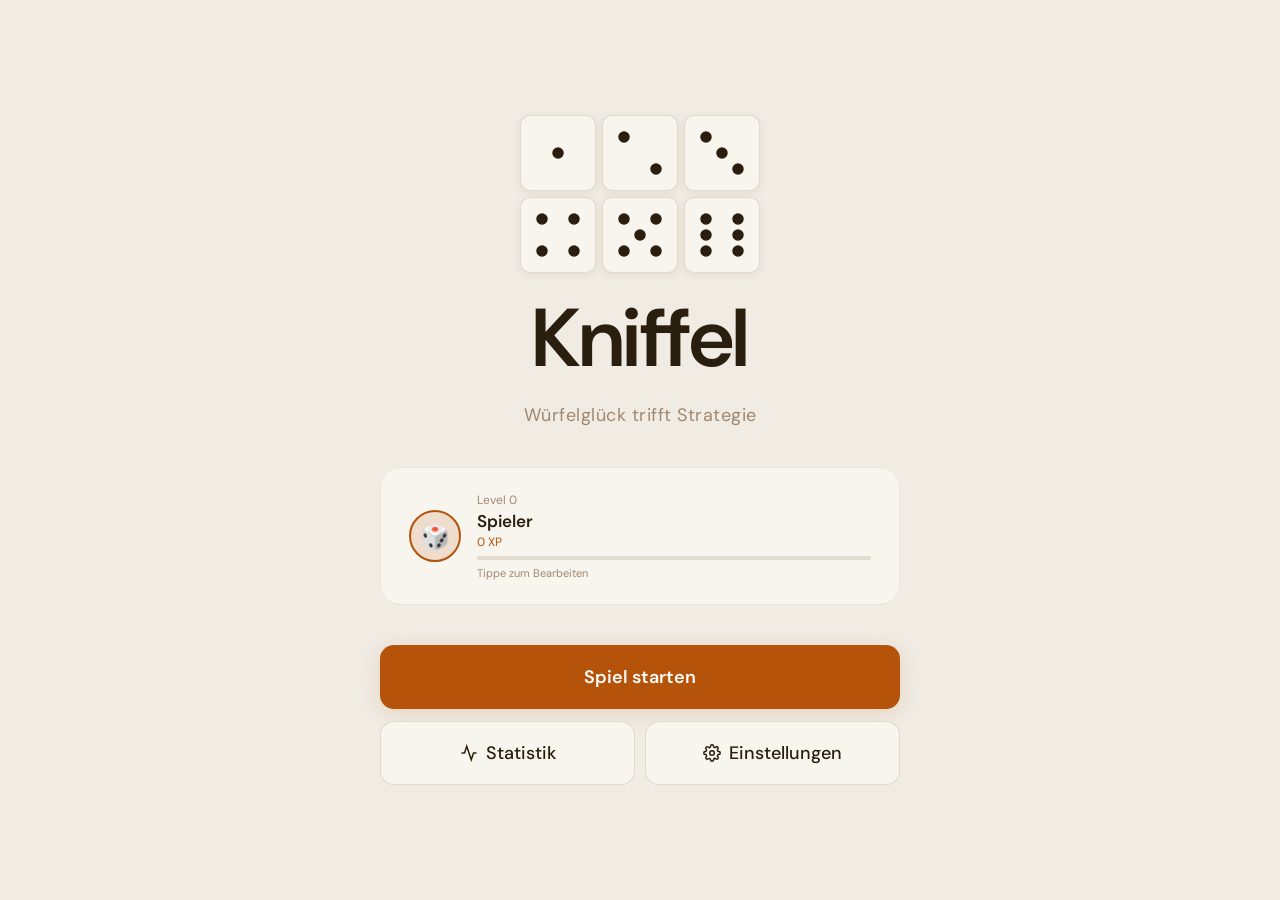
==== android/app/src/main/assets/public/index.html @ b1ea082c "android" ====
<!DOCTYPE html>
<html lang="de" data-theme="sand">

<head>
  <meta charset="UTF-8">
  <meta name="viewport" content="width=device-width, initial-scale=1.0, viewport-fit=cover">
  <meta name="apple-mobile-web-app-capable" content="yes">
  <meta name="apple-mobile-web-app-status-bar-style" content="black-translucent">
  <meta name="theme-color" content="#f0ebe3">
  <title>Kniffel</title>
  <link rel="icon"
    href="data:image/svg+xml,<svg xmlns='http://www.w3.org/2000/svg' viewBox='0 0 100 100'><text y='.9em' font-size='90'>🎲</text></svg>">
  <link rel="manifest" href="manifest.json">
  <link rel="preconnect" href="https://fonts.googleapis.com">
  <link rel="preconnect" href="https://fonts.gstatic.com" crossorigin>
  <link
    href="https://fonts.googleapis.com/css2?family=DM+Sans:wght@300;400;500;600&family=DM+Mono:wght@400;500&display=swap"
    rel="stylesheet">
  <style>
    /* ===== THEME VARIABLES ===== */
    :root {
      --radius: 14px;
      --radius-sm: 8px;
      --radius-lg: 20px;
      --transition: 0.2s cubic-bezier(0.4, 0, 0.2, 1);
      --font: 'DM Sans', sans-serif;
      --font-mono: 'DM Mono', monospace;
    }

    /* DARK THEME (default) */
    [data-theme="dark"] {
      --bg: #0a0a0f;
      --bg2: #111118;
      --bg3: #1a1a24;
      --bg4: #222230;
      --surface: #16161f;
      --surface2: #1e1e2a;
      --border: rgba(255, 255, 255, 0.07);
      --border2: rgba(255, 255, 255, 0.12);
      --text: #f0f0f8;
      --text2: #9090b0;
      --text3: #5a5a7a;
      --accent: #5b8dee;
      --accent2: #7ba3ff;
      --accent-glow: rgba(91, 141, 238, 0.25);
      --green: #34c77b;
      --green-bg: rgba(52, 199, 123, 0.12);
      --orange: #ff9f3e;
      --orange-bg: rgba(255, 159, 62, 0.12);
      --red: #ff5a5a;
      --red-bg: rgba(255, 90, 90, 0.12);
      --gold: #ffd166;
      --gold-bg: rgba(255, 209, 102, 0.12);
      --shadow: 0 8px 32px rgba(0, 0, 0, 0.5);
      --shadow-sm: 0 2px 8px rgba(0, 0, 0, 0.3);
      --dice-bg: #1e1e2a;
      --dice-border: rgba(255, 255, 255, 0.1);
      --dice-dot: #f0f0f8;
      --held-bg: rgba(91, 141, 238, 0.15);
      --held-border: rgba(91, 141, 238, 0.5);
      --highlight-bg: rgba(91, 141, 238, 0.13);
      --highlight-hover: rgba(91, 141, 238, 0.22);
      --highlight-color: #7ba3ff;
      --highlight-pending-bg: rgba(91, 141, 238, 0.24);
      --highlight-pending-border: rgba(91, 141, 238, 0.65);
    }

    /* LIGHT THEME */
    [data-theme="light"] {
      --bg: #f5f5f7;
      --bg2: #ffffff;
      --bg3: #f0f0f5;
      --bg4: #e8e8ef;
      --surface: #ffffff;
      --surface2: #f8f8fc;
      --border: rgba(0, 0, 0, 0.07);
      --border2: rgba(0, 0, 0, 0.12);
      --text: #1a1a2e;
      --text2: #5a5a7a;
      --text3: #9090b0;
      --accent: #2563eb;
      --accent2: #3b82f6;
      --accent-glow: rgba(37, 99, 235, 0.15);
      --green: #16a34a;
      --green-bg: rgba(22, 163, 74, 0.1);
      --orange: #ea6c00;
      --orange-bg: rgba(234, 108, 0, 0.1);
      --red: #dc2626;
      --red-bg: rgba(220, 38, 38, 0.1);
      --gold: #d97706;
      --gold-bg: rgba(217, 119, 6, 0.1);
      --shadow: 0 8px 32px rgba(0, 0, 0, 0.12);
      --shadow-sm: 0 2px 8px rgba(0, 0, 0, 0.08);
      --dice-bg: #ffffff;
      --dice-border: rgba(0, 0, 0, 0.12);
      --dice-dot: #1a1a2e;
      --held-bg: rgba(37, 99, 235, 0.08);
      --held-border: rgba(37, 99, 235, 0.4);
      --highlight-bg: rgba(37, 99, 235, 0.08);
      --highlight-hover: rgba(37, 99, 235, 0.14);
      --highlight-color: #2563eb;
      --highlight-pending-bg: rgba(37, 99, 235, 0.15);
      --highlight-pending-border: rgba(37, 99, 235, 0.55);
    }

    /* MIDNIGHT THEME */
    [data-theme="midnight"] {
      --bg: #060612;
      --bg2: #0d0d1f;
      --bg3: #13132a;
      --bg4: #1a1a35;
      --surface: #10102a;
      --surface2: #16163a;
      --border: rgba(120, 100, 255, 0.08);
      --border2: rgba(120, 100, 255, 0.15);
      --text: #e8e8ff;
      --text2: #8080cc;
      --text3: #4a4a88;
      --accent: #8b5cf6;
      --accent2: #a78bfa;
      --accent-glow: rgba(139, 92, 246, 0.3);
      --green: #4ade80;
      --green-bg: rgba(74, 222, 128, 0.1);
      --orange: #fb923c;
      --orange-bg: rgba(251, 146, 60, 0.1);
      --red: #f87171;
      --red-bg: rgba(248, 113, 113, 0.1);
      --gold: #fbbf24;
      --gold-bg: rgba(251, 191, 36, 0.1);
      --shadow: 0 8px 32px rgba(0, 0, 0, 0.7);
      --shadow-sm: 0 2px 8px rgba(0, 0, 0, 0.4);
      --dice-bg: #16163a;
      --dice-border: rgba(120, 100, 255, 0.2);
      --dice-dot: #e8e8ff;
      --held-bg: rgba(139, 92, 246, 0.15);
      --held-border: rgba(139, 92, 246, 0.5);
      --highlight-bg: rgba(139, 92, 246, 0.14);
      --highlight-hover: rgba(139, 92, 246, 0.24);
      --highlight-color: #a78bfa;
      --highlight-pending-bg: rgba(139, 92, 246, 0.26);
      --highlight-pending-border: rgba(139, 92, 246, 0.65);
    }

    /* FOREST THEME */
    [data-theme="forest"] {
      --bg: #0a110d;
      --bg2: #101a14;
      --bg3: #16241b;
      --bg4: #1e2e22;
      --surface: #131f17;
      --surface2: #1a2a1e;
      --border: rgba(80, 200, 100, 0.08);
      --border2: rgba(80, 200, 100, 0.15);
      --text: #e0f0e6;
      --text2: #70a880;
      --text3: #3d6a4a;
      --accent: #22c55e;
      --accent2: #4ade80;
      --accent-glow: rgba(34, 197, 94, 0.25);
      --green: #4ade80;
      --green-bg: rgba(74, 222, 128, 0.1);
      --orange: #fb923c;
      --orange-bg: rgba(251, 146, 60, 0.1);
      --red: #f87171;
      --red-bg: rgba(248, 113, 113, 0.1);
      --gold: #fbbf24;
      --gold-bg: rgba(251, 191, 36, 0.1);
      --shadow: 0 8px 32px rgba(0, 0, 0, 0.6);
      --shadow-sm: 0 2px 8px rgba(0, 0, 0, 0.3);
      --dice-bg: #1a2a1e;
      --dice-border: rgba(80, 200, 100, 0.15);
      --dice-dot: #e0f0e6;
      --held-bg: rgba(34, 197, 94, 0.12);
      --held-border: rgba(34, 197, 94, 0.45);
      --highlight-bg: rgba(34, 197, 94, 0.13);
      --highlight-hover: rgba(34, 197, 94, 0.22);
      --highlight-color: #4ade80;
      --highlight-pending-bg: rgba(34, 197, 94, 0.25);
      --highlight-pending-border: rgba(34, 197, 94, 0.6);
    }

    /* SLATE THEME — dark but lighter/warmer */
    [data-theme="slate"] {
      --bg: #1c1c24;
      --bg2: #24242e;
      --bg3: #2c2c38;
      --bg4: #343442;
      --surface: #282834;
      --surface2: #30303e;
      --border: rgba(255, 255, 255, 0.08);
      --border2: rgba(255, 255, 255, 0.14);
      --text: #f2f2fa;
      --text2: #a0a0c0;
      --text3: #6a6a90;
      --accent: #60a5fa;
      --accent2: #93c5fd;
      --accent-glow: rgba(96, 165, 250, 0.22);
      --green: #4ade80;
      --green-bg: rgba(74, 222, 128, 0.11);
      --orange: #fb923c;
      --orange-bg: rgba(251, 146, 60, 0.11);
      --red: #f87171;
      --red-bg: rgba(248, 113, 113, 0.11);
      --gold: #fbbf24;
      --gold-bg: rgba(251, 191, 36, 0.11);
      --shadow: 0 8px 32px rgba(0, 0, 0, 0.4);
      --shadow-sm: 0 2px 8px rgba(0, 0, 0, 0.25);
      --dice-bg: #2c2c3a;
      --dice-border: rgba(255, 255, 255, 0.11);
      --dice-dot: #f2f2fa;
      --held-bg: rgba(96, 165, 250, 0.14);
      --held-border: rgba(96, 165, 250, 0.48);
      --highlight-bg: rgba(96, 165, 250, 0.13);
      --highlight-hover: rgba(96, 165, 250, 0.22);
      --highlight-color: #93c5fd;
      --highlight-pending-bg: rgba(96, 165, 250, 0.24);
      --highlight-pending-border: rgba(96, 165, 250, 0.6);
    }

    /* CHARCOAL THEME — dark warm grey, slightly lighter */
    [data-theme="charcoal"] {
      --bg: #1e1a1a;
      --bg2: #272222;
      --bg3: #302a2a;
      --bg4: #3a3232;
      --surface: #2b2525;
      --surface2: #342e2e;
      --border: rgba(255, 220, 200, 0.07);
      --border2: rgba(255, 220, 200, 0.13);
      --text: #f4eeec;
      --text2: #b09898;
      --text3: #7a6060;
      --accent: #f97066;
      --accent2: #fca5a5;
      --accent-glow: rgba(249, 112, 102, 0.22);
      --green: #6ee7b7;
      --green-bg: rgba(110, 231, 183, 0.11);
      --orange: #fdba74;
      --orange-bg: rgba(253, 186, 116, 0.11);
      --red: #fca5a5;
      --red-bg: rgba(252, 165, 165, 0.11);
      --gold: #fde68a;
      --gold-bg: rgba(253, 230, 138, 0.11);
      --shadow: 0 8px 32px rgba(0, 0, 0, 0.4);
      --shadow-sm: 0 2px 8px rgba(0, 0, 0, 0.25);
      --dice-bg: #302828;
      --dice-border: rgba(255, 220, 200, 0.12);
      --dice-dot: #f4eeec;
      --held-bg: rgba(249, 112, 102, 0.14);
      --held-border: rgba(249, 112, 102, 0.48);
      --highlight-bg: rgba(249, 112, 102, 0.13);
      --highlight-hover: rgba(249, 112, 102, 0.22);
      --highlight-color: #fca5a5;
      --highlight-pending-bg: rgba(249, 112, 102, 0.24);
      --highlight-pending-border: rgba(249, 112, 102, 0.62);
    }

    /* SAND THEME — warm light, not too bright */
    [data-theme="sand"] {
      --bg: #f0ebe3;
      --bg2: #f8f4ee;
      --bg3: #ede7de;
      --bg4: #e2dbd0;
      --surface: #f8f4ee;
      --surface2: #fdf9f4;
      --border: rgba(80, 60, 30, 0.08);
      --border2: rgba(80, 60, 30, 0.14);
      --text: #2a1f0e;
      --text2: #6b5540;
      --text3: #a08870;
      --accent: #b45309;
      --accent2: #d97706;
      --accent-glow: rgba(180, 83, 9, 0.15);
      --green: #166534;
      --green-bg: rgba(22, 101, 52, 0.1);
      --orange: #c2410c;
      --orange-bg: rgba(194, 65, 12, 0.1);
      --red: #b91c1c;
      --red-bg: rgba(185, 28, 28, 0.1);
      --gold: #92400e;
      --gold-bg: rgba(146, 64, 14, 0.1);
      --shadow: 0 8px 32px rgba(80, 60, 30, 0.1);
      --shadow-sm: 0 2px 8px rgba(80, 60, 30, 0.07);
      --dice-bg: #fdf9f4;
      --dice-border: rgba(80, 60, 30, 0.14);
      --dice-dot: #2a1f0e;
      --held-bg: rgba(180, 83, 9, 0.08);
      --held-border: rgba(180, 83, 9, 0.38);
      --highlight-bg: rgba(180, 83, 9, 0.1);
      --highlight-hover: rgba(180, 83, 9, 0.18);
      --highlight-color: #d97706;
      --highlight-pending-bg: rgba(180, 83, 9, 0.2);
      --highlight-pending-border: rgba(180, 83, 9, 0.55);
    }

    /* STONE THEME — cool light grey-blue, softer than pure white */
    [data-theme="stone"] {
      --bg: #eaecf0;
      --bg2: #f4f5f8;
      --bg3: #e1e4ea;
      --bg4: #d6dae2;
      --surface: #f4f5f8;
      --surface2: #fafbfc;
      --border: rgba(40, 50, 80, 0.08);
      --border2: rgba(40, 50, 80, 0.14);
      --text: #18202e;
      --text2: #4e5a72;
      --text3: #8090b0;
      --accent: #3b5bdb;
      --accent2: #4c6ef5;
      --accent-glow: rgba(59, 91, 219, 0.14);
      --green: #2f9e44;
      --green-bg: rgba(47, 158, 68, 0.1);
      --orange: #e67700;
      --orange-bg: rgba(230, 119, 0, 0.1);
      --red: #c92a2a;
      --red-bg: rgba(201, 42, 42, 0.1);
      --gold: #b45309;
      --gold-bg: rgba(180, 83, 9, 0.1);
      --shadow: 0 8px 32px rgba(30, 40, 80, 0.1);
      --shadow-sm: 0 2px 8px rgba(30, 40, 80, 0.07);
      --dice-bg: #fafbfc;
      --dice-border: rgba(40, 50, 80, 0.13);
      --dice-dot: #18202e;
      --held-bg: rgba(59, 91, 219, 0.08);
      --held-border: rgba(59, 91, 219, 0.38);
      --highlight-bg: rgba(59, 91, 219, 0.09);
      --highlight-hover: rgba(59, 91, 219, 0.16);
      --highlight-color: #4c6ef5;
      --highlight-pending-bg: rgba(59, 91, 219, 0.18);
      --highlight-pending-border: rgba(59, 91, 219, 0.55);
    }

    /* ===== RESET & BASE ===== */
    *,
    *::before,
    *::after {
      box-sizing: border-box;
      margin: 0;
      padding: 0;
      -webkit-tap-highlight-color: transparent;
    }

    html {
      font-size: 16px;
      scroll-behavior: smooth;
      height: 100%;
      overflow: hidden;
    }

    body {
      font-family: var(--font);
      background: var(--bg);
      color: var(--text);
      min-height: 100dvh;
      height: 100%;
      overflow-x: hidden;
      overflow-y: hidden;
      margin: 0;
      overscroll-behavior: none;
      transition: background var(--transition), color var(--transition);
    }

    button {
      font-family: var(--font);
      cursor: pointer;
      border: none;
      background: none;
      color: inherit;
    }

    input {
      font-family: var(--font);
    }

    /* ===== LAYOUT ===== */
    #app {
      display: flex;
      flex-direction: column;
      min-height: 100dvh;
      height: 100dvh;
      overflow: hidden;
    }

    /* ===== SCREENS ===== */
    .screen {
      display: none;
      flex-direction: column;
      min-height: 100dvh;
      animation: fadeIn 0.3s ease;
    }

    .screen.active {
      display: flex;
    }

    @keyframes fadeIn {
      from {
        opacity: 0;
        transform: translateY(8px);
      }

      to {
        opacity: 1;
        transform: none;
      }
    }

    /* ===== HOME SCREEN ===== */
    #home-screen {
      align-items: center;
      justify-content: center;
      gap: 32px;
      padding: 40px 24px;
      background: var(--bg);
    }

    .home-logo {
      display: flex;
      flex-direction: column;
      align-items: center;
      gap: 12px;
    }

    .home-logo-dice {
      display: grid;
      grid-template-columns: 1fr 1fr 1fr;
      gap: 6px;
    }

    .home-logo-die {
      width: 64px;
      height: 64px;
      background: var(--surface);
      border: 1px solid var(--border2);
      border-radius: 10px;
      display: flex;
      align-items: center;
      justify-content: center;
      box-shadow: var(--shadow-sm);
      transition: transform 0.2s;
    }

    .home-logo-die svg {
      width: 56px;
      height: 56px;
    }

    .home-title {
      font-size: 66px;
      font-weight: 600;
      letter-spacing: -1.5px;
      color: var(--text);
    }

    .home-subtitle {
      font-size: 14px;
      color: var(--text3);
      letter-spacing: 0.5px;
    }

    .home-player-card {
      background: var(--surface);
      border: 1px solid var(--border);
      border-radius: var(--radius-lg);
      padding: 20px 24px;
      width: 100%;
      max-width: 340px;
      display: flex;
      align-items: center;
      gap: 16px;
    }

    .home-player-card.editable {
      cursor: pointer;
    }

    .home-player-card.editable:active {
      transform: scale(0.99);
    }

    .home-avatar {
      width: 52px;
      height: 52px;
      background: var(--accent-glow);
      border: 2px solid var(--accent);
      border-radius: 50%;
      display: flex;
      align-items: center;
      justify-content: center;
      font-size: 24px;
      flex-shrink: 0;
    }

    .home-avatar.editable,
    .home-player-name.editable {
      cursor: pointer;
    }

    .home-player-info {
      flex: 1;
    }

    .home-player-level {
      font-size: 12px;
      color: var(--text3);
      margin-bottom: 2px;
    }

    .home-player-name {
      font-size: 17px;
      font-weight: 600;
    }

    .home-player-xp {
      font-size: 12px;
      color: var(--accent);
      margin-top: 2px;
    }

    .home-player-hint {
      font-size: 11px;
      color: var(--text3);
      margin-top: 6px;
    }

    .home-xp-bar {
      height: 4px;
      background: var(--bg4);
      border-radius: 2px;
      margin-top: 6px;
      overflow: hidden;
    }

    .home-xp-fill {
      height: 100%;
      background: var(--accent);
      border-radius: 2px;
      transition: width 0.6s cubic-bezier(0.4, 0, 0.2, 1);
    }

    .home-actions {
      display: flex;
      flex-direction: column;
      gap: 12px;
      width: 100%;
      max-width: 340px;
    }

    .btn-primary {
      background: var(--accent);
      color: white;
      border-radius: var(--radius);
      padding: 16px 24px;
      font-size: 16px;
      font-weight: 600;
      width: 100%;
      transition: opacity var(--transition), transform var(--transition), background var(--transition);
      box-shadow: 0 4px 20px var(--accent-glow);
    }

    .btn-primary:active {
      opacity: 0.85;
      transform: scale(0.98);
    }

    .btn-secondary {
      background: var(--surface);
      border: 1px solid var(--border2);
      color: var(--text);
      border-radius: var(--radius);
      padding: 14px 24px;
      font-size: 15px;
      font-weight: 500;
      width: 100%;
      transition: background var(--transition), transform var(--transition);
    }

    .btn-secondary:active {
      background: var(--bg4);
      transform: scale(0.98);
    }

    .btn-secondary {
      display: flex;
      align-items: center;
      justify-content: center;
      gap: 8px;
    }

    .btn-secondary svg {
      width: 18px;
      height: 18px;
    }

    .home-row {
      display: flex;
      gap: 10px;
      width: 100%;
      max-width: 340px;
    }

    .home-row .btn-secondary {
      flex: 1;
    }

    /* ===== GAME SCREEN ===== */
    #game-screen {
      flex-direction: column;
      flex: 1;
      height: 100dvh;
      overflow: hidden;
    }

    .game-header {
      display: flex;
      align-items: center;
      justify-content: space-between;
      padding: 10px 20px;
      min-height: 58px;
      border-bottom: 1px solid var(--border);
      background: var(--bg2);
      position: sticky;
      top: 0;
      z-index: 50;
    }

    .game-header-left {
      display: flex;
      align-items: center;
      gap: 10px;
    }

    .header-back {
      width: 36px;
      height: 36px;
      border-radius: 50%;
      background: var(--surface);
      border: 1px solid var(--border);
      display: flex;
      align-items: center;
      justify-content: center;
      transition: background var(--transition);
    }

    .header-back:active {
      background: var(--bg4);
    }

    .header-title {
      font-size: 18px;
      font-weight: 600;
      user-select: none;
      -webkit-user-select: none;
    }

    .game-timer {
      font-family: var(--font-mono);
      font-size: 15px;
      color: var(--text2);
      background: var(--surface);
      padding: 7px 12px;
      border-radius: 20px;
      border: 1px solid var(--border);
      transition: color var(--transition);
    }

    .game-timer.urgent {
      color: var(--red);
      border-color: var(--red);
      animation: pulse 1s infinite;
    }

    @keyframes pulse {

      0%,
      100% {
        opacity: 1;
      }

      50% {
        opacity: 0.6;
      }
    }

    .game-body {
      display: flex;
      flex: 1;
      min-height: 0;
      overflow: hidden;
    }

    /* SCORECARD (left) */
    .scorecard {
      width: 220px;
      flex-shrink: 0;
      border-right: 1px solid var(--border);
      overflow-y: auto;
      background: var(--bg2);
      scrollbar-width: none;
    }

    .scorecard::-webkit-scrollbar {
      display: none;
    }

    .score-section {
      padding: 8px 0;
      border-bottom: 1px solid var(--border);
    }

    .score-section-title {
      font-size: 10px;
      font-weight: 600;
      text-transform: uppercase;
      letter-spacing: 1px;
      color: var(--text3);
      padding: 6px 14px 4px;
      user-select: none;
      -webkit-user-select: none;
    }

    .score-row {
      display: flex;
      align-items: center;
      justify-content: space-between;
      padding: 7px 14px;
      cursor: pointer;
      transition: background var(--transition);
      border-radius: 0;
      position: relative;
      gap: 8px;
      touch-action: manipulation;
    }

    .score-row:hover {
      background: var(--bg3);
    }

    .score-row.available {
      background: var(--highlight-bg);
      cursor: pointer;
    }

    .score-row.available:hover {
      background: var(--highlight-hover);
    }

    .score-row.pending {
      background: var(--highlight-pending-bg);
      outline: 2px solid var(--highlight-pending-border);
      outline-offset: -2px;
      z-index: 1;
    }

    .score-row.pending .score-name {
      font-weight: 600;
    }

    .score-row.filled {
      opacity: 0.7;
      cursor: default;
    }

    .score-row.filled:hover {
      background: none;
    }

    .score-row.total-row {
      background: var(--bg3);
      cursor: default;
      pointer-events: none;
    }

    .score-row.bonus-row {
      background: var(--gold-bg);
      cursor: default;
      pointer-events: none;
    }

    .score-row-left {
      display: flex;
      align-items: center;
      gap: 8px;
      flex: 1;
      min-width: 0;
    }

    .score-dice-icon {
      flex-shrink: 0;
      display: flex;
      gap: 2px;
    }

    .score-dice-icon svg {
      width: 12px;
      height: 12px;
    }

    .score-name {
      font-size: 13px;
      color: var(--text);
      white-space: nowrap;
      overflow: hidden;
      text-overflow: ellipsis;
      user-select: none;
      -webkit-user-select: none;
    }

    .score-name-meta {
      font-size: 11px;
      opacity: 0.62;
    }

    .score-row.total-row .score-name,
    .score-row.bonus-row .score-name {
      font-weight: 600;
      font-size: 12px;
    }

    .score-value {
      font-family: var(--font-mono);
      font-size: 13px;
      font-weight: 500;
      color: var(--text2);
      min-width: 28px;
      text-align: right;
    }

    .score-row.available .score-value,
    .score-row.pending .score-value {
      color: var(--highlight-color);
      font-weight: 600;
    }

    .score-row.bonus-row .score-value {
      color: var(--gold);
    }

    /* RIGHT: DICE + CONTROLS */
    .game-right {
      flex: 1;
      display: flex;
      flex-direction: column;
      min-width: 0;
      min-height: 0;
      overflow: hidden;
      background: var(--bg);
    }

    /* DICE AREA */
    .dice-area {
      flex: 1;
      display: flex;
      flex-direction: column;
      align-items: center;
      justify-content: center;
      padding: 24px 20px 16px;
      gap: 20px;
      position: relative;
      width: 100%;
      min-height: 0;
      overflow: hidden;
    }

    .active-dice {
      --dice-size: 72px;
      --dice-gap: 12px;
      display: flex;
      flex-wrap: wrap;
      gap: var(--dice-gap);
      justify-content: center;
      align-items: center;
      align-content: center;
      width: min(100%, calc(var(--dice-size) * 5 + var(--dice-gap) * 4));
      max-width: 100%;
      margin: 0 auto;
    }

    .die {
      width: var(--dice-size);
      height: var(--dice-size);
      background: var(--dice-bg);
      border: 1.5px solid var(--dice-border);
      border-radius: 16px;
      display: flex;
      align-items: center;
      justify-content: center;
      cursor: pointer;
      transition: transform 0.15s, border-color 0.15s, background 0.15s, box-shadow 0.15s;
      position: relative;
      box-shadow: 0 4px 16px rgba(0, 0, 0, 0.2);
      user-select: none;
    }

    .die:active {
      transform: scale(0.93);
    }

    .die.held {
      background: var(--held-bg);
      border-color: var(--held-border);
      box-shadow: 0 0 0 2px var(--held-border), 0 4px 16px rgba(0, 0, 0, 0.2);
    }

    .die.rolling {
      animation: rollDie 0.5s ease;
    }

    .die svg {
      width: 48px;
      height: 48px;
      pointer-events: none;
    }

    @keyframes rollDie {
      0% {
        transform: rotate(0deg) scale(1);
      }

      20% {
        transform: rotate(-15deg) scale(1.05);
      }

      40% {
        transform: rotate(20deg) scale(0.95);
      }

      60% {
        transform: rotate(-10deg) scale(1.02);
      }

      80% {
        transform: rotate(8deg) scale(0.98);
      }

      100% {
        transform: rotate(0deg) scale(1);
      }
    }

    .die.held::after {
      content: '✓';
      position: absolute;
      top: -8px;
      right: -8px;
      width: 18px;
      height: 18px;
      background: var(--accent);
      border-radius: 50%;
      font-size: 10px;
      color: white;
      display: flex;
      align-items: center;
      justify-content: center;
      line-height: 18px;
      text-align: center;
    }

    .held-dice-area {
      display: flex;
      flex-direction: column;
      align-items: center;
      gap: 8px;
      width: 100%;
    }

    .held-dice-label {
      font-size: 11px;
      color: var(--text3);
      text-transform: uppercase;
      letter-spacing: 0.8px;
      user-select: none;
      -webkit-user-select: none;
    }

    .held-dice-label.hidden {
      visibility: hidden;
      opacity: 0;
    }

    .held-dice {
      display: flex;
      gap: 8px;
      justify-content: center;
      min-height: 52px;
      align-items: center;
      flex-wrap: wrap;
    }

    .die-small {
      width: 48px;
      height: 48px;
      background: var(--held-bg);
      border: 1.5px solid var(--held-border);
      border-radius: 12px;
      display: flex;
      align-items: center;
      justify-content: center;
      cursor: pointer;
      transition: transform 0.15s;
      box-shadow: 0 0 0 1.5px var(--held-border);
    }

    .die-small svg {
      width: 32px;
      height: 32px;
    }

    .die-small:active {
      transform: scale(0.92);
    }

    /* GAME CONTROLS */
    .game-controls {
      padding: 12px 16px calc(20px + env(safe-area-inset-bottom, 0px));
      display: flex;
      flex-direction: column;
      gap: 10px;
      border-top: 1px solid var(--border);
      background: var(--bg2);
    }

    .roll-btn {
      background: var(--accent);
      color: white;
      border-radius: var(--radius);
      padding: 16px;
      font-size: 16px;
      font-weight: 600;
      width: 100%;
      transition: opacity var(--transition), transform var(--transition);
      box-shadow: 0 4px 20px rgba(52, 199, 123, 0.25);
      letter-spacing: 0.3px;
    }

    .roll-btn:active {
      opacity: 0.85;
      transform: scale(0.98);
    }

    .roll-btn:disabled {
      background: var(--bg4);
      color: var(--text3);
      cursor: not-allowed;
      box-shadow: none;
      transform: none;
      opacity: 1;
    }

    .control-row {
      display: flex;
      gap: 8px;
    }

    .ctrl-btn {
      flex: 1;
      background: var(--surface);
      border: 1px solid var(--border);
      border-radius: var(--radius-sm);
      padding: 10px;
      font-size: 12px;
      color: var(--text2);
      display: flex;
      flex-direction: column;
      align-items: center;
      gap: 4px;
      transition: background var(--transition), transform var(--transition);
    }

    .ctrl-btn:active {
      background: var(--bg4);
      transform: scale(0.97);
    }

    .ctrl-btn svg {
      width: 18px;
      height: 18px;
    }

    /* SCORE TOOLTIP */
    .score-tooltip {
      position: fixed;
      background: var(--bg3);
      border: 1px solid var(--border2);
      border-radius: var(--radius);
      padding: 12px 16px;
      font-size: 13px;
      color: var(--text);
      box-shadow: var(--shadow);
      z-index: 200;
      pointer-events: none;
      white-space: nowrap;
      transform: translateY(-8px);
      opacity: 0;
      transition: opacity 0.15s, transform 0.15s;
    }

    .score-tooltip.visible {
      opacity: 1;
      transform: none;
    }

    /* ===== OVERLAY PANELS ===== */
    .overlay {
      position: fixed;
      inset: 0;
      background: rgba(0, 0, 0, 0.6);
      backdrop-filter: blur(8px);
      z-index: 100;
      display: flex;
      align-items: flex-end;
      justify-content: center;
      padding: 0;
      opacity: 0;
      pointer-events: none;
      transition: opacity 0.3s;
    }

    .overlay.open {
      opacity: 1;
      pointer-events: auto;
    }

    .panel {
      background: var(--bg2);
      border: 1px solid var(--border);
      border-radius: var(--radius-lg) var(--radius-lg) 0 0;
      width: 100%;
      max-width: 560px;
      max-height: 90dvh;
      overflow-y: auto;
      padding: 0 0 40px;
      transform: translateY(100%);
      transition: transform 0.35s cubic-bezier(0.4, 0, 0.2, 1);
    }

    .overlay.open .panel {
      transform: none;
    }

    .panel-handle {
      width: 36px;
      height: 4px;
      background: var(--border2);
      border-radius: 2px;
      margin: 12px auto 0;
      cursor: pointer;
      transition: background 0.2s;
    }

    .panel-handle:hover {
      background: color-mix(in srgb, var(--accent), transparent 50%);
    }

    /* Expanded hit area for handle */
    .panel-handle-wrap {
      padding: 10px 0 6px;
      display: flex;
      justify-content: center;
      cursor: pointer;
    }

    .panel-header {
      display: flex;
      align-items: center;
      justify-content: space-between;
      padding: 20px 24px 16px;
      border-bottom: 1px solid var(--border);
    }

    .panel-title {
      font-size: 19px;
      font-weight: 600;
    }

    .panel-close {
      width: 32px;
      height: 32px;
      border-radius: 50%;
      background: var(--bg4);
      display: flex;
      align-items: center;
      justify-content: center;
      color: var(--text2);
      transition: background var(--transition);
    }

    .panel-close:hover {
      background: color-mix(in srgb, var(--accent), transparent 50%);
    }

    .panel-close:active {
      background: var(--border2);
    }

    .panel-body {
      padding: 20px 24px;
      display: flex;
      flex-direction: column;
      gap: 24px;
    }

    /* Settings */
    .setting-group {
      display: flex;
      flex-direction: column;
      gap: 12px;
    }

    .setting-group-title {
      font-size: 11px;
      font-weight: 600;
      text-transform: uppercase;
      letter-spacing: 1px;
      color: var(--text3);
    }

    .setting-row {
      background: var(--surface);
      border: 1px solid var(--border);
      border-radius: var(--radius);
      padding: 14px 16px;
      display: flex;
      align-items: center;
      gap: 12px;
    }

    .setting-row.locked {
      opacity: 0.45;
      filter: saturate(0.55);
    }

    .setting-icon {
      color: var(--text3);
      flex-shrink: 0;
    }

    .setting-info {
      flex: 1;
    }

    .setting-label {
      font-size: 15px;
      font-weight: 500;
    }

    .setting-sub {
      font-size: 12px;
      color: var(--text3);
      margin-top: 2px;
    }

    .toggle {
      display: flex;
      background: var(--bg4);
      border-radius: 8px;
      padding: 2px;
      gap: 2px;
    }

    .toggle-btn {
      padding: 6px 14px;
      border-radius: 6px;
      font-size: 13px;
      font-weight: 500;
      color: var(--text2);
      transition: background var(--transition), color var(--transition);
    }

    .toggle-btn.active {
      background: var(--accent);
      color: white;
    }

    .stepper {
      display: flex;
      align-items: center;
      gap: 8px;
      background: var(--bg4);
      border-radius: 8px;
      padding: 4px;
    }

    .stepper-btn {
      width: 32px;
      height: 32px;
      border-radius: 6px;
      background: var(--surface);
      border: 1px solid var(--border);
      display: flex;
      align-items: center;
      justify-content: center;
      font-size: 18px;
      color: var(--text2);
      transition: background var(--transition);
    }

    .stepper-btn:active {
      background: var(--bg3);
    }

    .stepper-btn:disabled {
      opacity: 0.3;
      cursor: not-allowed;
    }

    .stepper-val {
      font-family: var(--font-mono);
      font-size: 15px;
      font-weight: 500;
      min-width: 36px;
      text-align: center;
    }

    /* Theme selector */
    .theme-grid {
      display: grid;
      grid-template-columns: repeat(4, 1fr);
      gap: 10px;
    }

    @media (max-width: 380px) {
      .theme-grid {
        grid-template-columns: repeat(4, 1fr);
        gap: 8px;
      }

      .theme-swatch-circle {
        width: 40px;
        height: 40px;
      }
    }

    .theme-swatch {
      display: flex;
      flex-direction: column;
      align-items: center;
      gap: 8px;
      cursor: pointer;
    }

    .theme-swatch-circle {
      width: 48px;
      height: 48px;
      border-radius: 50%;
      border: none;
      box-shadow: inset 0 0 0 1px rgba(128, 128, 128, 0.1);
      transition: box-shadow 0.2s ease, transform 0.15s;
      position: relative;
      overflow: hidden;
    }

    .theme-swatch.active .theme-swatch-circle {
      box-shadow: 0 0 0 3px var(--accent);
      transform: scale(1.1);
    }

    .theme-swatch-label {
      font-size: 11px;
      color: var(--text3);
      margin-top: 2px;
      margin-bottom: 26px;
    }

    .theme-swatch:active .theme-swatch-circle {
      transform: scale(0.95);
    }

    /* Stats panel */
    .stat-card {
      background: var(--surface);
      border: 1px solid var(--border);
      border-radius: var(--radius);
      padding: 16px;
    }

    .stat-card-title {
      font-size: 12px;
      color: var(--text3);
      margin-bottom: 8px;
      text-transform: uppercase;
      letter-spacing: 0.8px;
    }

    .stat-card-value {
      font-size: 28px;
      font-weight: 600;
      font-family: var(--font-mono);
    }

    .stat-grid {
      display: grid;
      grid-template-columns: 1fr 1fr 1fr;
      gap: 10px;
    }

    .stat-mini {
      background: var(--surface);
      border: 1px solid var(--border);
      border-radius: var(--radius-sm);
      padding: 12px 14px;
    }

    .stat-mini-label {
      font-size: 11px;
      color: var(--text3);
      margin-bottom: 4px;
    }

    .stat-mini-val {
      font-size: 18px;
      font-weight: 600;
      font-family: var(--font-mono);
    }

    .level-bar-wrap {
      background: var(--bg4);
      border-radius: 4px;
      height: 10px;
      overflow: hidden;
      margin-top: 8px;
    }

    .level-bar-fill {
      height: 100%;
      background: var(--accent);
      border-radius: 4px;
      transition: width 0.6s;
    }

    /* Highscore table */
    .hs-table {
      width: 100%;
      border-collapse: collapse;
    }

    .hs-table th {
      font-size: 11px;
      text-transform: uppercase;
      letter-spacing: 0.8px;
      color: var(--text3);
      text-align: left;
      padding: 6px 12px;
      border-bottom: 1px solid var(--border);
    }

    .hs-table td {
      padding: 10px 12px;
      font-size: 14px;
      border-bottom: 1px solid var(--border);
    }

    .hs-table tr:last-child td {
      border-bottom: none;
    }

    .hs-rank {
      font-family: var(--font-mono);
      color: var(--text3);
      font-size: 13px;
    }

    /* Falls das SVG zu groß/klein wirkt, hier feinjustieren */
    .hs-rank svg {
      margin-left: -5px;
    }

    .hs-gold .hs-rank {
      color: var(--gold);
    }

    .hs-score {
      font-family: var(--font-mono);
      font-weight: 600;
    }

    .hs-time {
      font-family: var(--font-mono);
      color: var(--text2);
    }

    .empty-state {
      text-align: center;
      color: var(--text3);
      padding: 32px;
      font-size: 14px;
    }

    /* Profile panel */
    .profile-name-input {
      width: 100%;
      background: var(--surface);
      color: var(--text);
      border: 1px solid var(--border);
      border-radius: 14px;
      padding: 14px 16px;
      font-size: 16px;
      outline: none;
    }

    .profile-name-input:focus {
      border-color: var(--accent);
      box-shadow: 0 0 0 3px var(--accent-glow);
    }

    .avatar-grid {
      display: grid;
      grid-template-columns: repeat(4, 1fr);
      gap: 12px;
    }

    .avatar-option {
      height: 64px;
      border-radius: 18px;
      border: 1px solid var(--border);
      background: var(--surface);
      display: flex;
      align-items: center;
      justify-content: center;
      font-size: 28px;
      transition: transform 0.16s, border-color var(--transition), background var(--transition);
    }

    .avatar-option.active {
      border-color: var(--accent);
      background: var(--accent-glow);
      transform: translateY(-2px);
    }

    .avatar-option:active {
      transform: scale(0.96);
    }

    .profile-preview {
      display: flex;
      align-items: center;
      gap: 14px;
      padding: 14px 16px;
      border-radius: 16px;
      background: var(--surface);
      border: 1px solid var(--border);
    }

    .profile-preview-avatar {
      width: 52px;
      height: 52px;
      border-radius: 50%;
      display: flex;
      align-items: center;
      justify-content: center;
      font-size: 24px;
      background: var(--accent-glow);
      border: 2px solid var(--accent);
    }

    .profile-preview-meta {
      display: flex;
      flex-direction: column;
      gap: 2px;
    }

    .profile-preview-name {
      font-size: 16px;
      font-weight: 600;
    }

    .profile-preview-sub {
      font-size: 12px;
      color: var(--text3);
    }

    /* ===== ROUND END MODAL ===== */
    .modal-overlay {
      position: fixed;
      inset: 0;
      background: rgba(0, 0, 0, 0.7);
      backdrop-filter: blur(12px);
      z-index: 200;
      display: flex;
      align-items: center;
      justify-content: center;
      padding: 24px;
      opacity: 0;
      pointer-events: none;
      transition: opacity 0.3s;
    }

    .modal-overlay.open {
      opacity: 1;
      pointer-events: auto;
    }

    .modal {
      background: var(--bg2);
      border: 1px solid var(--border2);
      border-radius: var(--radius-lg);
      padding: 32px 28px;
      width: 100%;
      max-width: 360px;
      text-align: center;
      transform: scale(0.92);
      transition: transform 0.3s cubic-bezier(0.34, 1.56, 0.64, 1);
      display: flex;
      flex-direction: column;
      gap: 20px;
    }

    .modal-overlay.open .modal {
      transform: scale(1);
    }

    .modal-icon {
      font-size: 56px;
      margin-bottom: -28px;
      opacity: 0.3;
      margin-top: -20px;
    }

    .modal-icon svg {
      width: 45px;
      height: 45px;
    }

    .modal-title {
      font-size: 26px;
      font-weight: 700;
      letter-spacing: -0.5px;
    }

    .modal-score {
      font-size: 52px;
      font-weight: 700;
      font-family: var(--font-mono);
      color: var(--accent);
      letter-spacing: -2px;
    }

    .modal-score-label {
      font-size: 13px;
      color: var(--text3);
      margin-top: -12px;
    }

    .modal-xp {
      background: var(--gold-bg);
      border: 1px solid var(--gold);
      border-radius: 8px;
      padding: 10px 16px;
      font-size: 15px;
      color: var(--gold);
      font-weight: 600;
    }

    .modal-actions {
      display: flex;
      flex-direction: column;
      gap: 10px;
    }

    .modal-breakdown {
      text-align: left;
      background: var(--surface);
      border-radius: var(--radius-sm);
      padding: 12px 14px;
      display: flex;
      flex-direction: column;
      gap: 6px;
    }

    .modal-bd-row {
      display: flex;
      justify-content: space-between;
      font-size: 13px;
    }

    .modal-bd-row span:first-child {
      color: var(--text2);
    }

    .modal-bd-row span:last-child {
      font-family: var(--font-mono);
      font-weight: 500;
    }

    .modal-bd-total {
      border-top: 1px solid var(--border);
      padding-top: 6px;
      margin-top: 2px;
      font-weight: 600;
    }

    /* ===== CONFETTI ===== */
    .confetti-wrap {
      position: fixed;
      inset: 0;
      pointer-events: none;
      z-index: 300;
      overflow: hidden;
    }

    .confetto {
      position: absolute;
      width: 8px;
      height: 8px;
      border-radius: 2px;
      animation: confettiFall linear forwards;
    }

    @keyframes confettiFall {
      from {
        transform: translateY(-20px) rotate(0deg);
        opacity: 1;
      }

      to {
        transform: translateY(100vh) rotate(720deg);
        opacity: 0;
      }
    }

    /* ===== RESPONSIVE: MOBILE ===== */
    @media (max-width: 640px) {
      .scorecard {
        width: 160px;
      }

      .score-dice-icon {
        display: none;
      }

      .score-name {
        font-size: 12px;
      }

      .score-value {
        font-size: 12px;
      }

      .active-dice {
        --dice-size: 60px;
        --dice-gap: 10px;
        width: min(100%, calc(var(--dice-size) * 3 + var(--dice-gap) * 2));
      }

      .die {
        border-radius: 14px;
      }

      .die svg {
        width: 40px;
        height: 40px;
      }

      .die-small {
        width: 42px;
        height: 42px;
      }

      .die-small svg {
        width: 28px;
        height: 28px;
      }

      .home-title {
        font-size: 34px;
      }
    }

    @media (max-width: 380px) {
      .scorecard {
        width: 140px;
      }

      .active-dice {
        --dice-size: 52px;
        --dice-gap: 8px;
      }

      .die svg {
        width: 34px;
        height: 34px;
      }
    }

    @media (min-width: 900px) {
      #home-screen {
        padding: 56px 40px;
        gap: 40px;
      }

      .home-logo-die {
        width: 76px;
        height: 76px;
      }

      .home-logo-die svg {
        width: 64px;
        height: 64px;
      }

      .home-title {
        font-size: 82px;
      }

      .home-subtitle {
        font-size: 18px;
      }

      .home-player-card,
      .home-actions,
      .home-row {
        max-width: 520px;
      }

      .home-player-card {
        padding: 24px 28px;
      }

      .btn-primary,
      .btn-secondary {
        min-height: 64px;
        font-size: 18px;
      }

      .game-header {
        padding: 12px 28px;
        min-height: 68px;
      }

      .header-back {
        width: 44px;
        height: 44px;
      }

      .header-title {
        font-size: 22px;
      }

      .game-timer {
        font-size: 18px;
        padding: 8px 14px;
      }

      .game-body {
        width: min(100%, 1400px);
        margin: 0 auto;
      }

      .scorecard {
        width: 280px;
      }

      .score-section-title {
        font-size: 12px;
        padding: 10px 18px 8px;
      }

      .score-row {
        padding: 12px 18px;
        gap: 12px;
      }

      .score-dice-icon svg {
        width: 16px;
        height: 16px;
      }

      .score-name {
        font-size: 16px;
      }

      .score-value {
        font-size: 16px;
        min-width: 36px;
      }

      .dice-area {
        padding: 40px 32px 24px;
        gap: 28px;
      }

      .active-dice {
        --dice-size: 90px;
        --dice-gap: 16px;
        width: min(100%, calc(var(--dice-size) * 5 + var(--dice-gap) * 4));
      }

      .die {
        border-radius: 22px;
      }

      .die svg {
        width: 72px;
        height: 72px;
      }

      .held-dice {
        gap: 12px;
        min-height: 72px;
      }

      .die-small {
        width: 64px;
        height: 64px;
        border-radius: 16px;
      }

      .die-small svg {
        width: 40px;
        height: 40px;
      }

      .game-controls {
        padding: 20px 24px calc(28px + env(safe-area-inset-bottom, 0px));
        gap: 14px;
      }

      .roll-btn {
        padding: 20px;
        font-size: 20px;
      }

      .ctrl-btn {
        padding: 14px;
        font-size: 14px;
        gap: 8px;
      }

      .ctrl-btn svg {
        width: 22px;
        height: 22px;
      }

      .panel {
        max-width: 760px;
      }

      .panel-header {
        padding: 24px 28px 18px;
      }

      .panel-title {
        font-size: 24px;
      }

      .panel-body {
        padding: 24px 28px;
      }
    }

    @media (min-width: 1100px) and (orientation: landscape) {
      .game-body {
        min-height: calc(100dvh - 70px);
      }

      .dice-area {
        justify-content: center;
      }
    }

    @media (min-width: 900px) and (max-width: 1180px) {
      .scorecard {
        width: 240px;
      }

      .active-dice {
        --dice-size: 82px;
        --dice-gap: 14px;
        width: min(100%, calc(var(--dice-size) * 3 + var(--dice-gap) * 2));
      }
    }

    .die {
      transition: transform 0.2s cubic-bezier(0.34, 1.56, 0.64, 1), box-shadow 0.2s;
      cursor: pointer;
      user-select: none;
    }

    .die:hover {
      transform: scale(1.08) translateY(-2px);
    }

    @keyframes dice-roll {
      0% {
        transform: rotate(-18deg) scale(0.82);
        opacity: 0.3;
      }

      35% {
        transform: rotate(10deg) scale(1.06);
      }

      68% {
        transform: rotate(-6deg) scale(0.96);
      }

      100% {
        transform: rotate(0deg) scale(1);
        opacity: 1;
      }
    }

    .die.rolling {
      animation: dice-roll 0.45s cubic-bezier(0.25, 0.46, 0.45, 0.94) both;
    }

    @keyframes hold-pop {
      0% {
        transform: scale(0.94) translateY(8px);
        opacity: 0;
      }

      55% {
        transform: scale(1.05) translateY(-2px);
        opacity: 1;
      }

      100% {
        transform: scale(1);
      }
    }

    .die-small.entering {
      animation: hold-pop 0.24s cubic-bezier(0.2, 0.9, 0.25, 1.15);
    }

    .die-small {
      transition: transform 0.18s ease, box-shadow 0.18s ease, background 0.18s ease;
    }

    .die-small:active {
      transform: scale(0.95);
    }

    .die.entering {
      animation: settle 0.22s cubic-bezier(0.2, 0.8, 0.2, 1.05);
    }

    @keyframes settle {
      0% {
        transform: translateY(10px) scale(0.94);
        opacity: 0;
      }

      100% {
        transform: translateY(0) scale(1);
        opacity: 1;
      }
    }

    .dice-prompt {
      color: var(--text3);
      font-size: 18px;
      text-align: center;
      padding: 20px;
      line-height: 1.4;
      animation: settle 0.24s ease;
      width: min(280px, 100%);
      margin: 0 auto;
    }

    .dice-prompt-start {
      display: flex;
      flex-direction: column;
      align-items: center;
      gap: 4px;
    }

    .dice-prompt-start-main {
      font-size: 28px;
      font-weight: 600;
      letter-spacing: -0.02em;
      color: var(--text2);
      line-height: 1.1;
    }

    .dice-prompt-start-sub {
      font-size: 16px;
      color: var(--text3);
      line-height: 1.2;
    }

    /* ===== TABLET TOUCH TARGETS (pointer: coarse) ===== */
    @media (pointer: coarse) {
      .score-row {
        padding: 11px 14px;
        min-height: 46px;
      }

      .scorecard {
        width: 210px;
      }

      .score-name {
        font-size: 13px;
      }
    }

    /* Scrollbar style */
    ::-webkit-scrollbar {
      width: 4px;
    }

    ::-webkit-scrollbar-track {
      background: transparent;
    }

    ::-webkit-scrollbar-thumb {
      background: var(--border2);
      border-radius: 2px;
    }
  </style>
</head>

<body>
  <div id="app">

    <!-- HOME SCREEN -->
    <div id="home-screen" class="screen active">
      <div class="home-logo">
        <div class="home-logo-dice" id="homeDiceDisplay"></div>
        <div class="home-title">Kniffel</div>
        <div class="home-subtitle">Würfelglück trifft Strategie</div>
      </div>
      <div class="home-player-card editable" onclick="openProfileEditor()">
        <div class="home-avatar editable" id="homeAvatar" onclick="openProfileEditor(event)">🎲</div>
        <div class="home-player-info">
          <div class="home-player-level" id="homeLvlLabel">Level <span id="homeLvl">0</span></div>
          <div class="home-player-name editable" id="homePlayerName" onclick="openProfileEditor(event)">Spieler</div>
          <div class="home-player-xp"><span id="homeXP">0</span> XP</div>
          <div class="home-xp-bar">
            <div class="home-xp-fill" id="homeXPBar" style="width:0%"></div>
          </div>
          <div class="home-player-hint">Tippe zum Bearbeiten</div>
        </div>
      </div>
      <div class="home-actions">
        <button class="btn-primary" onclick="startGame()">Spiel starten</button>
        <div class="home-row">
          <button class="btn-secondary" onclick="openStats()">
            <svg viewBox="0 0 24 24" fill="none" stroke="currentColor" stroke-width="2">
              <polyline points="22 12 18 12 15 21 9 3 6 12 2 12" />
            </svg>
            Statistik
          </button>

          <button class="btn-secondary" onclick="openSettings()">
            <svg viewBox="0 0 24 24" fill="none" stroke="currentColor" stroke-width="2">
              <circle cx="12" cy="12" r="3" />
              <path d="M19.4 15a1.65 1.65 0 0 0 .33 1.82l.06.06a2 2 0 0 1-2.83 
                    2.83l-.06-.06a1.65 1.65 0 0 0-1.82-.33 
                    1.65 1.65 0 0 0-1 1.51V21a2 2 0 0 
                    1-4 0v-.09A1.65 1.65 0 0 0 9 
                    19.4a1.65 1.65 0 0 0-1.82.33l-.06.06a2 
                    2 0 0 1-2.83-2.83l.06-.06A1.65 
                    1.65 0 0 0 4.68 15a1.65 1.65 0 
                    0 0-1.51-1H3a2 2 0 0 1 0-4h.09A1.65 
                    1.65 0 0 0 4.6 9a1.65 1.65 0 0 
                    0-.33-1.82l-.06-.06a2 2 0 0 1 
                    2.83-2.83l.06.06A1.65 1.65 0 0 
                    0 9 4.68a1.65 1.65 0 0 0 1-1.51V3a2 
                    2 0 0 1 4 0v.09a1.65 1.65 0 0 
                    0 1 1.51 1.65 1.65 0 0 0 
                    1.82-.33l.06-.06a2 2 0 0 
                    1 2.83 2.83l-.06.06A1.65 
                    1.65 0 0 0 19.4 9a1.65 
                    1.65 0 0 0 1.51 1H21a2 
                    2 0 0 1 0 4h-.09a1.65 
                    1.65 0 0 0-1.51 1z" />
            </svg>
            Einstellungen
          </button>
        </div>
      </div>
    </div>

    <!-- GAME SCREEN -->
    <div id="game-screen" class="screen">
      <div class="game-header">
        <div class="game-header-left">
          <button class="header-back" onclick="confirmPause()">
            <svg viewBox="0 0 24 24" fill="none" stroke="currentColor" stroke-width="2" width="16" height="16">
              <path d="M15 18l-6-6 6-6" />
            </svg>
          </button>
          <div class="header-title">Kniffel</div>
        </div>
        <div class="game-timer" id="gameTimer">0:00</div>
      </div>
      <div class="game-body">
        <!-- SCORECARD -->
        <div class="scorecard" id="scorecard"></div>
        <!-- RIGHT SIDE -->
        <div class="game-right">
          <div class="dice-area">
            <div class="active-dice" id="activeDice"></div>
            <div class="held-dice-area">
              <div class="held-dice-label hidden" id="heldDiceLabel">Zur Seite gelegt</div>
              <div class="held-dice" id="heldDice"></div>
            </div>
          </div>
          <div class="game-controls">
            <button class="roll-btn" id="rollBtn" onclick="rollDice()">Würfeln</button>
            <div class="control-row">
              <button class="ctrl-btn" onclick="openStats()">
                <svg viewBox="0 0 24 24" fill="none" stroke="currentColor" stroke-width="2">
                  <polyline points="22 12 18 12 15 21 9 3 6 12 2 12" />
                </svg>
                Statistik
              </button>
              <button class="ctrl-btn" onclick="openSettings()">
                <svg viewBox="0 0 24 24" fill="none" stroke="currentColor" stroke-width="2">
                  <circle cx="12" cy="12" r="3" />
                  <path
                    d="M19.4 15a1.65 1.65 0 0 0 .33 1.82l.06.06a2 2 0 0 1-2.83 2.83l-.06-.06a1.65 1.65 0 0 0-1.82-.33 1.65 1.65 0 0 0-1 1.51V21a2 2 0 0 1-4 0v-.09A1.65 1.65 0 0 0 9 19.4a1.65 1.65 0 0 0-1.82.33l-.06.06a2 2 0 0 1-2.83-2.83l.06-.06A1.65 1.65 0 0 0 4.68 15a1.65 1.65 0 0 0-1.51-1H3a2 2 0 0 1 0-4h.09A1.65 1.65 0 0 0 4.6 9a1.65 1.65 0 0 0-.33-1.82l-.06-.06a2 2 0 0 1 2.83-2.83l.06.06A1.65 1.65 0 0 0 9 4.68a1.65 1.65 0 0 0 1-1.51V3a2 2 0 0 1 4 0v.09a1.65 1.65 0 0 0 1 1.51 1.65 1.65 0 0 0 1.82-.33l.06-.06a2 2 0 0 1 2.83 2.83l-.06.06A1.65 1.65 0 0 0 19.4 9a1.65 1.65 0 0 0 1.51 1H21a2 2 0 0 1 0 4h-.09a1.65 1.65 0 0 0-1.51 1z" />
                </svg>
                Einstellungen
              </button>
              <button class="ctrl-btn" onclick="confirmPause()">
                <svg viewBox="0 0 24 24" fill="none" stroke="currentColor" stroke-width="2">
                  <rect x="6" y="4" width="4" height="16" />
                  <rect x="14" y="4" width="4" height="16" />
                </svg>
                Pause
              </button>
            </div>
          </div>
        </div>
      </div>
    </div>

  </div>

  <!-- SETTINGS OVERLAY -->
  <div class="overlay" id="settingsOverlay" onclick="handleOverlayClick(event,'settingsOverlay')">
    <div class="panel" id="settingsPanel">
      <div class="panel-handle-wrap" onclick="closeOverlay('settingsOverlay')">
        <div class="panel-handle"></div>
      </div>
      <div class="panel-header">
        <div class="panel-title">Einstellungen</div>
        <button class="panel-close" onclick="closeOverlay('settingsOverlay')">
          <svg viewBox="0 0 24 24" fill="none" stroke="currentColor" stroke-width="2" width="16" height="16">
            <path d="M18 6 6 18M6 6l12 12" />
          </svg>
        </button>
      </div>
      <div class="panel-body">
        <!-- Würfe -->
        <div class="setting-group">
          <div class="setting-group-title">Spielregeln</div>
          <div class="setting-row" id="rollsSettingRow">
            <div class="setting-icon">
              <svg viewBox="0 0 24 24" fill="none" stroke="currentColor" stroke-width="2" width="20" height="20">
                <rect x="2" y="2" width="20" height="20" rx="4" />
                <circle cx="8" cy="8" r="1.5" fill="currentColor" />
                <circle cx="16" cy="16" r="1.5" fill="currentColor" />
              </svg>
            </div>
            <div class="setting-info">
              <div class="setting-label">Würfe pro Zug</div>
              <div class="setting-sub">Min. 1 | Max. 5</div>
            </div>
            <div class="stepper">
              <button class="stepper-btn" id="rollsDown" onclick="changeSetting('rolls',-1)">−</button>
              <div class="stepper-val" id="rollsVal">3</div>
              <button class="stepper-btn" id="rollsUp" onclick="changeSetting('rolls',1)">+</button>
            </div>
          </div>
        </div>
        <!-- Zeit -->
        <div class="setting-group">
          <div class="setting-group-title">Zeitlimit</div>
          <div class="setting-row" id="timeLimitSettingRow">
            <div class="setting-icon">
              <svg viewBox="0 0 24 24" fill="none" stroke="currentColor" stroke-width="2" width="20" height="20">
                <circle cx="12" cy="12" r="10" />
                <polyline points="12 6 12 12 16 14" />
              </svg>
            </div>
            <div class="setting-info">
              <div class="setting-label">Zeitlimit</div>
            </div>
            <div class="toggle">
              <button class="toggle-btn" id="timeLimitOff" onclick="setTimerLimit(false)">Aus</button>
              <button class="toggle-btn active" id="timeLimitOn" onclick="setTimerLimit(true)">An</button>
            </div>
          </div>
          <div class="setting-row" id="zugzeitRow">
            <div class="setting-icon">
              <svg viewBox="0 0 24 24" fill="none" stroke="currentColor" stroke-width="2" width="20" height="20">
                <polyline points="23 4 23 10 17 10" />
                <path d="M20.49 15a9 9 0 1 1-.07-4.49" />
              </svg>
            </div>
            <div class="setting-info">
              <div class="setting-label">Zugzeit (Sek.)</div>
              <div class="setting-sub">Min. 10 | Max. 60</div>
            </div>
            <div class="stepper">
              <button class="stepper-btn" id="timeDown" onclick="changeSetting('time',-5)">−</button>
              <div class="stepper-val" id="timeVal">30</div>
              <button class="stepper-btn" id="timeUp" onclick="changeSetting('time',5)">+</button>
            </div>
          </div>
        </div>
        <!-- Theme -->
        <div class="setting-group">
          <div class="setting-group-title">Erscheinungsbild</div>
          <div class="theme-grid" id="themeGrid"></div>
        </div>
        <!-- Data -->
        <div class="setting-group">
          <div class="setting-group-title">Daten</div>
          <div class="setting-row" style="gap:10px;flex-wrap:wrap;">
            <div class="setting-icon">
              <svg viewBox="0 0 24 24" fill="none" stroke="currentColor" stroke-width="2" width="20" height="20">
                <path d="M21 15v4a2 2 0 0 1-2 2H5a2 2 0 0 1-2-2v-4" />
                <polyline points="7 10 12 15 17 10" />
                <line x1="12" y1="15" x2="12" y2="3" />
              </svg>
            </div>
            <div class="setting-info">
              <div class="setting-label">Spielstand</div>
              <div class="setting-sub">Level, XP, Statistiken sichern</div>
            </div>
            <div style="display:flex;gap:8px;flex-shrink:0;">
              <button class="stepper-btn" style="width:auto;padding:0 14px;font-size:13px;font-weight:500;"
                onclick="exportStorage()">Export</button>
              <button class="stepper-btn" style="width:auto;padding:0 14px;font-size:13px;font-weight:500;"
                onclick="importStorage()">Import</button>
            </div>
          </div>
        </div>
      </div>
    </div>
  </div>

  <!-- STATS OVERLAY -->
  <div class="overlay" id="statsOverlay" onclick="handleOverlayClick(event,'statsOverlay')">
    <div class="panel" id="statsPanel">
      <div class="panel-handle-wrap" onclick="closeOverlay('statsOverlay')">
        <div class="panel-handle"></div>
      </div>
      <div class="panel-header">
        <div class="panel-title">Statistik</div>
        <button class="panel-close" onclick="closeOverlay('statsOverlay')">
          <svg viewBox="0 0 24 24" fill="none" stroke="currentColor" stroke-width="2" width="16" height="16">
            <path d="M18 6 6 18M6 6l12 12" />
          </svg>
        </button>
      </div>
      <div class="panel-body" id="statsBody"></div>
    </div>
  </div>

  <!-- PROFILE OVERLAY -->
  <div class="overlay" id="profileOverlay" onclick="handleProfileOverlayClick(event)">
    <div class="panel" id="profilePanel">
      <div class="panel-handle-wrap" onclick="closeProfileEditor()">
        <div class="panel-handle"></div>
      </div>
      <div class="panel-header">
        <div class="panel-title">Profil bearbeiten</div>
        <button class="panel-close" onclick="closeProfileEditor()">
          <svg viewBox="0 0 24 24" fill="none" stroke="currentColor" stroke-width="2" width="16" height="16">
            <path d="M18 6 6 18M6 6l12 12" />
          </svg>
        </button>
      </div>
      <div class="panel-body">
        <div class="setting-group">
          <div class="setting-group-title">Vorschau</div>
          <div class="profile-preview">
            <div class="profile-preview-avatar" id="profilePreviewAvatar">🎲</div>
            <div class="profile-preview-meta">
              <div class="profile-preview-name" id="profilePreviewName">Spieler</div>
              <div class="profile-preview-sub">So erscheint dein Profil im Startbildschirm</div>
            </div>
          </div>
        </div>
        <div class="setting-group">
          <div class="setting-group-title">Name</div>
          <input class="profile-name-input" id="profileNameInput" type="text" maxlength="20" placeholder="Spielername"
            oninput="updateProfilePreview()" onkeydown="handleProfileNameKeydown(event)">
        </div>
        <div class="setting-group">
          <div class="setting-group-title">Avatar</div>
          <div class="avatar-grid" id="avatarGrid"></div>
        </div>
        <button class="btn-primary" onclick="saveProfile()">Profil speichern</button>
      </div>
    </div>
  </div>

  <!-- GAME OVER MODAL -->
  <div class="modal-overlay" id="gameOverModal">
    <div class="modal" id="gameOverContent"></div>
  </div>

  <!-- PAUSE MODAL -->
  <div class="modal-overlay" id="pauseModal">
    <div class="modal">
      <div class="modal-icon">
        <svg viewBox="0 0 24 24" fill="currentColor">
          <rect x="6" y="4" width="4" height="16" rx="1"></rect>
          <rect x="14" y="4" width="4" height="16" rx="1"></rect>
        </svg>
      </div>
      <div class="modal-title">Pause</div>
      <div style="color:var(--text2);font-size:14px;">Möchtest du das Spiel beenden?</div>
      <div class="modal-actions">
        <button class="btn-primary" onclick="resumeGame()">Weiterspielen</button>
        <button class="btn-secondary" onclick="quitGame()">Spiel beenden</button>
      </div>
    </div>
  </div>

  <!-- CONFETTI -->
  <div class="confetti-wrap" id="confettiWrap"></div>

  <script>
    // ===== STORAGE KEY =====
    const STORAGE_KEY = 'wfs_v1_storage';

    // ===== THEMES =====
    const THEMES = [
      { id: 'dark', label: 'Dunkel', colors: ['#111118', '#5b8dee'] },
      { id: 'slate', label: 'Slate', colors: ['#24242e', '#60a5fa'] },
      { id: 'charcoal', label: 'Kohle', colors: ['#272222', '#f97066'] },
      { id: 'midnight', label: 'Nacht', colors: ['#0d0d1f', '#8b5cf6'] },
      { id: 'forest', label: 'Wald', colors: ['#101a14', '#22c55e'] },
      { id: 'stone', label: 'Stone', colors: ['#eaecf0', '#3b5bdb'] },
      { id: 'sand', label: 'Sand', colors: ['#f0ebe3', '#b45309'] },
      { id: 'light', label: 'Hell', colors: ['#f5f5f7', '#2563eb'] },
    ];

    const AVATARS = ['🎲', '🦊', '🐻', '🐼', '🐸', '🐙', '🐵', '🐯', '🐧', '🐱', '🐰', '🦁'];

    const TURN_PROMPTS = [
      'Dein Zug wartet schon.',
      'Zeit für ein bisschen Würfelglück.',
      'Vielleicht kommt jetzt der große Wurf.',
      'Strategisch halten, mutig nachwürfeln.',
      'Die nächsten Punkte liegen im Becher.',
      'Auf geht’s, ein sauberer Zug wartet.'
    ];

    // ===== GAME STATE =====
    let settings = { rolls: 3, timerEnabled: false, timerSeconds: 30, theme: 'sand' };
    let playerData = { name: 'Spieler', avatar: '🎲', level: 0, xp: 0, bestScore: 0, games: [] }; // games: [{score, time}]

    let gameState = null;
    let timerInterval = null;
    let elapsedInterval = null;
    let gameStartTime = 0;
    let turnTimeLeft = 0;
    let profileDraft = null;

    let pauseStartTime = 0;
    let totalPausedTime = 0;
    let rollAudioContext = null;
    let overlayPauseState = null;
    let lastTurnPrompt = '';

    const CATEGORIES = [
      // upper
      { id: 'ones', label: 'Einser', section: 'upper', diceVal: 1 },
      { id: 'twos', label: 'Zweier', section: 'upper', diceVal: 2 },
      { id: 'threes', label: 'Dreier', section: 'upper', diceVal: 3 },
      { id: 'fours', label: 'Vierer', section: 'upper', diceVal: 4 },
      { id: 'fives', label: 'Fünfer', section: 'upper', diceVal: 5 },
      { id: 'sixes', label: 'Sechser', section: 'upper', diceVal: 6 },
      // lower
      { id: 'three_of_a_kind', label: 'Dreierpasch', section: 'lower' },
      { id: 'four_of_a_kind', label: 'Viererpasch', section: 'lower' },
      { id: 'full_house', label: 'Full House (25)', section: 'lower' },
      { id: 'sm_straight', label: 'Kleine Straße (30)', section: 'lower' },
      { id: 'lg_straight', label: 'Große Straße (40)', section: 'lower' },
      { id: 'yahtzee', label: 'KNIFFEL (50)', section: 'lower' },
      { id: 'chance', label: 'Chance', section: 'lower' },
    ];

    // ===== ICONS =====
    const TROPHY_SVG = `<svg viewBox="0 0 100 100" xmlns="http://www.w3.org/2000/svg" style="width:1.3em; height:1.3em; vertical-align:middle; fill:currentColor;">
                        <path d="M30,20 h40 v30 c0,15 -10,25 -20,25 s-20,-10 -20,-25 V20 Z" />
                        <path d="M30,30 H15 v10 c0,10 5,15 15,15 V30 Z M70,30 h15 v10 c0,10 -5,15 -15,15 V30 Z" opacity="0.7" />
                        <rect x="40" y="75" width="20" height="10" />
                        <rect x="30" y="85" width="40" height="5" rx="2" />
                        </svg>`;

    // ===== LOAD / SAVE =====
    function loadData() {
      try {
        const raw = localStorage.getItem(STORAGE_KEY);
        if (!raw) return;
        const d = JSON.parse(raw);
        if (d.settings) settings = { ...settings, ...d.settings };
        if (d.playerData) playerData = { ...playerData, ...d.playerData };
        playerData.name = normalizePlayerName(playerData.name);
        if (!AVATARS.includes(playerData.avatar)) playerData.avatar = AVATARS[0];
      } catch (e) { }
    }

    function saveData() {
      try {
        localStorage.setItem(STORAGE_KEY, JSON.stringify({ settings, playerData }));
      } catch (e) { }
    }

    function normalizePlayerName(name) {
      return (name || '').trim().slice(0, 20) || 'Spieler';
    }

    function hasGameStarted() {
      return !!(gameState && !gameState.gameOver && gameStartTime > 0);
    }

    function formatScoreName(label) {
      return label.replace(/\s*(\([^)]*\))$/, ` <span class="score-name-meta">$1</span>`);
    }

    function updateHeldDiceLabel() {
      const label = document.getElementById('heldDiceLabel');
      if (!label) return;
      label.classList.toggle('hidden', !hasGameStarted());
    }

    function syncPregameSettingsToState() {
      if (!gameState || hasGameStarted() || gameState.currentDice.length > 0) return;
      gameState.rollsLeft = settings.rolls;
      gameState.rollsUsed = 0;
      updateRollBtn();
    }

    function updateSettingsAvailability() {
      const locked = hasGameStarted();
      const ids = ['rollsDown', 'rollsUp', 'timeDown', 'timeUp', 'timeLimitOn', 'timeLimitOff'];
      ids.forEach(id => {
        const el = document.getElementById(id);
        if (el) el.disabled = locked;
      });
      const rollsRow = document.getElementById('rollsSettingRow');
      const timeLimitRow = document.getElementById('timeLimitSettingRow');
      const zugzeitRow = document.getElementById('zugzeitRow');
      if (rollsRow) rollsRow.classList.toggle('locked', locked);
      if (timeLimitRow) timeLimitRow.classList.toggle('locked', locked);
      if (zugzeitRow) zugzeitRow.classList.toggle('locked', locked);
    }

    function getEmptyDicePrompt() {
      if (!gameState) return 'Würfle, um zu beginnen';
      if (gameState.emptyPrompt) return gameState.emptyPrompt;
      const isVeryFirstPrompt = Object.keys(gameState.scores).length === 0 && gameState.rollsUsed === 0;
      if (isVeryFirstPrompt) {
        gameState.emptyPrompt = '<div class="dice-prompt-start"><div class="dice-prompt-start-main">Würfle</div><div class="dice-prompt-start-sub">um zu beginnen</div></div>';
        return gameState.emptyPrompt;
      }

      const choices = TURN_PROMPTS.filter(prompt => prompt !== lastTurnPrompt);
      const next = choices[Math.floor(Math.random() * choices.length)] || TURN_PROMPTS[0];
      lastTurnPrompt = next;
      gameState.emptyPrompt = next;
      return next;
    }

    function pauseGameForOverlay() {
      if (!gameState || gameState.gameOver || overlayPauseState) return;
      overlayPauseState = {
        timerWasRunning: !!timerInterval,
        remainingTurnTime: turnTimeLeft,
        elapsedWasRunning: !!elapsedInterval
      };
      clearInterval(timerInterval);
      clearInterval(elapsedInterval);
      pauseStartTime = Date.now();
    }

    function resumeGameFromOverlay() {
      if (!overlayPauseState) return;
      if (pauseStartTime) {
        totalPausedTime += Date.now() - pauseStartTime;
        pauseStartTime = 0;
      }
      const state = overlayPauseState;
      overlayPauseState = null;

      if (!gameState || gameState.gameOver) return;

      if (state.elapsedWasRunning) startElapsedTimer();
      if (settings.timerEnabled && state.timerWasRunning && gameState.currentDice.length > 0 && gameState.rollsLeft > 0) {
        turnTimeLeft = Math.max(1, state.remainingTurnTime || settings.timerSeconds);
        startTurnTimer(false);
      }
    }

    function playRollSound() {
      try {
        const AudioCtx = window.AudioContext || window.webkitAudioContext;
        if (!AudioCtx) return;
        if (!rollAudioContext) rollAudioContext = new AudioCtx();
        if (rollAudioContext.state === 'suspended') {
          rollAudioContext.resume();
        }

        const now = rollAudioContext.currentTime;
        const master = rollAudioContext.createGain();
        master.gain.setValueAtTime(0.0001, now);
        master.gain.exponentialRampToValueAtTime(0.18, now + 0.012);
        master.gain.exponentialRampToValueAtTime(0.0001, now + 0.22);
        master.connect(rollAudioContext.destination);

        const toneA = rollAudioContext.createOscillator();
        toneA.type = 'triangle';
        toneA.frequency.setValueAtTime(240, now);
        toneA.frequency.exponentialRampToValueAtTime(110, now + 0.18);
        toneA.connect(master);
        toneA.start(now);
        toneA.stop(now + 0.22);

        const toneB = rollAudioContext.createOscillator();
        toneB.type = 'square';
        toneB.frequency.setValueAtTime(110, now);
        toneB.frequency.exponentialRampToValueAtTime(68, now + 0.16);
        const toneBGain = rollAudioContext.createGain();
        toneBGain.gain.value = 0.08;
        toneB.connect(toneBGain);
        toneBGain.connect(master);
        toneB.start(now + 0.015);
        toneB.stop(now + 0.17);

        for (let i = 0; i < 3; i++) {
          const click = rollAudioContext.createOscillator();
          const clickGain = rollAudioContext.createGain();
          const t = now + 0.012 + i * 0.032;
          click.type = 'square';
          click.frequency.setValueAtTime(880 - i * 140, t);
          clickGain.gain.setValueAtTime(0.0001, t);
          clickGain.gain.exponentialRampToValueAtTime(0.05, t + 0.002);
          clickGain.gain.exponentialRampToValueAtTime(0.0001, t + 0.03);
          click.connect(clickGain);
          clickGain.connect(master);
          click.start(t);
          click.stop(t + 0.032);
        }
      } catch (e) { }
    }

    // ===== XP / LEVEL =====
    function xpForLevel(lvl) { return 100 + lvl * 50; }
    function addXP(xp) {
      playerData.xp += xp;
      while (playerData.xp >= xpForLevel(playerData.level)) {
        playerData.xp -= xpForLevel(playerData.level);
        playerData.level++;
      }
    }

    function xpPercent() {
      return Math.round((playerData.xp / xpForLevel(playerData.level)) * 100);
    }

    // ===== DICE SVG =====
    function dieSVG(val, color = 'currentColor') {
      const dots = {
        1: [[50, 50]],
        2: [[25, 25], [75, 75]],
        3: [[25, 25], [50, 50], [75, 75]],
        4: [[25, 25], [75, 25], [25, 75], [75, 75]],
        5: [[25, 25], [75, 25], [50, 50], [25, 75], [75, 75]],
        6: [[25, 25], [75, 25], [25, 50], [75, 50], [25, 75], [75, 75]],
      };
      const d = dots[val] || dots[1];
      const circles = d.map(([cx, cy]) => `<circle cx="${cx}" cy="${cy}" r="8" fill="${color}"/>`).join('');
      return `<svg viewBox="0 0 100 100" xmlns="http://www.w3.org/2000/svg">${circles}</svg>`;
    }

    function dieSmallSVG(val) {
      const dots = {
        1: [[50, 50]], 2: [[25, 25], [75, 75]], 3: [[25, 25], [50, 50], [75, 75]],
        4: [[25, 25], [75, 25], [25, 75], [75, 75]], 5: [[25, 25], [75, 25], [50, 50], [25, 75], [75, 75]],
        6: [[25, 25], [75, 25], [25, 50], [75, 50], [25, 75], [75, 75]],
      };
      const d = dots[val] || dots[1];
      return `<svg viewBox="0 0 100 100"><g>${d.map(([cx, cy]) => `<circle cx="${cx}" cy="${cy}" r="9" fill="var(--dice-dot)"/>`).join('')}</g></svg>`;
    }

    function scorecardDiceSVG(val) {
      const dots = {
        1: [[50, 50]], 2: [[30, 30], [70, 70]], 3: [[25, 25], [50, 50], [75, 75]],
        4: [[28, 28], [72, 28], [28, 72], [72, 72]], 5: [[28, 28], [72, 28], [50, 50], [28, 72], [72, 72]],
        6: [[28, 28], [72, 28], [28, 50], [72, 50], [28, 72], [72, 72]]
      };
      const d = dots[val] || dots[1];
      return `<svg viewBox="0 0 100 100" xmlns="http://www.w3.org/2000/svg"><rect x="5" y="5" width="90" height="90" rx="14" fill="none" stroke="var(--text3)" stroke-width="8"/>${d.map(([cx, cy]) => `<circle cx="${cx}" cy="${cy}" r="9" fill="var(--text3)"/>`).join('')}</svg>`;
    }

    // ===== SCORING =====
    function scoreCategory(id, dice) {
      const counts = {};
      dice.forEach(d => counts[d] = (counts[d] || 0) + 1);
      const vals = Object.values(counts);
      const sum = dice.reduce((a, b) => a + b, 0);

      switch (id) {
        case 'ones': return dice.filter(d => d === 1).reduce((a, b) => a + b, 0);
        case 'twos': return dice.filter(d => d === 2).reduce((a, b) => a + b, 0);
        case 'threes': return dice.filter(d => d === 3).reduce((a, b) => a + b, 0);
        case 'fours': return dice.filter(d => d === 4).reduce((a, b) => a + b, 0);
        case 'fives': return dice.filter(d => d === 5).reduce((a, b) => a + b, 0);
        case 'sixes': return dice.filter(d => d === 6).reduce((a, b) => a + b, 0);
        case 'three_of_a_kind': return vals.some(v => v >= 3) ? sum : 0;
        case 'four_of_a_kind': return vals.some(v => v >= 4) ? sum : 0;
        case 'full_house': return (vals.includes(3) && vals.includes(2)) ? 25 : 0;
        case 'sm_straight': {
          const u = [...new Set(dice)].sort((a, b) => a - b);
          let best = 1, cur = 1;
          for (let i = 1; i < u.length; i++) { if (u[i] === u[i - 1] + 1) { cur++; best = Math.max(best, cur); } else { cur = 1; } }
          return best >= 4 ? 30 : 0;
        }
        case 'lg_straight': {
          const u = [...new Set(dice)].sort((a, b) => a - b);
          let best = 1, cur = 1;
          for (let i = 1; i < u.length; i++) { if (u[i] === u[i - 1] + 1) { cur++; best = Math.max(best, cur); } else { cur = 1; } }
          return best >= 5 ? 40 : 0;
        }
        case 'yahtzee': return vals.includes(5) ? 50 : 0;
        case 'chance': return sum;
        default: return 0;
      }
    }

    function calcUpperSum(scores) {
      return ['ones', 'twos', 'threes', 'fours', 'fives', 'sixes']
        .reduce((s, id) => s + (scores[id] ?? 0), 0);
    }

    function calcBonus(scores) { return calcUpperSum(scores) >= 63 ? 35 : 0; }

    function calcTotal(scores) {
      const upper = calcUpperSum(scores);
      const bonus = upper >= 63 ? 35 : 0;
      const lower = ['three_of_a_kind', 'four_of_a_kind', 'full_house', 'sm_straight', 'lg_straight', 'yahtzee', 'chance']
        .reduce((s, id) => s + (scores[id] ?? 0), 0);
      return upper + bonus + lower;
    }

    // ===== GAME START =====
    function initNewGame() {
      totalPausedTime = 0;
      pauseStartTime = 0;
      overlayPauseState = null;
      lastTurnPrompt = '';
      gameStartTime = 0;

      gameState = {
        scores: {},
        dice: [],
        held: [],
        rollsLeft: settings.rolls,
        rollsUsed: 0,
        currentDice: [],
        emptyPrompt: 'Würfle, um zu beginnen',
        turnActive: false,
        gameOver: false,
        pendingScore: null,
      };
    }

    function startGame() {
      initNewGame();
      showScreen('game-screen');
      renderScorecard();
      renderDice();
      updateRollBtn();
      updateHeldDiceLabel();
      const el = document.getElementById('gameTimer');
      if (el) { el.textContent = '–:––'; el.className = 'game-timer'; }
    }

    // ===== ELAPSED TIMER =====
    function startElapsedTimer() {
      clearInterval(elapsedInterval);
      elapsedInterval = setInterval(() => {
        const secs = Math.floor((Date.now() - gameStartTime - totalPausedTime) / 1000);
        const m = Math.floor(secs / 60), s = secs % 60;
        const el = document.getElementById('gameTimer');
        if (el && !settings.timerEnabled) el.textContent = `${m}:${s.toString().padStart(2, '0')}`;
      }, 1000);
    }

    // ===== TURN TIMER =====
    function startTurnTimer(reset = true) {
      clearInterval(timerInterval);
      if (reset) turnTimeLeft = settings.timerSeconds;
      updateTimerDisplay();
      timerInterval = setInterval(() => {
        turnTimeLeft--;
        updateTimerDisplay();
        if (turnTimeLeft <= 0) {
          clearInterval(timerInterval);
          autoScore();
        }
      }, 1000);
    }

    function updateTimerDisplay() {
      const el = document.getElementById('gameTimer');
      if (!el) return;
      if (settings.timerEnabled) {
        const m = Math.floor(turnTimeLeft / 60), s = turnTimeLeft % 60;
        el.textContent = `${m}:${s.toString().padStart(2, '0')}`;
        el.className = 'game-timer' + (turnTimeLeft <= 5 ? ' urgent' : '');
      }
    }

    function autoScore() {
      if (!gameState || gameState.gameOver) return;
      gameState.pendingScore = null;
      // If no dice rolled yet this turn, do nothing (timer expired before first roll)
      if (gameState.currentDice.length === 0) return;
      // Force-assign to first unfilled category with its actual score value
      const avail = CATEGORIES.filter(c => !(c.id in gameState.scores));
      if (avail.length > 0) {
        const id = avail[0].id;
        const val = scoreCategory(id, gameState.currentDice);
        registerScore(id, val);
      }
    }

    // ===== ROLL DICE =====
    function rollDice(playSound = true) {
      if (!gameState || gameState.rollsLeft <= 0 || gameState.gameOver) return;
      gameState.pendingScore = null;
      playRollSound();

      const numDice = 5;
      const isFirstRoll = gameState.currentDice.length === 0 && gameState.rollsUsed === 0
        && Object.keys(gameState.scores).length === 0;

      // Start game clock on very first roll of the game
      if (isFirstRoll) {
        gameStartTime = Date.now();
        totalPausedTime = 0;
        startElapsedTimer();
      }

      if (gameState.currentDice.length === 0) {
        // First roll of this turn
        gameState.currentDice = Array.from({ length: numDice }, () => Math.ceil(Math.random() * 6));
      } else {
        // Re-roll non-held
        gameState.currentDice = gameState.currentDice.map((d, i) =>
          gameState.held.includes(i) ? d : Math.ceil(Math.random() * 6)
        );
      }

      gameState.rollsLeft--;
      gameState.rollsUsed++;
      gameState.emptyPrompt = '';

      renderDice(true);
      renderScorecard();
      updateRollBtn();
      if (settings.timerEnabled) startTurnTimer();
    }

    // ===== HOLD DICE =====
    function toggleHold(idx) {
      if (!gameState || gameState.currentDice.length === 0) return;
      if (gameState.rollsLeft <= 0) return;
      const pos = gameState.held.indexOf(idx);
      if (pos === -1) {
        gameState.held.push(idx);
      } else {
        gameState.held.splice(pos, 1);
      }
      renderDice();
    }

    // ===== RENDER DICE — with animation + sorted held =====
    let _prevHeld = []; // track previous held state for animation

    function renderDice(animate = false) {
      const active = document.getElementById('activeDice');
      const held = document.getElementById('heldDice');
      if (!gameState) { active.innerHTML = ''; held.innerHTML = ''; _prevHeld = []; return; }

      if (gameState.currentDice.length === 0) {
        active.innerHTML = `<div class="dice-prompt">${getEmptyDicePrompt()}</div>`;
        held.innerHTML = '';
        _prevHeld = [];
        updateHeldDiceLabel();
        return;
      }

      _renderDiceStatic(animate);
    }

    function _renderDiceStatic(animate = false) {
      const active = document.getElementById('activeDice');
      const held = document.getElementById('heldDice');
      if (!gameState) return;

      if (gameState.currentDice.length === 0) {
        active.innerHTML = `<div class="dice-prompt">${getEmptyDicePrompt()}</div>`;
        held.innerHTML = '';
        updateHeldDiceLabel();
        return;
      }

      active.innerHTML = '';
      held.innerHTML = '';

      const newlyHeld = gameState.held.filter(i => !_prevHeld.includes(i));
      const newlyUnheld = _prevHeld.filter(i => !gameState.held.includes(i));

      gameState.currentDice.forEach((val, i) => {
        const isHeld = gameState.held.includes(i);
        if (!isHeld) {
          const d = document.createElement('div');
          const isReturning = newlyUnheld.includes(i);
          d.className = 'die' + (animate ? ' rolling' : '') + (isReturning ? ' entering' : '');
          d.setAttribute('data-idx', i);
          d.innerHTML = dieSmallSVG(val);
          if (animate) d.style.animationDelay = (i * 0.08) + 's';
          d.addEventListener('click', () => toggleHold(i));
          d.addEventListener('touchstart', (e) => { e.preventDefault(); toggleHold(i); }, { passive: false });
          active.appendChild(d);
        }
      });

      const heldWithIdx = gameState.held
        .map(idx => ({ idx, val: gameState.currentDice[idx] }))
        .sort((a, b) => a.val - b.val || a.idx - b.idx);

      heldWithIdx.forEach(({ idx, val }) => {
        const d = document.createElement('div');
        d.className = 'die-small' + (newlyHeld.includes(idx) ? ' entering' : '');
        d.setAttribute('data-idx', idx);
        d.innerHTML = dieSmallSVG(val);
        d.addEventListener('click', () => toggleHold(idx));
        d.addEventListener('touchstart', (e) => { e.preventDefault(); toggleHold(idx); }, { passive: false });
        held.appendChild(d);
      });

      if (held.children.length === 0) {
        held.innerHTML = `<div style="color:var(--text3);font-size:12px">Tippe auf einen Würfel zum Aufheben</div>`;
      }

      _prevHeld = [...gameState.held];
      updateHeldDiceLabel();
    }

    // ===== RENDER SCORECARD =====
    function renderScorecard() {
      const sc = document.getElementById('scorecard');
      if (!sc || !gameState) return;

      const allDice = gameState.currentDice;
      const canScore = allDice.length > 0;
      const pendingId = gameState.pendingScore ? gameState.pendingScore.id : null;

      let html = '';

      // Upper section
      html += `<div class="score-section"><div class="score-section-title">Obere Sektion</div>`;
      ['ones', 'twos', 'threes', 'fours', 'fives', 'sixes'].forEach(id => {
        const cat = CATEGORIES.find(c => c.id === id);
        const filled = id in gameState.scores;
        const possible = canScore && !filled ? scoreCategory(id, allDice) : null;
        const displayVal = filled ? gameState.scores[id] : (possible !== null ? possible : '');
        const isPending = id === pendingId;
        const cls = filled ? 'filled' : isPending ? 'pending available' : (possible !== null ? 'available' : '');
        html += `<div class="score-row ${cls}" data-cat="${id}" onpointerup="clickScore('${id}', event)">
      <div class="score-row-left">
        <div class="score-dice-icon">${scorecardDiceSVG(cat.diceVal)}</div>
        <div class="score-name">${cat.label}</div>
      </div>
      <div class="score-value">${displayVal}</div>
    </div>`;
      });
      const upperSum = calcUpperSum(gameState.scores);
      html += `<div class="score-row total-row"><div class="score-row-left"><div class="score-name">Summe</div></div><div class="score-value">${upperSum}</div></div>`;
      const bonus = calcBonus(gameState.scores);
      html += `<div class="score-row bonus-row"><div class="score-row-left"><div class="score-name">Bonus (+35 ab 63)</div></div><div class="score-value">${bonus > 0 ? bonus : upperSum < 63 ? `${upperSum}/63` : ''}</div></div>`;
      html += `</div>`;

      // Lower section
      html += `<div class="score-section"><div class="score-section-title">Untere Sektion</div>`;
      ['three_of_a_kind', 'four_of_a_kind', 'full_house', 'sm_straight', 'lg_straight', 'yahtzee', 'chance'].forEach(id => {
        const cat = CATEGORIES.find(c => c.id === id);
        const filled = id in gameState.scores;
        const possible = canScore && !filled ? scoreCategory(id, allDice) : null;
        const displayVal = filled ? gameState.scores[id] : (possible !== null ? possible : '');
        const isPending = id === pendingId;
        const cls = filled ? 'filled' : isPending ? 'pending available' : (possible !== null ? 'available' : '');
        html += `<div class="score-row ${cls}" data-cat="${id}" onpointerup="clickScore('${id}', event)">
        <div class="score-row-left"><div class="score-name">${formatScoreName(cat.label)}</div></div>
      <div class="score-value">${displayVal}</div>
    </div>`;
      });
      html += `</div>`;

      // Total
      const total = calcTotal(gameState.scores);
      html += `<div class="score-section"><div class="score-row total-row"><div class="score-row-left"><div class="score-name" style="font-weight:700">Gesamt</div></div><div class="score-value" style="font-weight:700;font-size:15px;color:var(--accent)">${total}</div></div></div>`;
      sc.innerHTML = html;
    }

    function clickScore(id, event) {
      if (event) {
        event.preventDefault();
        event.stopPropagation();
      }
      if (!gameState || gameState.gameOver) return;
      if (id in gameState.scores) return;
      if (gameState.currentDice.length === 0) return;

      const val = scoreCategory(id, gameState.currentDice);
      if (gameState.pendingScore && gameState.pendingScore.id === id) {
        registerScore(id, val);
        return;
      }

      gameState.pendingScore = { id, val };
      renderScorecard();
    }

    function registerScore(id, val) {
      if (!gameState || gameState.gameOver) return;
      gameState.scores[id] = val;
      gameState.pendingScore = null;
      clearInterval(timerInterval);
      gameState.currentDice = [];
      gameState.held = [];
      gameState.rollsLeft = settings.rolls;
      gameState.rollsUsed = 0;
      gameState.emptyPrompt = '';
      _prevHeld = [];

      renderDice();
      renderScorecard();
      updateRollBtn();
      updateHeldDiceLabel();

      if (Object.keys(gameState.scores).length >= 13) {
        endGame();
      } else {
        // Turn timer starts only when the player rolls, not immediately after scoring
        const el = document.getElementById('gameTimer');
        if (el) {
          if (settings.timerEnabled) {
            el.textContent = '–:––';
            el.className = 'game-timer';
          } else {
            el.textContent = formatElapsed();
            el.className = 'game-timer';
          }
        }
      }
    }

    function formatElapsed() {
      const secs = Math.floor((Date.now() - gameStartTime - totalPausedTime) / 1000);
      return `${Math.floor(secs / 60)}:${(secs % 60).toString().padStart(2, '0')}`;
    }

    function updateRollBtn() {
      const btn = document.getElementById('rollBtn');
      if (!btn || !gameState) return;
      const nextRoll = gameState.rollsUsed + 1;
      if (gameState.rollsLeft <= 0) {
        btn.textContent = 'Keine Würfe mehr übrig';
        btn.disabled = true;
      } else if (gameState.currentDice.length === 0) {
        btn.textContent = `Würfeln (${nextRoll}/${settings.rolls})`;
        btn.disabled = false;
      } else {
        btn.textContent = `Nochmal würfeln (${nextRoll}/${settings.rolls})`;
        btn.disabled = false;
      }
    }

    // ===== GAME OVER =====
    function endGame() {
      clearInterval(timerInterval);
      clearInterval(elapsedInterval);
      gameState.gameOver = true;

      const elapsed = Math.floor((Date.now() - gameStartTime - totalPausedTime) / 1000);
      const score = calcTotal(gameState.scores);
      const upper = calcUpperSum(gameState.scores);
      const bonus = calcBonus(gameState.scores);
      const lower = score - upper - bonus;

      const xpEarned = Math.floor(score / 2);
      addXP(xpEarned);
      if (score > playerData.bestScore) playerData.bestScore = score;
      playerData.games.push({ score, time: elapsed });
      if (playerData.games.length > 50) playerData.games = playerData.games.slice(-50);
      saveData();

      const isNew = playerData.bestScore === score;
      showGameOver(score, upper, bonus, lower, xpEarned, elapsed, isNew);
    }

    function showGameOver(score, upper, bonus, lower, xpEarned, elapsed, isNew) {
      const m = Math.floor(elapsed / 60), s = elapsed % 60;
      const timeStr = `${m}:${s.toString().padStart(2, '0')}`;
      const emoji = score >= 300 ? '🏆' : score >= 200 ? '🎯' : score >= 100 ? '🎲' : '🎰';

      document.getElementById('gameOverContent').innerHTML = `
    <div class="modal-icon">${emoji}${isNew ? '⭐ ' : ''}</div>
    <div class="modal-title">${isNew ? 'Neuer Rekord!' : 'Spiel vorbei'}</div>
    <div class="modal-score">${score}</div>
    <div class="modal-score-label">Punkte ${isNew ? '— Neuer Rekord!' : ''}</div>
    <div class="modal-xp">+${xpEarned} XP verdient • Stufe ${playerData.level}</div>
    <div class="modal-breakdown">
      <div class="modal-bd-row"><span>Obere Sektion</span><span>${upper}</span></div>
      <div class="modal-bd-row"><span>Bonus</span><span>${bonus}</span></div>
      <div class="modal-bd-row"><span>Untere Sektion</span><span>${lower}</span></div>
      <div class="modal-bd-row"><span>Spielzeit</span><span>${timeStr}</span></div>
      <div class="modal-bd-row modal-bd-total"><span>Gesamt</span><span>${score}</span></div>
    </div>
    <div class="modal-actions">
      <button class="btn-primary" onclick="restartGame()">Nochmal spielen</button>
      <button class="btn-secondary" onclick="goHome()">Zum Menü</button>
    </div>
  `;
      openModal('gameOverModal');
      if (score >= 240) spawnConfetti();
    }

    function restartGame() {
      closeModal('gameOverModal');
      startGame();
    }

    function goHome() {
      closeModal('gameOverModal');
      showScreen('home-screen');
      updateHomeUI();
    }

    // ===== PAUSE =====
    function confirmPause() {
      if (gameState && !gameState.gameOver) {
        clearInterval(timerInterval);
        clearInterval(elapsedInterval);
        pauseStartTime = Date.now();
        openModal('pauseModal');
      } else {
        showScreen('home-screen');
        updateHomeUI();
      }
    }

    function resumeGame() {
      if (pauseStartTime) {
        totalPausedTime += Date.now() - pauseStartTime;
        pauseStartTime = 0;
      }
      closeModal('pauseModal');
      if (gameState && !gameState.gameOver && gameStartTime) startElapsedTimer();
      if (settings.timerEnabled && gameState && !gameState.gameOver && gameState.currentDice.length > 0 && gameState.rollsLeft > 0) {
        startTurnTimer(false);
      }
    }

    function quitGame() {
      closeModal('pauseModal');
      clearInterval(timerInterval);
      clearInterval(elapsedInterval);
      gameStartTime = 0;
      if (gameState) gameState.pendingScore = null;
      gameState = null;
      showScreen('home-screen');
      updateHomeUI();
    }

    // ===== SETTINGS =====
    function changeSetting(type, delta) {
      if (hasGameStarted()) return;
      if (type === 'rolls') {
        settings.rolls = Math.max(1, Math.min(5, settings.rolls + delta));
        document.getElementById('rollsVal').textContent = settings.rolls;
        document.getElementById('rollsDown').disabled = settings.rolls <= 1;
        document.getElementById('rollsUp').disabled = settings.rolls >= 5;
        syncPregameSettingsToState();
      } else if (type === 'time') {
        settings.timerSeconds = Math.max(10, Math.min(60, settings.timerSeconds + delta));
        document.getElementById('timeVal').textContent = settings.timerSeconds;
        document.getElementById('timeDown').disabled = settings.timerSeconds <= 10;
        document.getElementById('timeUp').disabled = settings.timerSeconds >= 60;
      }
      saveData();
      updateSettingsAvailability();
    }

    function applyTimerLimitUI(on) {
      document.getElementById('timeLimitOn').classList.toggle('active', on);
      document.getElementById('timeLimitOff').classList.toggle('active', !on);
      document.getElementById('zugzeitRow').style.opacity = on ? '1' : '0.4';
      document.getElementById('zugzeitRow').style.pointerEvents = on ? 'auto' : 'none';
    }

    function setTimerLimit(on) {
      if (hasGameStarted()) return;
      settings.timerEnabled = on;
      applyTimerLimitUI(on);
      saveData();
      updateSettingsAvailability();
    }

    function openSettings() {
      pauseGameForOverlay();
      document.getElementById('rollsVal').textContent = settings.rolls;
      document.getElementById('timeVal').textContent = settings.timerSeconds;
      document.getElementById('rollsDown').disabled = settings.rolls <= 1;
      document.getElementById('rollsUp').disabled = settings.rolls >= 5;
      document.getElementById('timeDown').disabled = settings.timerSeconds <= 10;
      document.getElementById('timeUp').disabled = settings.timerSeconds >= 60;
      applyTimerLimitUI(settings.timerEnabled);
      updateSettingsAvailability();
      renderThemeGrid();
      openOverlay('settingsOverlay');
    }

    function renderThemeGrid() {
      const grid = document.getElementById('themeGrid');
      grid.innerHTML = THEMES.map(t => `
    <div class="theme-swatch${settings.theme === t.id ? ' active' : ''}" onclick="setTheme('${t.id}')">
      <div class="theme-swatch-circle" style="background:linear-gradient(135deg,${t.colors[0]} 50%,${t.colors[1]} 50%)"></div>
      <div class="theme-swatch-label">${t.label}</div>
    </div>
  `).join('');
    }

    function setTheme(id) {
      settings.theme = id;
      document.documentElement.setAttribute('data-theme', id);
      saveData();
      renderThemeGrid();
    }

    // ===== STATS =====
    function openStats() {
      pauseGameForOverlay();
      const body = document.getElementById('statsBody');
      const games = playerData.games;
      const avgScore = games.length ? Math.round(games.reduce((s, g) => s + g.score, 0) / games.length) : 0;
      const avgTime = games.length ? Math.round(games.reduce((s, g) => s + g.time, 0) / games.length) : 0;
      const at = Math.floor(avgTime / 60) + ':' + (avgTime % 60).toString().padStart(2, '0');

      const xpNeeded = xpForLevel(playerData.level);
      const sorted = [...games].sort((a, b) => b.score - a.score).slice(0, 10);

      body.innerHTML = `
    <div class="stat-card">
      <div class="stat-card-title">Spieler-Stufe</div>
      <div class="stat-card-value">Level ${playerData.level}</div>
      <div style="font-size:13px;color:var(--text2);margin-top:4px">${playerData.xp} / ${xpNeeded} XP</div>
      <div class="level-bar-wrap"><div class="level-bar-fill" style="width:${xpPercent()}%"></div></div>
    </div>
    <div class="stat-grid">
      <div class="stat-mini"><div class="stat-mini-label">Spiele</div><div class="stat-mini-val">${games.length}</div></div>
      <div class="stat-mini"><div class="stat-mini-label">Ø Score</div><div class="stat-mini-val">${avgScore}</div></div>
      <div class="stat-mini"><div class="stat-mini-label">Ø Zeit</div><div class="stat-mini-val">${at}</div></div>
    </div>
    <div class="stat-card">
      <div class="stat-card-title">Bestleistung</div>
      <div class="stat-card-value" style="color:var(--gold)">${playerData.bestScore}</div>
    </div>
    <div>
      <div class="setting-group-title" style="margin-bottom:10px">Bestenliste</div>
      ${sorted.length === 0
          ? `<div class="empty-state">Noch keine Spiele gespielt</div>`
          : `<table class="hs-table">
      <thead>
        <tr><th>#</th><th>Punkte</th><th>Zeit</th></tr>
      </thead>
      <tbody>
        ${sorted.map((g, i) => {
            const m = Math.floor(g.time / 60), s = g.time % 60;
            const rankDisplay = (i === 0) ? TROPHY_SVG : (i + 1);

            return `<tr class="${i === 0 ? 'hs-gold' : ''}">
            <td class="hs-rank">${rankDisplay}</td>
            <td class="hs-score">${g.score}</td>
            <td class="hs-time">${m}:${s.toString().padStart(2, '0')}</td>
          </tr>`;
          }).join('')}
      </tbody>
    </table>`
        }
    </div>
  `;
      openOverlay('statsOverlay');
    }

    // ===== PROFILE =====
    function renderAvatarGrid() {
      const grid = document.getElementById('avatarGrid');
      if (!grid) return;
      grid.innerHTML = AVATARS.map(avatar => `
    <button class="avatar-option${profileDraft && profileDraft.avatar === avatar ? ' active' : ''}" onclick="selectAvatar('${avatar}')" aria-label="Avatar ${avatar}">
      ${avatar}
    </button>
  `).join('');
    }

    function selectAvatar(avatar) {
      if (!profileDraft) profileDraft = { name: playerData.name, avatar: playerData.avatar };
      profileDraft.avatar = avatar;
      renderAvatarGrid();
      updateProfilePreview();
    }

    function updateProfilePreview() {
      const input = document.getElementById('profileNameInput');
      const previewName = document.getElementById('profilePreviewName');
      const previewAvatar = document.getElementById('profilePreviewAvatar');
      if (!input || !previewName || !previewAvatar) return;
      previewName.textContent = normalizePlayerName(input.value);
      previewAvatar.textContent = (profileDraft && profileDraft.avatar) || playerData.avatar || '🎲';
    }

    function openProfileEditor(e) {
      if (e) e.stopPropagation();
      profileDraft = { name: playerData.name || 'Spieler', avatar: playerData.avatar || '🎲' };
      const input = document.getElementById('profileNameInput');
      if (input) input.value = profileDraft.name;
      renderAvatarGrid();
      updateProfilePreview();
      openOverlay('profileOverlay');
      setTimeout(() => {
        if (input) input.focus();
      }, 0);
    }

    function closeProfileEditor() {
      profileDraft = null;
      closeOverlay('profileOverlay');
    }

    function handleProfileOverlayClick(e) {
      if (e.target.id === 'profileOverlay') closeProfileEditor();
    }

    function handleProfileNameKeydown(e) {
      if (e.key === 'Enter') saveProfile();
      if (e.key === 'Escape') closeProfileEditor();
    }

    function saveProfile() {
      const input = document.getElementById('profileNameInput');
      playerData.name = normalizePlayerName(input ? input.value : playerData.name);
      playerData.avatar = profileDraft && AVATARS.includes(profileDraft.avatar) ? profileDraft.avatar : AVATARS[0];
      profileDraft = null;
      saveData();
      updateHomeUI();
      closeOverlay('profileOverlay');
    }

    // ===== UI HELPERS =====
    function showScreen(id) {
      document.querySelectorAll('.screen').forEach(s => s.classList.remove('active'));
      document.getElementById(id).classList.add('active');
    }

    function openOverlay(id) { document.getElementById(id).classList.add('open'); }
    function closeOverlay(id) {
      document.getElementById(id).classList.remove('open');
      if (id === 'settingsOverlay' || id === 'statsOverlay') resumeGameFromOverlay();
      // Scroll panel back to top after close animation
      const overlay = document.getElementById(id);
      const panel = overlay ? overlay.querySelector('.panel') : null;
      if (panel) setTimeout(() => { panel.scrollTop = 0; }, 350);
    }
    function handleOverlayClick(e, id) { if (e.target.id === id) closeOverlay(id); }

    function openModal(id) { document.getElementById(id).classList.add('open'); }
    function closeModal(id) { document.getElementById(id).classList.remove('open'); }

    function updateHomeUI() {
      document.getElementById('homeAvatar').textContent = playerData.avatar || '🎲';
      document.getElementById('homePlayerName').textContent = playerData.name || 'Spieler';
      document.getElementById('homeLvl').textContent = playerData.level;
      document.getElementById('homeXP').textContent = playerData.xp;
      document.getElementById('homeXPBar').style.width = xpPercent() + '%';
    }

    // ===== CONFETTI =====
    function spawnConfetti() {
      const wrap = document.getElementById('confettiWrap');
      wrap.innerHTML = '';
      const colors = ['var(--accent)', 'var(--green)', 'var(--gold)', 'var(--orange)'];
      for (let i = 0; i < 80; i++) {
        const el = document.createElement('div');
        el.className = 'confetto';
        el.style.cssText = `
      left:${Math.random() * 100}%;
      background:${colors[i % colors.length]};
      animation-duration:${2 + Math.random() * 2}s;
      animation-delay:${Math.random() * 0.5}s;
      transform:rotate(${Math.random() * 360}deg);
    `;
        wrap.appendChild(el);
        setTimeout(() => el.remove(), 4000);
      }
    }

    // ===== HOME LOGO DICE =====
    function renderHomeDice() {
      const vals = [1, 2, 3, 4, 5, 6];
      const wrap = document.getElementById('homeDiceDisplay');
      if (!wrap) return;
      wrap.innerHTML = vals.slice(0, 6).map(v => `
    <div class="home-logo-die">
      ${dieSmallSVG(v)}
    </div>
  `).join('');
    }

    // ===== LOCALSTORAGE EXPORT / IMPORT =====
    const isAndroidApp = window.location.hostname === 'appassets.androidplatform.net' || window.location.protocol === 'file:';

    function exportStorage() {
      try {
        const raw = localStorage.getItem(STORAGE_KEY);
        if (!raw) { alert('Keine gespeicherten Daten vorhanden.'); return; }
        const date = new Date().toISOString().slice(0, 10);
        if (isAndroidApp && window.AndroidBridge && typeof window.AndroidBridge.saveBackup === 'function') {
          const saved = window.AndroidBridge.saveBackup(raw, `kniffel-backup-${date}.json`);
          if (!saved) throw new Error('Die Datei konnte nicht gespeichert werden.');
          showToast('Backup im Download-Ordner gespeichert');
          return;
        }
        const blob = new Blob([raw], { type: 'application/json' });
        const url = URL.createObjectURL(blob);
        const a = document.createElement('a');
        a.href = url;
        a.download = `kniffel-backup-${date}.json`;
        a.click();
        URL.revokeObjectURL(url);
      } catch (e) {
        alert('Export fehlgeschlagen: ' + e.message);
      }
    }

    function importStorage() {
      const input = document.createElement('input');
      input.type = 'file';
      input.accept = '.json,application/json';
      input.onchange = (e) => {
        const file = e.target.files[0];
        if (!file) return;
        const reader = new FileReader();
        reader.onload = (ev) => {
          try {
            const parsed = JSON.parse(ev.target.result);
            // Validate minimal structure
            if (!parsed.settings && !parsed.playerData) {
              throw new Error('Ungültiges Dateiformat – keine Kniffel-Daten erkannt.');
            }
            localStorage.setItem(STORAGE_KEY, ev.target.result);
            loadData();
            document.documentElement.setAttribute('data-theme', settings.theme);
            updateHomeUI();
            // Show success toast
            showToast('✅ Daten erfolgreich importiert!');
          } catch (err) {
            alert('Import fehlgeschlagen: ' + err.message);
          }
        };
        reader.readAsText(file);
      };
      input.click();
    }

    // Simple toast notification
    function showToast(msg) {
      let t = document.getElementById('appToast');
      if (!t) {
        t = document.createElement('div');
        t.id = 'appToast';
        t.style.cssText = `
          position:fixed; bottom:32px; left:50%; transform:translateX(-50%) translateY(20px);
          background:var(--bg3); border:1px solid var(--border2); color:var(--text);
          padding:12px 20px; border-radius:12px; font-size:14px; font-weight:500;
          box-shadow:var(--shadow); z-index:9999; opacity:0;
          transition: opacity 0.25s, transform 0.25s; white-space:nowrap;
          font-family:var(--font);
        `;
        document.body.appendChild(t);
      }
      t.textContent = msg;
      t.style.opacity = '1';
      t.style.transform = 'translateX(-50%) translateY(0)';
      clearTimeout(t._timeout);
      t._timeout = setTimeout(() => {
        t.style.opacity = '0';
        t.style.transform = 'translateX(-50%) translateY(20px)';
      }, 2800);
    }

    window.handleAndroidBack = function () {
      const openModalEl = document.querySelector('.modal-overlay.open');
      if (openModalEl) {
        if (openModalEl.id === 'pauseModal') resumeGame();
        else closeModal(openModalEl.id);
        return true;
      }

      const openOverlayEl = document.querySelector('.overlay.open');
      if (openOverlayEl) {
        if (openOverlayEl.id === 'profileOverlay') closeProfileEditor();
        else closeOverlay(openOverlayEl.id);
        return true;
      }

      const gameScreen = document.getElementById('game-screen');
      if (gameScreen && gameScreen.classList.contains('active')) {
        confirmPause();
        return true;
      }

      return false;
    };

    // ===== INIT =====
    function init() {
      document.body.classList.toggle('native-android', isAndroidApp);
      document.documentElement.setAttribute('data-platform', isAndroidApp ? 'android-app' : 'web');
      loadData();
      document.documentElement.setAttribute('data-theme', settings.theme);
      const rollBtn = document.getElementById('rollBtn');
      if (rollBtn) rollBtn.textContent = `Würfeln (1/${settings.rolls})`;
      updateHomeUI();
      renderHomeDice();
      /*
        // Register SW
        if ('serviceWorker' in navigator) {
          navigator.serviceWorker.register('./sw.js').catch(()=>{});
        }*/
    }

    init();
  </script>
</body>

</html>
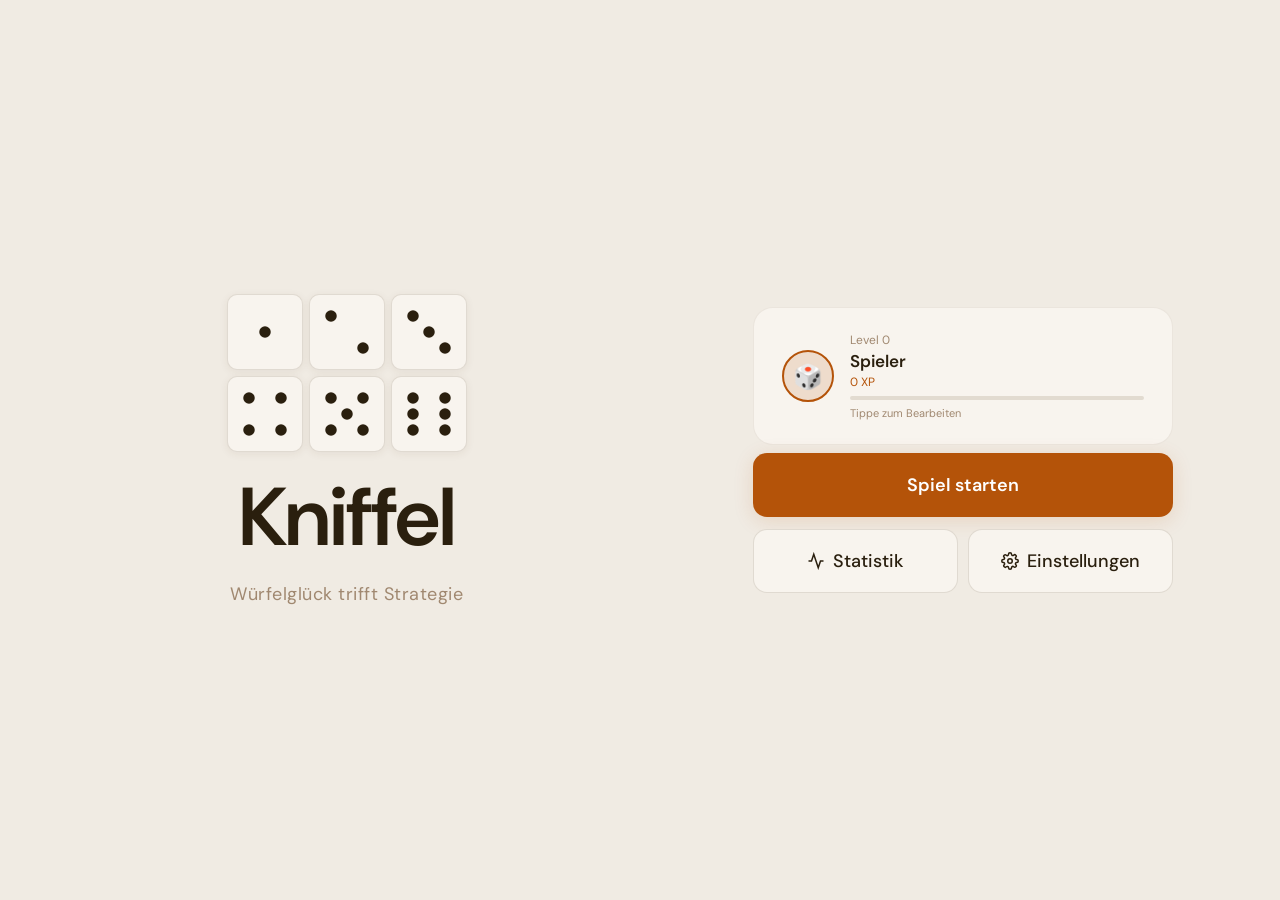
==== commit 5c84ef76: "v1.0.0" ====
--- a/android/app/src/main/assets/public/index.html
+++ b/android/app/src/main/assets/public/index.html
@@ -16,2101 +16,10 @@
   <link
     href="https://fonts.googleapis.com/css2?family=DM+Sans:wght@300;400;500;600&family=DM+Mono:wght@400;500&display=swap"
     rel="stylesheet">
-  <style>
-    /* ===== THEME VARIABLES ===== */
-    :root {
-      --radius: 14px;
-      --radius-sm: 8px;
-      --radius-lg: 20px;
-      --transition: 0.2s cubic-bezier(0.4, 0, 0.2, 1);
-      --font: 'DM Sans', sans-serif;
-      --font-mono: 'DM Mono', monospace;
-    }
-
-    /* DARK THEME (default) */
-    [data-theme="dark"] {
-      --bg: #0a0a0f;
-      --bg2: #111118;
-      --bg3: #1a1a24;
-      --bg4: #222230;
-      --surface: #16161f;
-      --surface2: #1e1e2a;
-      --border: rgba(255, 255, 255, 0.07);
-      --border2: rgba(255, 255, 255, 0.12);
-      --text: #f0f0f8;
-      --text2: #9090b0;
-      --text3: #5a5a7a;
-      --accent: #5b8dee;
-      --accent2: #7ba3ff;
-      --accent-glow: rgba(91, 141, 238, 0.25);
-      --green: #34c77b;
-      --green-bg: rgba(52, 199, 123, 0.12);
-      --orange: #ff9f3e;
-      --orange-bg: rgba(255, 159, 62, 0.12);
-      --red: #ff5a5a;
-      --red-bg: rgba(255, 90, 90, 0.12);
-      --gold: #ffd166;
-      --gold-bg: rgba(255, 209, 102, 0.12);
-      --shadow: 0 8px 32px rgba(0, 0, 0, 0.5);
-      --shadow-sm: 0 2px 8px rgba(0, 0, 0, 0.3);
-      --dice-bg: #1e1e2a;
-      --dice-border: rgba(255, 255, 255, 0.1);
-      --dice-dot: #f0f0f8;
-      --held-bg: rgba(91, 141, 238, 0.15);
-      --held-border: rgba(91, 141, 238, 0.5);
-      --highlight-bg: rgba(91, 141, 238, 0.13);
-      --highlight-hover: rgba(91, 141, 238, 0.22);
-      --highlight-color: #7ba3ff;
-      --highlight-pending-bg: rgba(91, 141, 238, 0.24);
-      --highlight-pending-border: rgba(91, 141, 238, 0.65);
-    }
-
-    /* LIGHT THEME */
-    [data-theme="light"] {
-      --bg: #f5f5f7;
-      --bg2: #ffffff;
-      --bg3: #f0f0f5;
-      --bg4: #e8e8ef;
-      --surface: #ffffff;
-      --surface2: #f8f8fc;
-      --border: rgba(0, 0, 0, 0.07);
-      --border2: rgba(0, 0, 0, 0.12);
-      --text: #1a1a2e;
-      --text2: #5a5a7a;
-      --text3: #9090b0;
-      --accent: #2563eb;
-      --accent2: #3b82f6;
-      --accent-glow: rgba(37, 99, 235, 0.15);
-      --green: #16a34a;
-      --green-bg: rgba(22, 163, 74, 0.1);
-      --orange: #ea6c00;
-      --orange-bg: rgba(234, 108, 0, 0.1);
-      --red: #dc2626;
-      --red-bg: rgba(220, 38, 38, 0.1);
-      --gold: #d97706;
-      --gold-bg: rgba(217, 119, 6, 0.1);
-      --shadow: 0 8px 32px rgba(0, 0, 0, 0.12);
-      --shadow-sm: 0 2px 8px rgba(0, 0, 0, 0.08);
-      --dice-bg: #ffffff;
-      --dice-border: rgba(0, 0, 0, 0.12);
-      --dice-dot: #1a1a2e;
-      --held-bg: rgba(37, 99, 235, 0.08);
-      --held-border: rgba(37, 99, 235, 0.4);
-      --highlight-bg: rgba(37, 99, 235, 0.08);
-      --highlight-hover: rgba(37, 99, 235, 0.14);
-      --highlight-color: #2563eb;
-      --highlight-pending-bg: rgba(37, 99, 235, 0.15);
-      --highlight-pending-border: rgba(37, 99, 235, 0.55);
-    }
-
-    /* MIDNIGHT THEME */
-    [data-theme="midnight"] {
-      --bg: #060612;
-      --bg2: #0d0d1f;
-      --bg3: #13132a;
-      --bg4: #1a1a35;
-      --surface: #10102a;
-      --surface2: #16163a;
-      --border: rgba(120, 100, 255, 0.08);
-      --border2: rgba(120, 100, 255, 0.15);
-      --text: #e8e8ff;
-      --text2: #8080cc;
-      --text3: #4a4a88;
-      --accent: #8b5cf6;
-      --accent2: #a78bfa;
-      --accent-glow: rgba(139, 92, 246, 0.3);
-      --green: #4ade80;
-      --green-bg: rgba(74, 222, 128, 0.1);
-      --orange: #fb923c;
-      --orange-bg: rgba(251, 146, 60, 0.1);
-      --red: #f87171;
-      --red-bg: rgba(248, 113, 113, 0.1);
-      --gold: #fbbf24;
-      --gold-bg: rgba(251, 191, 36, 0.1);
-      --shadow: 0 8px 32px rgba(0, 0, 0, 0.7);
-      --shadow-sm: 0 2px 8px rgba(0, 0, 0, 0.4);
-      --dice-bg: #16163a;
-      --dice-border: rgba(120, 100, 255, 0.2);
-      --dice-dot: #e8e8ff;
-      --held-bg: rgba(139, 92, 246, 0.15);
-      --held-border: rgba(139, 92, 246, 0.5);
-      --highlight-bg: rgba(139, 92, 246, 0.14);
-      --highlight-hover: rgba(139, 92, 246, 0.24);
-      --highlight-color: #a78bfa;
-      --highlight-pending-bg: rgba(139, 92, 246, 0.26);
-      --highlight-pending-border: rgba(139, 92, 246, 0.65);
-    }
-
-    /* FOREST THEME */
-    [data-theme="forest"] {
-      --bg: #0a110d;
-      --bg2: #101a14;
-      --bg3: #16241b;
-      --bg4: #1e2e22;
-      --surface: #131f17;
-      --surface2: #1a2a1e;
-      --border: rgba(80, 200, 100, 0.08);
-      --border2: rgba(80, 200, 100, 0.15);
-      --text: #e0f0e6;
-      --text2: #70a880;
-      --text3: #3d6a4a;
-      --accent: #22c55e;
-      --accent2: #4ade80;
-      --accent-glow: rgba(34, 197, 94, 0.25);
-      --green: #4ade80;
-      --green-bg: rgba(74, 222, 128, 0.1);
-      --orange: #fb923c;
-      --orange-bg: rgba(251, 146, 60, 0.1);
-      --red: #f87171;
-      --red-bg: rgba(248, 113, 113, 0.1);
-      --gold: #fbbf24;
-      --gold-bg: rgba(251, 191, 36, 0.1);
-      --shadow: 0 8px 32px rgba(0, 0, 0, 0.6);
-      --shadow-sm: 0 2px 8px rgba(0, 0, 0, 0.3);
-      --dice-bg: #1a2a1e;
-      --dice-border: rgba(80, 200, 100, 0.15);
-      --dice-dot: #e0f0e6;
-      --held-bg: rgba(34, 197, 94, 0.12);
-      --held-border: rgba(34, 197, 94, 0.45);
-      --highlight-bg: rgba(34, 197, 94, 0.13);
-      --highlight-hover: rgba(34, 197, 94, 0.22);
-      --highlight-color: #4ade80;
-      --highlight-pending-bg: rgba(34, 197, 94, 0.25);
-      --highlight-pending-border: rgba(34, 197, 94, 0.6);
-    }
-
-    /* SLATE THEME — dark but lighter/warmer */
-    [data-theme="slate"] {
-      --bg: #1c1c24;
-      --bg2: #24242e;
-      --bg3: #2c2c38;
-      --bg4: #343442;
-      --surface: #282834;
-      --surface2: #30303e;
-      --border: rgba(255, 255, 255, 0.08);
-      --border2: rgba(255, 255, 255, 0.14);
-      --text: #f2f2fa;
-      --text2: #a0a0c0;
-      --text3: #6a6a90;
-      --accent: #60a5fa;
-      --accent2: #93c5fd;
-      --accent-glow: rgba(96, 165, 250, 0.22);
-      --green: #4ade80;
-      --green-bg: rgba(74, 222, 128, 0.11);
-      --orange: #fb923c;
-      --orange-bg: rgba(251, 146, 60, 0.11);
-      --red: #f87171;
-      --red-bg: rgba(248, 113, 113, 0.11);
-      --gold: #fbbf24;
-      --gold-bg: rgba(251, 191, 36, 0.11);
-      --shadow: 0 8px 32px rgba(0, 0, 0, 0.4);
-      --shadow-sm: 0 2px 8px rgba(0, 0, 0, 0.25);
-      --dice-bg: #2c2c3a;
-      --dice-border: rgba(255, 255, 255, 0.11);
-      --dice-dot: #f2f2fa;
-      --held-bg: rgba(96, 165, 250, 0.14);
-      --held-border: rgba(96, 165, 250, 0.48);
-      --highlight-bg: rgba(96, 165, 250, 0.13);
-      --highlight-hover: rgba(96, 165, 250, 0.22);
-      --highlight-color: #93c5fd;
-      --highlight-pending-bg: rgba(96, 165, 250, 0.24);
-      --highlight-pending-border: rgba(96, 165, 250, 0.6);
-    }
-
-    /* CHARCOAL THEME — dark warm grey, slightly lighter */
-    [data-theme="charcoal"] {
-      --bg: #1e1a1a;
-      --bg2: #272222;
-      --bg3: #302a2a;
-      --bg4: #3a3232;
-      --surface: #2b2525;
-      --surface2: #342e2e;
-      --border: rgba(255, 220, 200, 0.07);
-      --border2: rgba(255, 220, 200, 0.13);
-      --text: #f4eeec;
-      --text2: #b09898;
-      --text3: #7a6060;
-      --accent: #f97066;
-      --accent2: #fca5a5;
-      --accent-glow: rgba(249, 112, 102, 0.22);
-      --green: #6ee7b7;
-      --green-bg: rgba(110, 231, 183, 0.11);
-      --orange: #fdba74;
-      --orange-bg: rgba(253, 186, 116, 0.11);
-      --red: #fca5a5;
-      --red-bg: rgba(252, 165, 165, 0.11);
-      --gold: #fde68a;
-      --gold-bg: rgba(253, 230, 138, 0.11);
-      --shadow: 0 8px 32px rgba(0, 0, 0, 0.4);
-      --shadow-sm: 0 2px 8px rgba(0, 0, 0, 0.25);
-      --dice-bg: #302828;
-      --dice-border: rgba(255, 220, 200, 0.12);
-      --dice-dot: #f4eeec;
-      --held-bg: rgba(249, 112, 102, 0.14);
-      --held-border: rgba(249, 112, 102, 0.48);
-      --highlight-bg: rgba(249, 112, 102, 0.13);
-      --highlight-hover: rgba(249, 112, 102, 0.22);
-      --highlight-color: #fca5a5;
-      --highlight-pending-bg: rgba(249, 112, 102, 0.24);
-      --highlight-pending-border: rgba(249, 112, 102, 0.62);
-    }
-
-    /* SAND THEME — warm light, not too bright */
-    [data-theme="sand"] {
-      --bg: #f0ebe3;
-      --bg2: #f8f4ee;
-      --bg3: #ede7de;
-      --bg4: #e2dbd0;
-      --surface: #f8f4ee;
-      --surface2: #fdf9f4;
-      --border: rgba(80, 60, 30, 0.08);
-      --border2: rgba(80, 60, 30, 0.14);
-      --text: #2a1f0e;
-      --text2: #6b5540;
-      --text3: #a08870;
-      --accent: #b45309;
-      --accent2: #d97706;
-      --accent-glow: rgba(180, 83, 9, 0.15);
-      --green: #166534;
-      --green-bg: rgba(22, 101, 52, 0.1);
-      --orange: #c2410c;
-      --orange-bg: rgba(194, 65, 12, 0.1);
-      --red: #b91c1c;
-      --red-bg: rgba(185, 28, 28, 0.1);
-      --gold: #92400e;
-      --gold-bg: rgba(146, 64, 14, 0.1);
-      --shadow: 0 8px 32px rgba(80, 60, 30, 0.1);
-      --shadow-sm: 0 2px 8px rgba(80, 60, 30, 0.07);
-      --dice-bg: #fdf9f4;
-      --dice-border: rgba(80, 60, 30, 0.14);
-      --dice-dot: #2a1f0e;
-      --held-bg: rgba(180, 83, 9, 0.08);
-      --held-border: rgba(180, 83, 9, 0.38);
-      --highlight-bg: rgba(180, 83, 9, 0.1);
-      --highlight-hover: rgba(180, 83, 9, 0.18);
-      --highlight-color: #d97706;
-      --highlight-pending-bg: rgba(180, 83, 9, 0.2);
-      --highlight-pending-border: rgba(180, 83, 9, 0.55);
-    }
-
-    /* STONE THEME — cool light grey-blue, softer than pure white */
-    [data-theme="stone"] {
-      --bg: #eaecf0;
-      --bg2: #f4f5f8;
-      --bg3: #e1e4ea;
-      --bg4: #d6dae2;
-      --surface: #f4f5f8;
-      --surface2: #fafbfc;
-      --border: rgba(40, 50, 80, 0.08);
-      --border2: rgba(40, 50, 80, 0.14);
-      --text: #18202e;
-      --text2: #4e5a72;
-      --text3: #8090b0;
-      --accent: #3b5bdb;
-      --accent2: #4c6ef5;
-      --accent-glow: rgba(59, 91, 219, 0.14);
-      --green: #2f9e44;
-      --green-bg: rgba(47, 158, 68, 0.1);
-      --orange: #e67700;
-      --orange-bg: rgba(230, 119, 0, 0.1);
-      --red: #c92a2a;
-      --red-bg: rgba(201, 42, 42, 0.1);
-      --gold: #b45309;
-      --gold-bg: rgba(180, 83, 9, 0.1);
-      --shadow: 0 8px 32px rgba(30, 40, 80, 0.1);
-      --shadow-sm: 0 2px 8px rgba(30, 40, 80, 0.07);
-      --dice-bg: #fafbfc;
-      --dice-border: rgba(40, 50, 80, 0.13);
-      --dice-dot: #18202e;
-      --held-bg: rgba(59, 91, 219, 0.08);
-      --held-border: rgba(59, 91, 219, 0.38);
-      --highlight-bg: rgba(59, 91, 219, 0.09);
-      --highlight-hover: rgba(59, 91, 219, 0.16);
-      --highlight-color: #4c6ef5;
-      --highlight-pending-bg: rgba(59, 91, 219, 0.18);
-      --highlight-pending-border: rgba(59, 91, 219, 0.55);
-    }
-
-    /* ===== RESET & BASE ===== */
-    *,
-    *::before,
-    *::after {
-      box-sizing: border-box;
-      margin: 0;
-      padding: 0;
-      -webkit-tap-highlight-color: transparent;
-    }
-
-    html {
-      font-size: 16px;
-      scroll-behavior: smooth;
-      height: 100%;
-      overflow: hidden;
-    }
-
-    body {
-      font-family: var(--font);
-      background: var(--bg);
-      color: var(--text);
-      min-height: 100dvh;
-      height: 100%;
-      overflow-x: hidden;
-      overflow-y: hidden;
-      margin: 0;
-      overscroll-behavior: none;
-      transition: background var(--transition), color var(--transition);
-    }
-
-    button {
-      font-family: var(--font);
-      cursor: pointer;
-      border: none;
-      background: none;
-      color: inherit;
-    }
-
-    input {
-      font-family: var(--font);
-    }
-
-    /* ===== LAYOUT ===== */
-    #app {
-      display: flex;
-      flex-direction: column;
-      min-height: 100dvh;
-      height: 100dvh;
-      overflow: hidden;
-    }
-
-    /* ===== SCREENS ===== */
-    .screen {
-      display: none;
-      flex-direction: column;
-      min-height: 100dvh;
-      animation: fadeIn 0.3s ease;
-    }
-
-    .screen.active {
-      display: flex;
-    }
-
-    @keyframes fadeIn {
-      from {
-        opacity: 0;
-        transform: translateY(8px);
-      }
-
-      to {
-        opacity: 1;
-        transform: none;
-      }
-    }
-
-    /* ===== HOME SCREEN ===== */
-    #home-screen {
-      align-items: center;
-      justify-content: center;
-      gap: 32px;
-      padding: 40px 24px;
-      background: var(--bg);
-    }
-
-    .home-logo {
-      display: flex;
-      flex-direction: column;
-      align-items: center;
-      gap: 12px;
-    }
-
-    .home-logo-dice {
-      display: grid;
-      grid-template-columns: 1fr 1fr 1fr;
-      gap: 6px;
-    }
-
-    .home-logo-die {
-      width: 64px;
-      height: 64px;
-      background: var(--surface);
-      border: 1px solid var(--border2);
-      border-radius: 10px;
-      display: flex;
-      align-items: center;
-      justify-content: center;
-      box-shadow: var(--shadow-sm);
-      transition: transform 0.2s;
-    }
-
-    .home-logo-die svg {
-      width: 56px;
-      height: 56px;
-    }
-
-    .home-title {
-      font-size: 66px;
-      font-weight: 600;
-      letter-spacing: -1.5px;
-      color: var(--text);
-    }
-
-    .home-subtitle {
-      font-size: 14px;
-      color: var(--text3);
-      letter-spacing: 0.5px;
-    }
-
-    .home-player-card {
-      background: var(--surface);
-      border: 1px solid var(--border);
-      border-radius: var(--radius-lg);
-      padding: 20px 24px;
-      width: 100%;
-      max-width: 340px;
-      display: flex;
-      align-items: center;
-      gap: 16px;
-    }
-
-    .home-player-card.editable {
-      cursor: pointer;
-    }
-
-    .home-player-card.editable:active {
-      transform: scale(0.99);
-    }
-
-    .home-avatar {
-      width: 52px;
-      height: 52px;
-      background: var(--accent-glow);
-      border: 2px solid var(--accent);
-      border-radius: 50%;
-      display: flex;
-      align-items: center;
-      justify-content: center;
-      font-size: 24px;
-      flex-shrink: 0;
-    }
-
-    .home-avatar.editable,
-    .home-player-name.editable {
-      cursor: pointer;
-    }
-
-    .home-player-info {
-      flex: 1;
-    }
-
-    .home-player-level {
-      font-size: 12px;
-      color: var(--text3);
-      margin-bottom: 2px;
-    }
-
-    .home-player-name {
-      font-size: 17px;
-      font-weight: 600;
-    }
-
-    .home-player-xp {
-      font-size: 12px;
-      color: var(--accent);
-      margin-top: 2px;
-    }
-
-    .home-player-hint {
-      font-size: 11px;
-      color: var(--text3);
-      margin-top: 6px;
-    }
-
-    .home-xp-bar {
-      height: 4px;
-      background: var(--bg4);
-      border-radius: 2px;
-      margin-top: 6px;
-      overflow: hidden;
-    }
-
-    .home-xp-fill {
-      height: 100%;
-      background: var(--accent);
-      border-radius: 2px;
-      transition: width 0.6s cubic-bezier(0.4, 0, 0.2, 1);
-    }
-
-    .home-actions {
-      display: flex;
-      flex-direction: column;
-      gap: 12px;
-      width: 100%;
-      max-width: 340px;
-    }
-
-    .btn-primary {
-      background: var(--accent);
-      color: white;
-      border-radius: var(--radius);
-      padding: 16px 24px;
-      font-size: 16px;
-      font-weight: 600;
-      width: 100%;
-      transition: opacity var(--transition), transform var(--transition), background var(--transition);
-      box-shadow: 0 4px 20px var(--accent-glow);
-    }
-
-    .btn-primary:active {
-      opacity: 0.85;
-      transform: scale(0.98);
-    }
-
-    .btn-secondary {
-      background: var(--surface);
-      border: 1px solid var(--border2);
-      color: var(--text);
-      border-radius: var(--radius);
-      padding: 14px 24px;
-      font-size: 15px;
-      font-weight: 500;
-      width: 100%;
-      transition: background var(--transition), transform var(--transition);
-    }
-
-    .btn-secondary:active {
-      background: var(--bg4);
-      transform: scale(0.98);
-    }
-
-    .btn-secondary {
-      display: flex;
-      align-items: center;
-      justify-content: center;
-      gap: 8px;
-    }
-
-    .btn-secondary svg {
-      width: 18px;
-      height: 18px;
-    }
-
-    .home-row {
-      display: flex;
-      gap: 10px;
-      width: 100%;
-      max-width: 340px;
-    }
-
-    .home-row .btn-secondary {
-      flex: 1;
-    }
-
-    /* ===== GAME SCREEN ===== */
-    #game-screen {
-      flex-direction: column;
-      flex: 1;
-      height: 100dvh;
-      overflow: hidden;
-    }
-
-    .game-header {
-      display: flex;
-      align-items: center;
-      justify-content: space-between;
-      padding: 10px 20px;
-      min-height: 58px;
-      border-bottom: 1px solid var(--border);
-      background: var(--bg2);
-      position: sticky;
-      top: 0;
-      z-index: 50;
-    }
-
-    .game-header-left {
-      display: flex;
-      align-items: center;
-      gap: 10px;
-    }
-
-    .header-back {
-      width: 36px;
-      height: 36px;
-      border-radius: 50%;
-      background: var(--surface);
-      border: 1px solid var(--border);
-      display: flex;
-      align-items: center;
-      justify-content: center;
-      transition: background var(--transition);
-    }
-
-    .header-back:active {
-      background: var(--bg4);
-    }
-
-    .header-title {
-      font-size: 18px;
-      font-weight: 600;
-      user-select: none;
-      -webkit-user-select: none;
-    }
-
-    .game-timer {
-      font-family: var(--font-mono);
-      font-size: 15px;
-      color: var(--text2);
-      background: var(--surface);
-      padding: 7px 12px;
-      border-radius: 20px;
-      border: 1px solid var(--border);
-      transition: color var(--transition);
-    }
-
-    .game-timer.urgent {
-      color: var(--red);
-      border-color: var(--red);
-      animation: pulse 1s infinite;
-    }
-
-    @keyframes pulse {
-
-      0%,
-      100% {
-        opacity: 1;
-      }
-
-      50% {
-        opacity: 0.6;
-      }
-    }
-
-    .game-body {
-      display: flex;
-      flex: 1;
-      min-height: 0;
-      overflow: hidden;
-    }
-
-    /* SCORECARD (left) */
-    .scorecard {
-      width: 220px;
-      flex-shrink: 0;
-      border-right: 1px solid var(--border);
-      overflow-y: auto;
-      background: var(--bg2);
-      scrollbar-width: none;
-    }
-
-    .scorecard::-webkit-scrollbar {
-      display: none;
-    }
-
-    .score-section {
-      padding: 8px 0;
-      border-bottom: 1px solid var(--border);
-    }
-
-    .score-section-title {
-      font-size: 10px;
-      font-weight: 600;
-      text-transform: uppercase;
-      letter-spacing: 1px;
-      color: var(--text3);
-      padding: 6px 14px 4px;
-      user-select: none;
-      -webkit-user-select: none;
-    }
-
-    .score-row {
-      display: flex;
-      align-items: center;
-      justify-content: space-between;
-      padding: 7px 14px;
-      cursor: pointer;
-      transition: background var(--transition);
-      border-radius: 0;
-      position: relative;
-      gap: 8px;
-      touch-action: manipulation;
-    }
-
-    .score-row:hover {
-      background: var(--bg3);
-    }
-
-    .score-row.available {
-      background: var(--highlight-bg);
-      cursor: pointer;
-    }
-
-    .score-row.available:hover {
-      background: var(--highlight-hover);
-    }
-
-    .score-row.pending {
-      background: var(--highlight-pending-bg);
-      outline: 2px solid var(--highlight-pending-border);
-      outline-offset: -2px;
-      z-index: 1;
-    }
-
-    .score-row.pending .score-name {
-      font-weight: 600;
-    }
-
-    .score-row.filled {
-      opacity: 0.7;
-      cursor: default;
-    }
-
-    .score-row.filled:hover {
-      background: none;
-    }
-
-    .score-row.total-row {
-      background: var(--bg3);
-      cursor: default;
-      pointer-events: none;
-    }
-
-    .score-row.bonus-row {
-      background: var(--gold-bg);
-      cursor: default;
-      pointer-events: none;
-    }
-
-    .score-row-left {
-      display: flex;
-      align-items: center;
-      gap: 8px;
-      flex: 1;
-      min-width: 0;
-    }
-
-    .score-dice-icon {
-      flex-shrink: 0;
-      display: flex;
-      gap: 2px;
-    }
-
-    .score-dice-icon svg {
-      width: 12px;
-      height: 12px;
-    }
-
-    .score-name {
-      font-size: 13px;
-      color: var(--text);
-      white-space: nowrap;
-      overflow: hidden;
-      text-overflow: ellipsis;
-      user-select: none;
-      -webkit-user-select: none;
-    }
-
-    .score-name-meta {
-      font-size: 11px;
-      opacity: 0.62;
-    }
-
-    .score-row.total-row .score-name,
-    .score-row.bonus-row .score-name {
-      font-weight: 600;
-      font-size: 12px;
-    }
-
-    .score-value {
-      font-family: var(--font-mono);
-      font-size: 13px;
-      font-weight: 500;
-      color: var(--text2);
-      min-width: 28px;
-      text-align: right;
-    }
-
-    .score-row.available .score-value,
-    .score-row.pending .score-value {
-      color: var(--highlight-color);
-      font-weight: 600;
-    }
-
-    .score-row.bonus-row .score-value {
-      color: var(--gold);
-    }
-
-    /* RIGHT: DICE + CONTROLS */
-    .game-right {
-      flex: 1;
-      display: flex;
-      flex-direction: column;
-      min-width: 0;
-      min-height: 0;
-      overflow: hidden;
-      background: var(--bg);
-    }
-
-    /* DICE AREA */
-    .dice-area {
-      flex: 1;
-      display: flex;
-      flex-direction: column;
-      align-items: center;
-      justify-content: center;
-      padding: 24px 20px 16px;
-      gap: 20px;
-      position: relative;
-      width: 100%;
-      min-height: 0;
-      overflow: hidden;
-    }
-
-    .active-dice {
-      --dice-size: 72px;
-      --dice-gap: 12px;
-      display: flex;
-      flex-wrap: wrap;
-      gap: var(--dice-gap);
-      justify-content: center;
-      align-items: center;
-      align-content: center;
-      width: min(100%, calc(var(--dice-size) * 5 + var(--dice-gap) * 4));
-      max-width: 100%;
-      margin: 0 auto;
-    }
-
-    .die {
-      width: var(--dice-size);
-      height: var(--dice-size);
-      background: var(--dice-bg);
-      border: 1.5px solid var(--dice-border);
-      border-radius: 16px;
-      display: flex;
-      align-items: center;
-      justify-content: center;
-      cursor: pointer;
-      transition: transform 0.15s, border-color 0.15s, background 0.15s, box-shadow 0.15s;
-      position: relative;
-      box-shadow: 0 4px 16px rgba(0, 0, 0, 0.2);
-      user-select: none;
-    }
-
-    .die:active {
-      transform: scale(0.93);
-    }
-
-    .die.held {
-      background: var(--held-bg);
-      border-color: var(--held-border);
-      box-shadow: 0 0 0 2px var(--held-border), 0 4px 16px rgba(0, 0, 0, 0.2);
-    }
-
-    .die.rolling {
-      animation: rollDie 0.5s ease;
-    }
-
-    .die svg {
-      width: 48px;
-      height: 48px;
-      pointer-events: none;
-    }
-
-    @keyframes rollDie {
-      0% {
-        transform: rotate(0deg) scale(1);
-      }
-
-      20% {
-        transform: rotate(-15deg) scale(1.05);
-      }
-
-      40% {
-        transform: rotate(20deg) scale(0.95);
-      }
-
-      60% {
-        transform: rotate(-10deg) scale(1.02);
-      }
-
-      80% {
-        transform: rotate(8deg) scale(0.98);
-      }
-
-      100% {
-        transform: rotate(0deg) scale(1);
-      }
-    }
-
-    .die.held::after {
-      content: '✓';
-      position: absolute;
-      top: -8px;
-      right: -8px;
-      width: 18px;
-      height: 18px;
-      background: var(--accent);
-      border-radius: 50%;
-      font-size: 10px;
-      color: white;
-      display: flex;
-      align-items: center;
-      justify-content: center;
-      line-height: 18px;
-      text-align: center;
-    }
-
-    .held-dice-area {
-      display: flex;
-      flex-direction: column;
-      align-items: center;
-      gap: 8px;
-      width: 100%;
-    }
-
-    .held-dice-label {
-      font-size: 11px;
-      color: var(--text3);
-      text-transform: uppercase;
-      letter-spacing: 0.8px;
-      user-select: none;
-      -webkit-user-select: none;
-    }
-
-    .held-dice-label.hidden {
-      visibility: hidden;
-      opacity: 0;
-    }
-
-    .held-dice {
-      display: flex;
-      gap: 8px;
-      justify-content: center;
-      min-height: 52px;
-      align-items: center;
-      flex-wrap: wrap;
-    }
-
-    .die-small {
-      width: 48px;
-      height: 48px;
-      background: var(--held-bg);
-      border: 1.5px solid var(--held-border);
-      border-radius: 12px;
-      display: flex;
-      align-items: center;
-      justify-content: center;
-      cursor: pointer;
-      transition: transform 0.15s;
-      box-shadow: 0 0 0 1.5px var(--held-border);
-    }
-
-    .die-small svg {
-      width: 32px;
-      height: 32px;
-    }
-
-    .die-small:active {
-      transform: scale(0.92);
-    }
-
-    /* GAME CONTROLS */
-    .game-controls {
-      padding: 12px 16px calc(20px + env(safe-area-inset-bottom, 0px));
-      display: flex;
-      flex-direction: column;
-      gap: 10px;
-      border-top: 1px solid var(--border);
-      background: var(--bg2);
-    }
-
-    .roll-btn {
-      background: var(--accent);
-      color: white;
-      border-radius: var(--radius);
-      padding: 16px;
-      font-size: 16px;
-      font-weight: 600;
-      width: 100%;
-      transition: opacity var(--transition), transform var(--transition);
-      box-shadow: 0 4px 20px rgba(52, 199, 123, 0.25);
-      letter-spacing: 0.3px;
-    }
-
-    .roll-btn:active {
-      opacity: 0.85;
-      transform: scale(0.98);
-    }
-
-    .roll-btn:disabled {
-      background: var(--bg4);
-      color: var(--text3);
-      cursor: not-allowed;
-      box-shadow: none;
-      transform: none;
-      opacity: 1;
-    }
-
-    .control-row {
-      display: flex;
-      gap: 8px;
-    }
-
-    .ctrl-btn {
-      flex: 1;
-      background: var(--surface);
-      border: 1px solid var(--border);
-      border-radius: var(--radius-sm);
-      padding: 10px;
-      font-size: 12px;
-      color: var(--text2);
-      display: flex;
-      flex-direction: column;
-      align-items: center;
-      gap: 4px;
-      transition: background var(--transition), transform var(--transition);
-    }
-
-    .ctrl-btn:active {
-      background: var(--bg4);
-      transform: scale(0.97);
-    }
-
-    .ctrl-btn svg {
-      width: 18px;
-      height: 18px;
-    }
-
-    /* SCORE TOOLTIP */
-    .score-tooltip {
-      position: fixed;
-      background: var(--bg3);
-      border: 1px solid var(--border2);
-      border-radius: var(--radius);
-      padding: 12px 16px;
-      font-size: 13px;
-      color: var(--text);
-      box-shadow: var(--shadow);
-      z-index: 200;
-      pointer-events: none;
-      white-space: nowrap;
-      transform: translateY(-8px);
-      opacity: 0;
-      transition: opacity 0.15s, transform 0.15s;
-    }
-
-    .score-tooltip.visible {
-      opacity: 1;
-      transform: none;
-    }
-
-    /* ===== OVERLAY PANELS ===== */
-    .overlay {
-      position: fixed;
-      inset: 0;
-      background: rgba(0, 0, 0, 0.6);
-      backdrop-filter: blur(8px);
-      z-index: 100;
-      display: flex;
-      align-items: flex-end;
-      justify-content: center;
-      padding: 0;
-      opacity: 0;
-      pointer-events: none;
-      transition: opacity 0.3s;
-    }
-
-    .overlay.open {
-      opacity: 1;
-      pointer-events: auto;
-    }
-
-    .panel {
-      background: var(--bg2);
-      border: 1px solid var(--border);
-      border-radius: var(--radius-lg) var(--radius-lg) 0 0;
-      width: 100%;
-      max-width: 560px;
-      max-height: 90dvh;
-      overflow-y: auto;
-      padding: 0 0 40px;
-      transform: translateY(100%);
-      transition: transform 0.35s cubic-bezier(0.4, 0, 0.2, 1);
-    }
-
-    .overlay.open .panel {
-      transform: none;
-    }
-
-    .panel-handle {
-      width: 36px;
-      height: 4px;
-      background: var(--border2);
-      border-radius: 2px;
-      margin: 12px auto 0;
-      cursor: pointer;
-      transition: background 0.2s;
-    }
-
-    .panel-handle:hover {
-      background: color-mix(in srgb, var(--accent), transparent 50%);
-    }
-
-    /* Expanded hit area for handle */
-    .panel-handle-wrap {
-      padding: 10px 0 6px;
-      display: flex;
-      justify-content: center;
-      cursor: pointer;
-    }
-
-    .panel-header {
-      display: flex;
-      align-items: center;
-      justify-content: space-between;
-      padding: 20px 24px 16px;
-      border-bottom: 1px solid var(--border);
-    }
-
-    .panel-title {
-      font-size: 19px;
-      font-weight: 600;
-    }
-
-    .panel-close {
-      width: 32px;
-      height: 32px;
-      border-radius: 50%;
-      background: var(--bg4);
-      display: flex;
-      align-items: center;
-      justify-content: center;
-      color: var(--text2);
-      transition: background var(--transition);
-    }
-
-    .panel-close:hover {
-      background: color-mix(in srgb, var(--accent), transparent 50%);
-    }
-
-    .panel-close:active {
-      background: var(--border2);
-    }
-
-    .panel-body {
-      padding: 20px 24px;
-      display: flex;
-      flex-direction: column;
-      gap: 24px;
-    }
-
-    /* Settings */
-    .setting-group {
-      display: flex;
-      flex-direction: column;
-      gap: 12px;
-    }
-
-    .setting-group-title {
-      font-size: 11px;
-      font-weight: 600;
-      text-transform: uppercase;
-      letter-spacing: 1px;
-      color: var(--text3);
-    }
-
-    .setting-row {
-      background: var(--surface);
-      border: 1px solid var(--border);
-      border-radius: var(--radius);
-      padding: 14px 16px;
-      display: flex;
-      align-items: center;
-      gap: 12px;
-    }
-
-    .setting-row.locked {
-      opacity: 0.45;
-      filter: saturate(0.55);
-    }
-
-    .setting-icon {
-      color: var(--text3);
-      flex-shrink: 0;
-    }
-
-    .setting-info {
-      flex: 1;
-    }
-
-    .setting-label {
-      font-size: 15px;
-      font-weight: 500;
-    }
-
-    .setting-sub {
-      font-size: 12px;
-      color: var(--text3);
-      margin-top: 2px;
-    }
-
-    .toggle {
-      display: flex;
-      background: var(--bg4);
-      border-radius: 8px;
-      padding: 2px;
-      gap: 2px;
-    }
-
-    .toggle-btn {
-      padding: 6px 14px;
-      border-radius: 6px;
-      font-size: 13px;
-      font-weight: 500;
-      color: var(--text2);
-      transition: background var(--transition), color var(--transition);
-    }
-
-    .toggle-btn.active {
-      background: var(--accent);
-      color: white;
-    }
-
-    .stepper {
-      display: flex;
-      align-items: center;
-      gap: 8px;
-      background: var(--bg4);
-      border-radius: 8px;
-      padding: 4px;
-    }
-
-    .stepper-btn {
-      width: 32px;
-      height: 32px;
-      border-radius: 6px;
-      background: var(--surface);
-      border: 1px solid var(--border);
-      display: flex;
-      align-items: center;
-      justify-content: center;
-      font-size: 18px;
-      color: var(--text2);
-      transition: background var(--transition);
-    }
-
-    .stepper-btn:active {
-      background: var(--bg3);
-    }
-
-    .stepper-btn:disabled {
-      opacity: 0.3;
-      cursor: not-allowed;
-    }
-
-    .stepper-val {
-      font-family: var(--font-mono);
-      font-size: 15px;
-      font-weight: 500;
-      min-width: 36px;
-      text-align: center;
-    }
-
-    /* Theme selector */
-    .theme-grid {
-      display: grid;
-      grid-template-columns: repeat(4, 1fr);
-      gap: 10px;
-    }
-
-    @media (max-width: 380px) {
-      .theme-grid {
-        grid-template-columns: repeat(4, 1fr);
-        gap: 8px;
-      }
-
-      .theme-swatch-circle {
-        width: 40px;
-        height: 40px;
-      }
-    }
-
-    .theme-swatch {
-      display: flex;
-      flex-direction: column;
-      align-items: center;
-      gap: 8px;
-      cursor: pointer;
-    }
-
-    .theme-swatch-circle {
-      width: 48px;
-      height: 48px;
-      border-radius: 50%;
-      border: none;
-      box-shadow: inset 0 0 0 1px rgba(128, 128, 128, 0.1);
-      transition: box-shadow 0.2s ease, transform 0.15s;
-      position: relative;
-      overflow: hidden;
-    }
-
-    .theme-swatch.active .theme-swatch-circle {
-      box-shadow: 0 0 0 3px var(--accent);
-      transform: scale(1.1);
-    }
-
-    .theme-swatch-label {
-      font-size: 11px;
-      color: var(--text3);
-      margin-top: 2px;
-      margin-bottom: 26px;
-    }
-
-    .theme-swatch:active .theme-swatch-circle {
-      transform: scale(0.95);
-    }
-
-    /* Stats panel */
-    .stat-card {
-      background: var(--surface);
-      border: 1px solid var(--border);
-      border-radius: var(--radius);
-      padding: 16px;
-    }
-
-    .stat-card-title {
-      font-size: 12px;
-      color: var(--text3);
-      margin-bottom: 8px;
-      text-transform: uppercase;
-      letter-spacing: 0.8px;
-    }
-
-    .stat-card-value {
-      font-size: 28px;
-      font-weight: 600;
-      font-family: var(--font-mono);
-    }
-
-    .stat-grid {
-      display: grid;
-      grid-template-columns: 1fr 1fr 1fr;
-      gap: 10px;
-    }
-
-    .stat-mini {
-      background: var(--surface);
-      border: 1px solid var(--border);
-      border-radius: var(--radius-sm);
-      padding: 12px 14px;
-    }
-
-    .stat-mini-label {
-      font-size: 11px;
-      color: var(--text3);
-      margin-bottom: 4px;
-    }
-
-    .stat-mini-val {
-      font-size: 18px;
-      font-weight: 600;
-      font-family: var(--font-mono);
-    }
-
-    .level-bar-wrap {
-      background: var(--bg4);
-      border-radius: 4px;
-      height: 10px;
-      overflow: hidden;
-      margin-top: 8px;
-    }
-
-    .level-bar-fill {
-      height: 100%;
-      background: var(--accent);
-      border-radius: 4px;
-      transition: width 0.6s;
-    }
-
-    /* Highscore table */
-    .hs-table {
-      width: 100%;
-      border-collapse: collapse;
-    }
-
-    .hs-table th {
-      font-size: 11px;
-      text-transform: uppercase;
-      letter-spacing: 0.8px;
-      color: var(--text3);
-      text-align: left;
-      padding: 6px 12px;
-      border-bottom: 1px solid var(--border);
-    }
-
-    .hs-table td {
-      padding: 10px 12px;
-      font-size: 14px;
-      border-bottom: 1px solid var(--border);
-    }
-
-    .hs-table tr:last-child td {
-      border-bottom: none;
-    }
-
-    .hs-rank {
-      font-family: var(--font-mono);
-      color: var(--text3);
-      font-size: 13px;
-    }
-
-    /* Falls das SVG zu groß/klein wirkt, hier feinjustieren */
-    .hs-rank svg {
-      margin-left: -5px;
-    }
-
-    .hs-gold .hs-rank {
-      color: var(--gold);
-    }
-
-    .hs-score {
-      font-family: var(--font-mono);
-      font-weight: 600;
-    }
-
-    .hs-time {
-      font-family: var(--font-mono);
-      color: var(--text2);
-    }
-
-    .empty-state {
-      text-align: center;
-      color: var(--text3);
-      padding: 32px;
-      font-size: 14px;
-    }
-
-    /* Profile panel */
-    .profile-name-input {
-      width: 100%;
-      background: var(--surface);
-      color: var(--text);
-      border: 1px solid var(--border);
-      border-radius: 14px;
-      padding: 14px 16px;
-      font-size: 16px;
-      outline: none;
-    }
-
-    .profile-name-input:focus {
-      border-color: var(--accent);
-      box-shadow: 0 0 0 3px var(--accent-glow);
-    }
-
-    .avatar-grid {
-      display: grid;
-      grid-template-columns: repeat(4, 1fr);
-      gap: 12px;
-    }
-
-    .avatar-option {
-      height: 64px;
-      border-radius: 18px;
-      border: 1px solid var(--border);
-      background: var(--surface);
-      display: flex;
-      align-items: center;
-      justify-content: center;
-      font-size: 28px;
-      transition: transform 0.16s, border-color var(--transition), background var(--transition);
-    }
-
-    .avatar-option.active {
-      border-color: var(--accent);
-      background: var(--accent-glow);
-      transform: translateY(-2px);
-    }
-
-    .avatar-option:active {
-      transform: scale(0.96);
-    }
-
-    .profile-preview {
-      display: flex;
-      align-items: center;
-      gap: 14px;
-      padding: 14px 16px;
-      border-radius: 16px;
-      background: var(--surface);
-      border: 1px solid var(--border);
-    }
-
-    .profile-preview-avatar {
-      width: 52px;
-      height: 52px;
-      border-radius: 50%;
-      display: flex;
-      align-items: center;
-      justify-content: center;
-      font-size: 24px;
-      background: var(--accent-glow);
-      border: 2px solid var(--accent);
-    }
-
-    .profile-preview-meta {
-      display: flex;
-      flex-direction: column;
-      gap: 2px;
-    }
-
-    .profile-preview-name {
-      font-size: 16px;
-      font-weight: 600;
-    }
-
-    .profile-preview-sub {
-      font-size: 12px;
-      color: var(--text3);
-    }
-
-    /* ===== ROUND END MODAL ===== */
-    .modal-overlay {
-      position: fixed;
-      inset: 0;
-      background: rgba(0, 0, 0, 0.7);
-      backdrop-filter: blur(12px);
-      z-index: 200;
-      display: flex;
-      align-items: center;
-      justify-content: center;
-      padding: 24px;
-      opacity: 0;
-      pointer-events: none;
-      transition: opacity 0.3s;
-    }
-
-    .modal-overlay.open {
-      opacity: 1;
-      pointer-events: auto;
-    }
-
-    .modal {
-      background: var(--bg2);
-      border: 1px solid var(--border2);
-      border-radius: var(--radius-lg);
-      padding: 32px 28px;
-      width: 100%;
-      max-width: 360px;
-      text-align: center;
-      transform: scale(0.92);
-      transition: transform 0.3s cubic-bezier(0.34, 1.56, 0.64, 1);
-      display: flex;
-      flex-direction: column;
-      gap: 20px;
-    }
-
-    .modal-overlay.open .modal {
-      transform: scale(1);
-    }
-
-    .modal-icon {
-      font-size: 56px;
-      margin-bottom: -28px;
-      opacity: 0.3;
-      margin-top: -20px;
-    }
-
-    .modal-icon svg {
-      width: 45px;
-      height: 45px;
-    }
-
-    .modal-title {
-      font-size: 26px;
-      font-weight: 700;
-      letter-spacing: -0.5px;
-    }
-
-    .modal-score {
-      font-size: 52px;
-      font-weight: 700;
-      font-family: var(--font-mono);
-      color: var(--accent);
-      letter-spacing: -2px;
-    }
-
-    .modal-score-label {
-      font-size: 13px;
-      color: var(--text3);
-      margin-top: -12px;
-    }
-
-    .modal-xp {
-      background: var(--gold-bg);
-      border: 1px solid var(--gold);
-      border-radius: 8px;
-      padding: 10px 16px;
-      font-size: 15px;
-      color: var(--gold);
-      font-weight: 600;
-    }
-
-    .modal-actions {
-      display: flex;
-      flex-direction: column;
-      gap: 10px;
-    }
-
-    .modal-breakdown {
-      text-align: left;
-      background: var(--surface);
-      border-radius: var(--radius-sm);
-      padding: 12px 14px;
-      display: flex;
-      flex-direction: column;
-      gap: 6px;
-    }
-
-    .modal-bd-row {
-      display: flex;
-      justify-content: space-between;
-      font-size: 13px;
-    }
-
-    .modal-bd-row span:first-child {
-      color: var(--text2);
-    }
-
-    .modal-bd-row span:last-child {
-      font-family: var(--font-mono);
-      font-weight: 500;
-    }
-
-    .modal-bd-total {
-      border-top: 1px solid var(--border);
-      padding-top: 6px;
-      margin-top: 2px;
-      font-weight: 600;
-    }
-
-    /* ===== CONFETTI ===== */
-    .confetti-wrap {
-      position: fixed;
-      inset: 0;
-      pointer-events: none;
-      z-index: 300;
-      overflow: hidden;
-    }
-
-    .confetto {
-      position: absolute;
-      width: 8px;
-      height: 8px;
-      border-radius: 2px;
-      animation: confettiFall linear forwards;
-    }
-
-    @keyframes confettiFall {
-      from {
-        transform: translateY(-20px) rotate(0deg);
-        opacity: 1;
-      }
-
-      to {
-        transform: translateY(100vh) rotate(720deg);
-        opacity: 0;
-      }
-    }
-
-    /* ===== RESPONSIVE: MOBILE ===== */
-    @media (max-width: 640px) {
-      .scorecard {
-        width: 160px;
-      }
-
-      .score-dice-icon {
-        display: none;
-      }
-
-      .score-name {
-        font-size: 12px;
-      }
-
-      .score-value {
-        font-size: 12px;
-      }
-
-      .active-dice {
-        --dice-size: 60px;
-        --dice-gap: 10px;
-        width: min(100%, calc(var(--dice-size) * 3 + var(--dice-gap) * 2));
-      }
-
-      .die {
-        border-radius: 14px;
-      }
-
-      .die svg {
-        width: 40px;
-        height: 40px;
-      }
-
-      .die-small {
-        width: 42px;
-        height: 42px;
-      }
-
-      .die-small svg {
-        width: 28px;
-        height: 28px;
-      }
-
-      .home-title {
-        font-size: 34px;
-      }
-    }
-
-    @media (max-width: 380px) {
-      .scorecard {
-        width: 140px;
-      }
-
-      .active-dice {
-        --dice-size: 52px;
-        --dice-gap: 8px;
-      }
-
-      .die svg {
-        width: 34px;
-        height: 34px;
-      }
-    }
-
-    @media (min-width: 900px) {
-      #home-screen {
-        padding: 56px 40px;
-        gap: 40px;
-      }
-
-      .home-logo-die {
-        width: 76px;
-        height: 76px;
-      }
-
-      .home-logo-die svg {
-        width: 64px;
-        height: 64px;
-      }
-
-      .home-title {
-        font-size: 82px;
-      }
-
-      .home-subtitle {
-        font-size: 18px;
-      }
-
-      .home-player-card,
-      .home-actions,
-      .home-row {
-        max-width: 520px;
-      }
-
-      .home-player-card {
-        padding: 24px 28px;
-      }
-
-      .btn-primary,
-      .btn-secondary {
-        min-height: 64px;
-        font-size: 18px;
-      }
-
-      .game-header {
-        padding: 12px 28px;
-        min-height: 68px;
-      }
-
-      .header-back {
-        width: 44px;
-        height: 44px;
-      }
-
-      .header-title {
-        font-size: 22px;
-      }
-
-      .game-timer {
-        font-size: 18px;
-        padding: 8px 14px;
-      }
-
-      .game-body {
-        width: min(100%, 1400px);
-        margin: 0 auto;
-      }
-
-      .scorecard {
-        width: 280px;
-      }
-
-      .score-section-title {
-        font-size: 12px;
-        padding: 10px 18px 8px;
-      }
-
-      .score-row {
-        padding: 12px 18px;
-        gap: 12px;
-      }
-
-      .score-dice-icon svg {
-        width: 16px;
-        height: 16px;
-      }
-
-      .score-name {
-        font-size: 16px;
-      }
-
-      .score-value {
-        font-size: 16px;
-        min-width: 36px;
-      }
-
-      .dice-area {
-        padding: 40px 32px 24px;
-        gap: 28px;
-      }
-
-      .active-dice {
-        --dice-size: 90px;
-        --dice-gap: 16px;
-        width: min(100%, calc(var(--dice-size) * 5 + var(--dice-gap) * 4));
-      }
-
-      .die {
-        border-radius: 22px;
-      }
-
-      .die svg {
-        width: 72px;
-        height: 72px;
-      }
-
-      .held-dice {
-        gap: 12px;
-        min-height: 72px;
-      }
-
-      .die-small {
-        width: 64px;
-        height: 64px;
-        border-radius: 16px;
-      }
-
-      .die-small svg {
-        width: 40px;
-        height: 40px;
-      }
-
-      .game-controls {
-        padding: 20px 24px calc(28px + env(safe-area-inset-bottom, 0px));
-        gap: 14px;
-      }
-
-      .roll-btn {
-        padding: 20px;
-        font-size: 20px;
-      }
-
-      .ctrl-btn {
-        padding: 14px;
-        font-size: 14px;
-        gap: 8px;
-      }
-
-      .ctrl-btn svg {
-        width: 22px;
-        height: 22px;
-      }
-
-      .panel {
-        max-width: 760px;
-      }
-
-      .panel-header {
-        padding: 24px 28px 18px;
-      }
-
-      .panel-title {
-        font-size: 24px;
-      }
-
-      .panel-body {
-        padding: 24px 28px;
-      }
-    }
-
-    @media (min-width: 1100px) and (orientation: landscape) {
-      .game-body {
-        min-height: calc(100dvh - 70px);
-      }
-
-      .dice-area {
-        justify-content: center;
-      }
-    }
-
-    @media (min-width: 900px) and (max-width: 1180px) {
-      .scorecard {
-        width: 240px;
-      }
-
-      .active-dice {
-        --dice-size: 82px;
-        --dice-gap: 14px;
-        width: min(100%, calc(var(--dice-size) * 3 + var(--dice-gap) * 2));
-      }
-    }
-
-    .die {
-      transition: transform 0.2s cubic-bezier(0.34, 1.56, 0.64, 1), box-shadow 0.2s;
-      cursor: pointer;
-      user-select: none;
-    }
-
-    .die:hover {
-      transform: scale(1.08) translateY(-2px);
-    }
-
-    @keyframes dice-roll {
-      0% {
-        transform: rotate(-18deg) scale(0.82);
-        opacity: 0.3;
-      }
-
-      35% {
-        transform: rotate(10deg) scale(1.06);
-      }
-
-      68% {
-        transform: rotate(-6deg) scale(0.96);
-      }
-
-      100% {
-        transform: rotate(0deg) scale(1);
-        opacity: 1;
-      }
-    }
-
-    .die.rolling {
-      animation: dice-roll 0.45s cubic-bezier(0.25, 0.46, 0.45, 0.94) both;
-    }
-
-    @keyframes hold-pop {
-      0% {
-        transform: scale(0.94) translateY(8px);
-        opacity: 0;
-      }
-
-      55% {
-        transform: scale(1.05) translateY(-2px);
-        opacity: 1;
-      }
-
-      100% {
-        transform: scale(1);
-      }
-    }
-
-    .die-small.entering {
-      animation: hold-pop 0.24s cubic-bezier(0.2, 0.9, 0.25, 1.15);
-    }
-
-    .die-small {
-      transition: transform 0.18s ease, box-shadow 0.18s ease, background 0.18s ease;
-    }
-
-    .die-small:active {
-      transform: scale(0.95);
-    }
-
-    .die.entering {
-      animation: settle 0.22s cubic-bezier(0.2, 0.8, 0.2, 1.05);
-    }
-
-    @keyframes settle {
-      0% {
-        transform: translateY(10px) scale(0.94);
-        opacity: 0;
-      }
-
-      100% {
-        transform: translateY(0) scale(1);
-        opacity: 1;
-      }
-    }
-
-    .dice-prompt {
-      color: var(--text3);
-      font-size: 18px;
-      text-align: center;
-      padding: 20px;
-      line-height: 1.4;
-      animation: settle 0.24s ease;
-      width: min(280px, 100%);
-      margin: 0 auto;
-    }
-
-    .dice-prompt-start {
-      display: flex;
-      flex-direction: column;
-      align-items: center;
-      gap: 4px;
-    }
-
-    .dice-prompt-start-main {
-      font-size: 28px;
-      font-weight: 600;
-      letter-spacing: -0.02em;
-      color: var(--text2);
-      line-height: 1.1;
-    }
-
-    .dice-prompt-start-sub {
-      font-size: 16px;
-      color: var(--text3);
-      line-height: 1.2;
-    }
-
-    /* ===== TABLET TOUCH TARGETS (pointer: coarse) ===== */
-    @media (pointer: coarse) {
-      .score-row {
-        padding: 11px 14px;
-        min-height: 46px;
-      }
-
-      .scorecard {
-        width: 210px;
-      }
-
-      .score-name {
-        font-size: 13px;
-      }
-    }
-
-    /* Scrollbar style */
-    ::-webkit-scrollbar {
-      width: 4px;
-    }
-
-    ::-webkit-scrollbar-track {
-      background: transparent;
-    }
-
-    ::-webkit-scrollbar-thumb {
-      background: var(--border2);
-      border-radius: 2px;
-    }
-  </style>
+
+  <link rel="stylesheet" href="style.css">
+  <link rel="stylesheet" href="themes.css">
+
 </head>
 
 <body>
@@ -2118,37 +27,40 @@
 
     <!-- HOME SCREEN -->
     <div id="home-screen" class="screen active">
-      <div class="home-logo">
-        <div class="home-logo-dice" id="homeDiceDisplay"></div>
-        <div class="home-title">Kniffel</div>
-        <div class="home-subtitle">Würfelglück trifft Strategie</div>
-      </div>
-      <div class="home-player-card editable" onclick="openProfileEditor()">
-        <div class="home-avatar editable" id="homeAvatar" onclick="openProfileEditor(event)">🎲</div>
-        <div class="home-player-info">
-          <div class="home-player-level" id="homeLvlLabel">Level <span id="homeLvl">0</span></div>
-          <div class="home-player-name editable" id="homePlayerName" onclick="openProfileEditor(event)">Spieler</div>
-          <div class="home-player-xp"><span id="homeXP">0</span> XP</div>
-          <div class="home-xp-bar">
-            <div class="home-xp-fill" id="homeXPBar" style="width:0%"></div>
-          </div>
-          <div class="home-player-hint">Tippe zum Bearbeiten</div>
-        </div>
-      </div>
-      <div class="home-actions">
-        <button class="btn-primary" onclick="startGame()">Spiel starten</button>
-        <div class="home-row">
-          <button class="btn-secondary" onclick="openStats()">
-            <svg viewBox="0 0 24 24" fill="none" stroke="currentColor" stroke-width="2">
-              <polyline points="22 12 18 12 15 21 9 3 6 12 2 12" />
-            </svg>
-            Statistik
-          </button>
-
-          <button class="btn-secondary" onclick="openSettings()">
-            <svg viewBox="0 0 24 24" fill="none" stroke="currentColor" stroke-width="2">
-              <circle cx="12" cy="12" r="3" />
-              <path d="M19.4 15a1.65 1.65 0 0 0 .33 1.82l.06.06a2 2 0 0 1-2.83 
+      <div class="home-side home-side-brand">
+        <div class="home-logo">
+          <div class="home-logo-dice" id="homeDiceDisplay"></div>
+          <div class="home-title">Kniffel</div>
+          <div class="home-subtitle">Würfelglück trifft Strategie</div>
+        </div>
+      </div>
+      <div class="home-side home-side-actions">
+        <div class="home-player-card editable" onclick="openProfileEditor()">
+          <div class="home-avatar editable" id="homeAvatar" onclick="openProfileEditor(event)">🎲</div>
+          <div class="home-player-info">
+            <div class="home-player-level" id="homeLvlLabel">Level <span id="homeLvl">0</span></div>
+            <div class="home-player-name editable" id="homePlayerName" onclick="openProfileEditor(event)">Spieler</div>
+            <div class="home-player-xp"><span id="homeXP">0</span> XP</div>
+            <div class="home-xp-bar">
+              <div class="home-xp-fill" id="homeXPBar" style="width:0%"></div>
+            </div>
+            <div class="home-player-hint">Tippe zum Bearbeiten</div>
+          </div>
+        </div>
+        <div class="home-actions">
+          <button class="btn-primary" onclick="startGame()">Spiel starten</button>
+          <div class="home-row">
+            <button class="btn-secondary" onclick="openStats()">
+              <svg viewBox="0 0 24 24" fill="none" stroke="currentColor" stroke-width="2">
+                <polyline points="22 12 18 12 15 21 9 3 6 12 2 12" />
+              </svg>
+              Statistik
+            </button>
+
+            <button class="btn-secondary" onclick="openSettings()">
+              <svg viewBox="0 0 24 24" fill="none" stroke="currentColor" stroke-width="2">
+                <circle cx="12" cy="12" r="3" />
+                <path d="M19.4 15a1.65 1.65 0 0 0 .33 1.82l.06.06a2 2 0 0 1-2.83 
                     2.83l-.06-.06a1.65 1.65 0 0 0-1.82-.33 
                     1.65 1.65 0 0 0-1 1.51V21a2 2 0 0 
                     1-4 0v-.09A1.65 1.65 0 0 0 9 
@@ -2168,9 +80,10 @@
                     1.65 0 0 0 1.51 1H21a2 
                     2 0 0 1 0 4h-.09a1.65 
                     1.65 0 0 0-1.51 1z" />
-            </svg>
-            Einstellungen
-          </button>
+              </svg>
+              Einstellungen
+            </button>
+          </div>
         </div>
       </div>
     </div>
@@ -2186,11 +99,13 @@
           </button>
           <div class="header-title">Kniffel</div>
         </div>
+        <div class="game-header-center">
+          <div class="header-center-info" id="gameHeaderCenter"></div>
+        </div>
         <div class="game-timer" id="gameTimer">0:00</div>
       </div>
       <div class="game-body">
-        <!-- SCORECARD -->
-        <div class="scorecard" id="scorecard"></div>
+        <div class="scorecard scorecard-left" id="scorecardLeft"></div>
         <!-- RIGHT SIDE -->
         <div class="game-right">
           <div class="dice-area">
@@ -2227,6 +142,7 @@
             </div>
           </div>
         </div>
+        <div class="scorecard scorecard-right" id="scorecardRight"></div>
       </div>
     </div>
 
@@ -2247,7 +163,8 @@
         </button>
       </div>
       <div class="panel-body">
-        <!-- Würfe -->
+
+        <!-- KATEGORIE: WUERFEL -->
         <div class="setting-group">
           <div class="setting-group-title">Spielregeln</div>
           <div class="setting-row" id="rollsSettingRow">
@@ -2269,7 +186,164 @@
             </div>
           </div>
         </div>
-        <!-- Zeit -->
+
+        <!-- KATEGORIE: BEDIENUNG -->
+        <div class="setting-group">
+          <div class="setting-group-title">Bedienung</div>
+          <div class="setting-row" id="scoreConfirmModeRow">
+            <div class="setting-icon">
+              <svg viewBox="0 0 24 24" fill="none" stroke="currentColor" stroke-width="2" width="20" height="20">
+                <path d="M9 11l3 3L22 4" />
+                <path d="M21 12v7a2 2 0 0 1-2 2H5a2 2 0 0 1-2-2V5a2 2 0 0 1 2-2h11" />
+              </svg>
+            </div>
+            <div class="setting-info">
+              <div class="setting-label">Punkte eintragen</div>
+              <div class="setting-sub">Direkt mit einem Tipp oder erst nach Auswahl bestätigen</div>
+            </div>
+            <div class="toggle">
+              <button class="toggle-btn" id="scoreConfirmDirect" onclick="setScoreConfirmMode(true)">Direkt</button>
+              <button class="toggle-btn active" id="scoreConfirmTwoStep" onclick="setScoreConfirmMode(false)">2
+                Tipps</button>
+            </div>
+          </div>
+        </div>
+
+        <!-- KATEGORIE: GAMEPLAY -->
+        <div class="setting-group">
+          <div class="setting-group-title">Gameplay</div>
+          <div class="setting-row" id="holdDiceRow">
+            <div class="setting-icon">
+              <svg viewBox="0 0 24 24" fill="none" stroke="currentColor" stroke-width="2" width="20" height="20">
+                <path d="M6 3v12a3 3 0 0 0 6 0V7" />
+                <path d="M10 3v7" />
+                <path d="M14 3v7" />
+                <path d="M18 5v10a4 4 0 0 1-8 0V9" />
+              </svg>
+            </div>
+            <div class="setting-info">
+              <div class="setting-label">Würfel ablegen</div>
+              <div class="setting-sub">Ausgewählte Würfel separat anzeigen oder nur farbig markieren</div>
+            </div>
+            <div class="toggle">
+              <button class="toggle-btn" id="holdDiceOff" onclick="setHoldDiceInTray(false)">Aus</button>
+              <button class="toggle-btn active" id="holdDiceOn" onclick="setHoldDiceInTray(true)">An</button>
+            </div>
+          </div>
+          <div class="setting-row" id="soundRow">
+            <div class="setting-icon">
+              <svg viewBox="0 0 24 24" fill="none" stroke="currentColor" stroke-width="2" width="20" height="20">
+                <polygon points="11 5 6 9 3 9 3 15 6 15 11 19 11 5" />
+                <path d="M15.5 8.5a5 5 0 0 1 0 7" />
+                <path d="M18.5 5.5a9 9 0 0 1 0 13" />
+              </svg>
+            </div>
+            <div class="setting-info">
+              <div class="setting-label">Ton</div>
+              <div class="setting-sub">Soundeffekte für Würfe, Kniffel und Spielende</div>
+            </div>
+            <div class="toggle">
+              <button class="toggle-btn" id="soundOff" onclick="setSoundEnabled(false)">Aus</button>
+              <button class="toggle-btn active" id="soundOn" onclick="setSoundEnabled(true)">An</button>
+            </div>
+          </div>
+          <div class="setting-row" id="toastRow">
+            <div class="setting-icon">
+              <svg viewBox="0 0 24 24" fill="none" stroke="currentColor" stroke-width="2" width="20" height="20">
+                <path d="M21 15a2 2 0 0 1-2 2H7l-4 4V5a2 2 0 0 1 2-2h14a2 2 0 0 1 2 2z" />
+              </svg>
+            </div>
+            <div class="setting-info">
+              <div class="setting-label">Toasts</div>
+              <div class="setting-sub">Hinweise für sicheren Bonus und Kniffel-Bonus</div>
+            </div>
+            <div class="toggle">
+              <button class="toggle-btn" id="toastOff" onclick="setToastsEnabled(false)">Aus</button>
+              <button class="toggle-btn active" id="toastOn" onclick="setToastsEnabled(true)">An</button>
+            </div>
+          </div>
+        </div>
+
+        <!-- KATEGORIE: BONUS -->
+        <div class="setting-group">
+          <div class="setting-group-title">Bonus</div>
+          <!-- SEKTIONS BONUS -->
+          <div class="setting-row" id="upperBonusRow">
+            <div class="setting-icon">
+              <svg viewBox="0 0 24 24" fill="none" stroke="currentColor" stroke-width="2" width="20" height="20">
+                <path d="M12 3l2.8 5.7 6.2.9-4.5 4.4 1 6.2L12 17.6 6.5 20.2l1-6.2L3 9.6l6.2-.9z" />
+              </svg>
+            </div>
+            <div class="setting-info">
+              <div class="setting-label">Sektions-Bonus</div>
+              <div class="setting-sub">+35 Punkte ab 63 nur wenn aktiviert</div>
+            </div>
+            <div class="toggle">
+              <button class="toggle-btn" id="upperBonusOff" onclick="setUpperBonusEnabled(false)">Aus</button>
+              <button class="toggle-btn active" id="upperBonusOn" onclick="setUpperBonusEnabled(true)">An</button>
+            </div>
+          </div>
+          <!-- KNIFFEL BONUS -->
+          <div class="setting-row" id="yahtzeeBonusRow">
+            <div class="setting-icon">
+              <svg viewBox="0 0 24 24" fill="none" stroke="currentColor" stroke-width="2" width="20" height="20">
+                <rect x="4" y="4" width="16" height="16" rx="3" />
+                <circle cx="8" cy="8" r="1.3" fill="currentColor" />
+                <circle cx="12" cy="12" r="1.3" fill="currentColor" />
+                <circle cx="16" cy="16" r="1.3" fill="currentColor" />
+              </svg>
+            </div>
+            <div class="setting-info">
+              <div class="setting-label">Kniffel-Bonus</div>
+              <div class="setting-sub">Jeder weitere Kniffel bringt +50, solange Kniffel nicht gestrichen ist</div>
+            </div>
+            <div class="toggle">
+              <button class="toggle-btn" id="yahtzeeBonusOff" onclick="setYahtzeeBonusEnabled(false)">Aus</button>
+              <button class="toggle-btn active" id="yahtzeeBonusOn" onclick="setYahtzeeBonusEnabled(true)">An</button>
+            </div>
+          </div>
+          <!-- ZEIT BONUS -->
+          <div class="setting-row" id="pointsBonusRow">
+            <div class="setting-icon">
+              <svg viewBox="0 0 24 24" fill="none" stroke="currentColor" stroke-width="2" width="20" height="20">
+                <circle cx="12" cy="12" r="9" />
+                <path d="M9 9h4a2 2 0 1 1 0 4H9h5a2 2 0 1 1 0 4H9" />
+              </svg>
+            </div>
+            <div class="setting-info">
+              <div class="setting-label">Zeit-Bonus</div>
+              <div class="setting-sub">Zusätzlicher Endbonus anhand der Spielzeit</div>
+            </div>
+            <div class="toggle">
+              <button class="toggle-btn" id="pointsBonusOff" onclick="setPointsBonusEnabled(false)">Aus</button>
+              <button class="toggle-btn active" id="pointsBonusOn" onclick="setPointsBonusEnabled(true)">An</button>
+            </div>
+          </div>
+        </div>
+
+        <!-- KATEGORIE: SPIELZEIT -->
+        <div class="setting-group">
+          <div class="setting-group-title">Spielzeit</div>
+          <div class="setting-row" id="elapsedStartModeRow">
+            <div class="setting-icon">
+              <svg viewBox="0 0 24 24" fill="none" stroke="currentColor" stroke-width="2" width="20" height="20">
+                <circle cx="12" cy="12" r="10" />
+                <path d="M12 6v6l4 2" />
+              </svg>
+            </div>
+            <div class="setting-info">
+              <div class="setting-label">Spielzeit startet</div>
+              <div class="setting-sub">Beim ersten Wurf oder direkt beim Spielstart</div>
+            </div>
+            <div class="toggle">
+              <button class="toggle-btn active" id="elapsedStartRoll" onclick="setElapsedStartMode('roll')">Beim
+                Wurf</button>
+              <button class="toggle-btn" id="elapsedStartGame" onclick="setElapsedStartMode('start')">Sofort</button>
+            </div>
+          </div>
+        </div>
+
+        <!-- KATEGORIE: TIMER -->
         <div class="setting-group">
           <div class="setting-group-title">Zeitlimit</div>
           <div class="setting-row" id="timeLimitSettingRow">
@@ -2285,6 +359,24 @@
             <div class="toggle">
               <button class="toggle-btn" id="timeLimitOff" onclick="setTimerLimit(false)">Aus</button>
               <button class="toggle-btn active" id="timeLimitOn" onclick="setTimerLimit(true)">An</button>
+            </div>
+          </div>
+          <div class="setting-row" id="timerStartModeRow">
+            <div class="setting-icon">
+              <svg viewBox="0 0 24 24" fill="none" stroke="currentColor" stroke-width="2" width="20" height="20">
+                <path d="M5 3h14" />
+                <path d="M12 8v4l3 3" />
+                <circle cx="12" cy="14" r="8" />
+              </svg>
+            </div>
+            <div class="setting-info">
+              <div class="setting-label">Timer startet</div>
+              <div class="setting-sub">Beim ersten Wurf oder direkt beim Spielstart</div>
+            </div>
+            <div class="toggle">
+              <button class="toggle-btn active" id="timerStartRoll" onclick="setTimerStartMode('roll')">Beim
+                Wurf</button>
+              <button class="toggle-btn" id="timerStartGame" onclick="setTimerStartMode('start')">Sofort</button>
             </div>
           </div>
           <div class="setting-row" id="zugzeitRow">
@@ -2305,6 +397,91 @@
             </div>
           </div>
         </div>
+
+        <!-- KATEGORIE: SCHEMA -->
+        <div class="setting-group">
+          <div class="setting-group-title">Wurf-Schema</div>
+          <div class="setting-row" id="fillOrderRow">
+            <div class="setting-icon">
+              <svg viewBox="0 0 24 24" fill="none" stroke="currentColor" stroke-width="2" width="20" height="20">
+                <path d="M7 7h10" />
+                <path d="M7 12h10" />
+                <path d="M7 17h10" />
+                <path d="M17 7l-2-2" />
+                <path d="M17 7l-2 2" />
+              </svg>
+            </div>
+            <div class="setting-info">
+              <div class="setting-label">Felder-Reihenfolge</div>
+              <div class="setting-sub">Aus, streng von oben nach unten oder streng von unten nach oben</div>
+            </div>
+            <div class="toggle triple">
+              <button class="toggle-btn active" id="fillOrderOff" onclick="setFillOrderMode('off')">Aus</button>
+              <button class="toggle-btn" id="fillOrderTop" onclick="setFillOrderMode('top')">Oben</button>
+              <button class="toggle-btn" id="fillOrderBottom" onclick="setFillOrderMode('bottom')">Unten</button>
+            </div>
+          </div>
+          <div class="setting-row" id="mustHoldRow">
+            <div class="setting-icon">
+              <svg viewBox="0 0 24 24" fill="none" stroke="currentColor" stroke-width="2" width="20" height="20">
+                <path d="M7 4v9a3 3 0 0 0 6 0V7" />
+                <path d="M11 4v6" />
+                <path d="M15 4v6" />
+                <path d="M19 6v7a5 5 0 0 1-10 0V9" />
+              </svg>
+            </div>
+            <div class="setting-info">
+              <div class="setting-label">Mindestens einen Würfel ablegen</div>
+              <div class="setting-sub">Nach jedem Wurf muss mindestens ein weiterer Würfel fixiert werden</div>
+            </div>
+            <div class="toggle">
+              <button class="toggle-btn" id="mustHoldOff" onclick="setMustHoldAfterRoll(false)">Aus</button>
+              <button class="toggle-btn active" id="mustHoldOn" onclick="setMustHoldAfterRoll(true)">An</button>
+            </div>
+          </div>
+          <div class="setting-row" id="carryOverRow">
+            <div class="setting-icon">
+              <svg viewBox="0 0 24 24" fill="none" stroke="currentColor" stroke-width="2" width="20" height="20">
+                <polyline points="23 4 23 10 17 10" />
+                <polyline points="1 20 1 14 7 14" />
+                <path d="M3.5 9a9 9 0 0 1 14.1-3.4L23 10" />
+                <path d="M20.5 15a9 9 0 0 1-14.1 3.4L1 14" />
+              </svg>
+            </div>
+            <div class="setting-info">
+              <div class="setting-label">Nicht verbrauchte Würfe ansparen</div>
+              <div class="setting-sub">Übrige Würfe wandern in die nächste Runde</div>
+            </div>
+            <div class="toggle">
+              <button class="toggle-btn" id="carryOverOff" onclick="setCarryOverRolls(false)">Aus</button>
+              <button class="toggle-btn active" id="carryOverOn" onclick="setCarryOverRolls(true)">An</button>
+            </div>
+          </div>
+        </div>
+
+        <!-- KATEGORIE: UI -->
+        <div class="setting-group">
+          <div class="setting-group-title">UI</div>
+          <div class="setting-row" id="headerInfoRow">
+            <div class="setting-icon">
+              <svg viewBox="0 0 24 24" fill="none" stroke="currentColor" stroke-width="2" width="20" height="20">
+                <rect x="3" y="5" width="18" height="14" rx="2" />
+                <line x1="8" y1="10" x2="16" y2="10" />
+                <line x1="10" y1="14" x2="14" y2="14" />
+              </svg>
+            </div>
+            <div class="setting-info">
+              <div class="setting-label">Info in der Statusleiste</div>
+              <div class="setting-sub">Optional mittig Spielername oder Bestleistung anzeigen</div>
+            </div>
+            <div class="toggle triple">
+              <button class="toggle-btn active" id="headerInfoOff" onclick="setHeaderInfoMode('off')">Aus</button>
+              <button class="toggle-btn" id="headerInfoPlayer" onclick="setHeaderInfoMode('player')">Name</button>
+              <button class="toggle-btn" id="headerInfoBest" onclick="setHeaderInfoMode('best')">Bestleistung</button>
+            </div>
+          </div>
+        </div>
+
         <!-- Theme -->
         <div class="setting-group">
           <div class="setting-group-title">Erscheinungsbild</div>
@@ -2420,1135 +597,8 @@
   <!-- CONFETTI -->
   <div class="confetti-wrap" id="confettiWrap"></div>
 
-  <script>
-    // ===== STORAGE KEY =====
-    const STORAGE_KEY = 'wfs_v1_storage';
-
-    // ===== THEMES =====
-    const THEMES = [
-      { id: 'dark', label: 'Dunkel', colors: ['#111118', '#5b8dee'] },
-      { id: 'slate', label: 'Slate', colors: ['#24242e', '#60a5fa'] },
-      { id: 'charcoal', label: 'Kohle', colors: ['#272222', '#f97066'] },
-      { id: 'midnight', label: 'Nacht', colors: ['#0d0d1f', '#8b5cf6'] },
-      { id: 'forest', label: 'Wald', colors: ['#101a14', '#22c55e'] },
-      { id: 'stone', label: 'Stone', colors: ['#eaecf0', '#3b5bdb'] },
-      { id: 'sand', label: 'Sand', colors: ['#f0ebe3', '#b45309'] },
-      { id: 'light', label: 'Hell', colors: ['#f5f5f7', '#2563eb'] },
-    ];
-
-    const AVATARS = ['🎲', '🦊', '🐻', '🐼', '🐸', '🐙', '🐵', '🐯', '🐧', '🐱', '🐰', '🦁'];
-
-    const TURN_PROMPTS = [
-      'Dein Zug wartet schon.',
-      'Zeit für ein bisschen Würfelglück.',
-      'Vielleicht kommt jetzt der große Wurf.',
-      'Strategisch halten, mutig nachwürfeln.',
-      'Die nächsten Punkte liegen im Becher.',
-      'Auf geht’s, ein sauberer Zug wartet.'
-    ];
-
-    // ===== GAME STATE =====
-    let settings = { rolls: 3, timerEnabled: false, timerSeconds: 30, theme: 'sand' };
-    let playerData = { name: 'Spieler', avatar: '🎲', level: 0, xp: 0, bestScore: 0, games: [] }; // games: [{score, time}]
-
-    let gameState = null;
-    let timerInterval = null;
-    let elapsedInterval = null;
-    let gameStartTime = 0;
-    let turnTimeLeft = 0;
-    let profileDraft = null;
-
-    let pauseStartTime = 0;
-    let totalPausedTime = 0;
-    let rollAudioContext = null;
-    let overlayPauseState = null;
-    let lastTurnPrompt = '';
-
-    const CATEGORIES = [
-      // upper
-      { id: 'ones', label: 'Einser', section: 'upper', diceVal: 1 },
-      { id: 'twos', label: 'Zweier', section: 'upper', diceVal: 2 },
-      { id: 'threes', label: 'Dreier', section: 'upper', diceVal: 3 },
-      { id: 'fours', label: 'Vierer', section: 'upper', diceVal: 4 },
-      { id: 'fives', label: 'Fünfer', section: 'upper', diceVal: 5 },
-      { id: 'sixes', label: 'Sechser', section: 'upper', diceVal: 6 },
-      // lower
-      { id: 'three_of_a_kind', label: 'Dreierpasch', section: 'lower' },
-      { id: 'four_of_a_kind', label: 'Viererpasch', section: 'lower' },
-      { id: 'full_house', label: 'Full House (25)', section: 'lower' },
-      { id: 'sm_straight', label: 'Kleine Straße (30)', section: 'lower' },
-      { id: 'lg_straight', label: 'Große Straße (40)', section: 'lower' },
-      { id: 'yahtzee', label: 'KNIFFEL (50)', section: 'lower' },
-      { id: 'chance', label: 'Chance', section: 'lower' },
-    ];
-
-    // ===== ICONS =====
-    const TROPHY_SVG = `<svg viewBox="0 0 100 100" xmlns="http://www.w3.org/2000/svg" style="width:1.3em; height:1.3em; vertical-align:middle; fill:currentColor;">
-                        <path d="M30,20 h40 v30 c0,15 -10,25 -20,25 s-20,-10 -20,-25 V20 Z" />
-                        <path d="M30,30 H15 v10 c0,10 5,15 15,15 V30 Z M70,30 h15 v10 c0,10 -5,15 -15,15 V30 Z" opacity="0.7" />
-                        <rect x="40" y="75" width="20" height="10" />
-                        <rect x="30" y="85" width="40" height="5" rx="2" />
-                        </svg>`;
-
-    // ===== LOAD / SAVE =====
-    function loadData() {
-      try {
-        const raw = localStorage.getItem(STORAGE_KEY);
-        if (!raw) return;
-        const d = JSON.parse(raw);
-        if (d.settings) settings = { ...settings, ...d.settings };
-        if (d.playerData) playerData = { ...playerData, ...d.playerData };
-        playerData.name = normalizePlayerName(playerData.name);
-        if (!AVATARS.includes(playerData.avatar)) playerData.avatar = AVATARS[0];
-      } catch (e) { }
-    }
-
-    function saveData() {
-      try {
-        localStorage.setItem(STORAGE_KEY, JSON.stringify({ settings, playerData }));
-      } catch (e) { }
-    }
-
-    function normalizePlayerName(name) {
-      return (name || '').trim().slice(0, 20) || 'Spieler';
-    }
-
-    function hasGameStarted() {
-      return !!(gameState && !gameState.gameOver && gameStartTime > 0);
-    }
-
-    function formatScoreName(label) {
-      return label.replace(/\s*(\([^)]*\))$/, ` <span class="score-name-meta">$1</span>`);
-    }
-
-    function updateHeldDiceLabel() {
-      const label = document.getElementById('heldDiceLabel');
-      if (!label) return;
-      label.classList.toggle('hidden', !hasGameStarted());
-    }
-
-    function syncPregameSettingsToState() {
-      if (!gameState || hasGameStarted() || gameState.currentDice.length > 0) return;
-      gameState.rollsLeft = settings.rolls;
-      gameState.rollsUsed = 0;
-      updateRollBtn();
-    }
-
-    function updateSettingsAvailability() {
-      const locked = hasGameStarted();
-      const ids = ['rollsDown', 'rollsUp', 'timeDown', 'timeUp', 'timeLimitOn', 'timeLimitOff'];
-      ids.forEach(id => {
-        const el = document.getElementById(id);
-        if (el) el.disabled = locked;
-      });
-      const rollsRow = document.getElementById('rollsSettingRow');
-      const timeLimitRow = document.getElementById('timeLimitSettingRow');
-      const zugzeitRow = document.getElementById('zugzeitRow');
-      if (rollsRow) rollsRow.classList.toggle('locked', locked);
-      if (timeLimitRow) timeLimitRow.classList.toggle('locked', locked);
-      if (zugzeitRow) zugzeitRow.classList.toggle('locked', locked);
-    }
-
-    function getEmptyDicePrompt() {
-      if (!gameState) return 'Würfle, um zu beginnen';
-      if (gameState.emptyPrompt) return gameState.emptyPrompt;
-      const isVeryFirstPrompt = Object.keys(gameState.scores).length === 0 && gameState.rollsUsed === 0;
-      if (isVeryFirstPrompt) {
-        gameState.emptyPrompt = '<div class="dice-prompt-start"><div class="dice-prompt-start-main">Würfle</div><div class="dice-prompt-start-sub">um zu beginnen</div></div>';
-        return gameState.emptyPrompt;
-      }
-
-      const choices = TURN_PROMPTS.filter(prompt => prompt !== lastTurnPrompt);
-      const next = choices[Math.floor(Math.random() * choices.length)] || TURN_PROMPTS[0];
-      lastTurnPrompt = next;
-      gameState.emptyPrompt = next;
-      return next;
-    }
-
-    function pauseGameForOverlay() {
-      if (!gameState || gameState.gameOver || overlayPauseState) return;
-      overlayPauseState = {
-        timerWasRunning: !!timerInterval,
-        remainingTurnTime: turnTimeLeft,
-        elapsedWasRunning: !!elapsedInterval
-      };
-      clearInterval(timerInterval);
-      clearInterval(elapsedInterval);
-      pauseStartTime = Date.now();
-    }
-
-    function resumeGameFromOverlay() {
-      if (!overlayPauseState) return;
-      if (pauseStartTime) {
-        totalPausedTime += Date.now() - pauseStartTime;
-        pauseStartTime = 0;
-      }
-      const state = overlayPauseState;
-      overlayPauseState = null;
-
-      if (!gameState || gameState.gameOver) return;
-
-      if (state.elapsedWasRunning) startElapsedTimer();
-      if (settings.timerEnabled && state.timerWasRunning && gameState.currentDice.length > 0 && gameState.rollsLeft > 0) {
-        turnTimeLeft = Math.max(1, state.remainingTurnTime || settings.timerSeconds);
-        startTurnTimer(false);
-      }
-    }
-
-    function playRollSound() {
-      try {
-        const AudioCtx = window.AudioContext || window.webkitAudioContext;
-        if (!AudioCtx) return;
-        if (!rollAudioContext) rollAudioContext = new AudioCtx();
-        if (rollAudioContext.state === 'suspended') {
-          rollAudioContext.resume();
-        }
-
-        const now = rollAudioContext.currentTime;
-        const master = rollAudioContext.createGain();
-        master.gain.setValueAtTime(0.0001, now);
-        master.gain.exponentialRampToValueAtTime(0.18, now + 0.012);
-        master.gain.exponentialRampToValueAtTime(0.0001, now + 0.22);
-        master.connect(rollAudioContext.destination);
-
-        const toneA = rollAudioContext.createOscillator();
-        toneA.type = 'triangle';
-        toneA.frequency.setValueAtTime(240, now);
-        toneA.frequency.exponentialRampToValueAtTime(110, now + 0.18);
-        toneA.connect(master);
-        toneA.start(now);
-        toneA.stop(now + 0.22);
-
-        const toneB = rollAudioContext.createOscillator();
-        toneB.type = 'square';
-        toneB.frequency.setValueAtTime(110, now);
-        toneB.frequency.exponentialRampToValueAtTime(68, now + 0.16);
-        const toneBGain = rollAudioContext.createGain();
-        toneBGain.gain.value = 0.08;
-        toneB.connect(toneBGain);
-        toneBGain.connect(master);
-        toneB.start(now + 0.015);
-        toneB.stop(now + 0.17);
-
-        for (let i = 0; i < 3; i++) {
-          const click = rollAudioContext.createOscillator();
-          const clickGain = rollAudioContext.createGain();
-          const t = now + 0.012 + i * 0.032;
-          click.type = 'square';
-          click.frequency.setValueAtTime(880 - i * 140, t);
-          clickGain.gain.setValueAtTime(0.0001, t);
-          clickGain.gain.exponentialRampToValueAtTime(0.05, t + 0.002);
-          clickGain.gain.exponentialRampToValueAtTime(0.0001, t + 0.03);
-          click.connect(clickGain);
-          clickGain.connect(master);
-          click.start(t);
-          click.stop(t + 0.032);
-        }
-      } catch (e) { }
-    }
-
-    // ===== XP / LEVEL =====
-    function xpForLevel(lvl) { return 100 + lvl * 50; }
-    function addXP(xp) {
-      playerData.xp += xp;
-      while (playerData.xp >= xpForLevel(playerData.level)) {
-        playerData.xp -= xpForLevel(playerData.level);
-        playerData.level++;
-      }
-    }
-
-    function xpPercent() {
-      return Math.round((playerData.xp / xpForLevel(playerData.level)) * 100);
-    }
-
-    // ===== DICE SVG =====
-    function dieSVG(val, color = 'currentColor') {
-      const dots = {
-        1: [[50, 50]],
-        2: [[25, 25], [75, 75]],
-        3: [[25, 25], [50, 50], [75, 75]],
-        4: [[25, 25], [75, 25], [25, 75], [75, 75]],
-        5: [[25, 25], [75, 25], [50, 50], [25, 75], [75, 75]],
-        6: [[25, 25], [75, 25], [25, 50], [75, 50], [25, 75], [75, 75]],
-      };
-      const d = dots[val] || dots[1];
-      const circles = d.map(([cx, cy]) => `<circle cx="${cx}" cy="${cy}" r="8" fill="${color}"/>`).join('');
-      return `<svg viewBox="0 0 100 100" xmlns="http://www.w3.org/2000/svg">${circles}</svg>`;
-    }
-
-    function dieSmallSVG(val) {
-      const dots = {
-        1: [[50, 50]], 2: [[25, 25], [75, 75]], 3: [[25, 25], [50, 50], [75, 75]],
-        4: [[25, 25], [75, 25], [25, 75], [75, 75]], 5: [[25, 25], [75, 25], [50, 50], [25, 75], [75, 75]],
-        6: [[25, 25], [75, 25], [25, 50], [75, 50], [25, 75], [75, 75]],
-      };
-      const d = dots[val] || dots[1];
-      return `<svg viewBox="0 0 100 100"><g>${d.map(([cx, cy]) => `<circle cx="${cx}" cy="${cy}" r="9" fill="var(--dice-dot)"/>`).join('')}</g></svg>`;
-    }
-
-    function scorecardDiceSVG(val) {
-      const dots = {
-        1: [[50, 50]], 2: [[30, 30], [70, 70]], 3: [[25, 25], [50, 50], [75, 75]],
-        4: [[28, 28], [72, 28], [28, 72], [72, 72]], 5: [[28, 28], [72, 28], [50, 50], [28, 72], [72, 72]],
-        6: [[28, 28], [72, 28], [28, 50], [72, 50], [28, 72], [72, 72]]
-      };
-      const d = dots[val] || dots[1];
-      return `<svg viewBox="0 0 100 100" xmlns="http://www.w3.org/2000/svg"><rect x="5" y="5" width="90" height="90" rx="14" fill="none" stroke="var(--text3)" stroke-width="8"/>${d.map(([cx, cy]) => `<circle cx="${cx}" cy="${cy}" r="9" fill="var(--text3)"/>`).join('')}</svg>`;
-    }
-
-    // ===== SCORING =====
-    function scoreCategory(id, dice) {
-      const counts = {};
-      dice.forEach(d => counts[d] = (counts[d] || 0) + 1);
-      const vals = Object.values(counts);
-      const sum = dice.reduce((a, b) => a + b, 0);
-
-      switch (id) {
-        case 'ones': return dice.filter(d => d === 1).reduce((a, b) => a + b, 0);
-        case 'twos': return dice.filter(d => d === 2).reduce((a, b) => a + b, 0);
-        case 'threes': return dice.filter(d => d === 3).reduce((a, b) => a + b, 0);
-        case 'fours': return dice.filter(d => d === 4).reduce((a, b) => a + b, 0);
-        case 'fives': return dice.filter(d => d === 5).reduce((a, b) => a + b, 0);
-        case 'sixes': return dice.filter(d => d === 6).reduce((a, b) => a + b, 0);
-        case 'three_of_a_kind': return vals.some(v => v >= 3) ? sum : 0;
-        case 'four_of_a_kind': return vals.some(v => v >= 4) ? sum : 0;
-        case 'full_house': return (vals.includes(3) && vals.includes(2)) ? 25 : 0;
-        case 'sm_straight': {
-          const u = [...new Set(dice)].sort((a, b) => a - b);
-          let best = 1, cur = 1;
-          for (let i = 1; i < u.length; i++) { if (u[i] === u[i - 1] + 1) { cur++; best = Math.max(best, cur); } else { cur = 1; } }
-          return best >= 4 ? 30 : 0;
-        }
-        case 'lg_straight': {
-          const u = [...new Set(dice)].sort((a, b) => a - b);
-          let best = 1, cur = 1;
-          for (let i = 1; i < u.length; i++) { if (u[i] === u[i - 1] + 1) { cur++; best = Math.max(best, cur); } else { cur = 1; } }
-          return best >= 5 ? 40 : 0;
-        }
-        case 'yahtzee': return vals.includes(5) ? 50 : 0;
-        case 'chance': return sum;
-        default: return 0;
-      }
-    }
-
-    function calcUpperSum(scores) {
-      return ['ones', 'twos', 'threes', 'fours', 'fives', 'sixes']
-        .reduce((s, id) => s + (scores[id] ?? 0), 0);
-    }
-
-    function calcBonus(scores) { return calcUpperSum(scores) >= 63 ? 35 : 0; }
-
-    function calcTotal(scores) {
-      const upper = calcUpperSum(scores);
-      const bonus = upper >= 63 ? 35 : 0;
-      const lower = ['three_of_a_kind', 'four_of_a_kind', 'full_house', 'sm_straight', 'lg_straight', 'yahtzee', 'chance']
-        .reduce((s, id) => s + (scores[id] ?? 0), 0);
-      return upper + bonus + lower;
-    }
-
-    // ===== GAME START =====
-    function initNewGame() {
-      totalPausedTime = 0;
-      pauseStartTime = 0;
-      overlayPauseState = null;
-      lastTurnPrompt = '';
-      gameStartTime = 0;
-
-      gameState = {
-        scores: {},
-        dice: [],
-        held: [],
-        rollsLeft: settings.rolls,
-        rollsUsed: 0,
-        currentDice: [],
-        emptyPrompt: 'Würfle, um zu beginnen',
-        turnActive: false,
-        gameOver: false,
-        pendingScore: null,
-      };
-    }
-
-    function startGame() {
-      initNewGame();
-      showScreen('game-screen');
-      renderScorecard();
-      renderDice();
-      updateRollBtn();
-      updateHeldDiceLabel();
-      const el = document.getElementById('gameTimer');
-      if (el) { el.textContent = '–:––'; el.className = 'game-timer'; }
-    }
-
-    // ===== ELAPSED TIMER =====
-    function startElapsedTimer() {
-      clearInterval(elapsedInterval);
-      elapsedInterval = setInterval(() => {
-        const secs = Math.floor((Date.now() - gameStartTime - totalPausedTime) / 1000);
-        const m = Math.floor(secs / 60), s = secs % 60;
-        const el = document.getElementById('gameTimer');
-        if (el && !settings.timerEnabled) el.textContent = `${m}:${s.toString().padStart(2, '0')}`;
-      }, 1000);
-    }
-
-    // ===== TURN TIMER =====
-    function startTurnTimer(reset = true) {
-      clearInterval(timerInterval);
-      if (reset) turnTimeLeft = settings.timerSeconds;
-      updateTimerDisplay();
-      timerInterval = setInterval(() => {
-        turnTimeLeft--;
-        updateTimerDisplay();
-        if (turnTimeLeft <= 0) {
-          clearInterval(timerInterval);
-          autoScore();
-        }
-      }, 1000);
-    }
-
-    function updateTimerDisplay() {
-      const el = document.getElementById('gameTimer');
-      if (!el) return;
-      if (settings.timerEnabled) {
-        const m = Math.floor(turnTimeLeft / 60), s = turnTimeLeft % 60;
-        el.textContent = `${m}:${s.toString().padStart(2, '0')}`;
-        el.className = 'game-timer' + (turnTimeLeft <= 5 ? ' urgent' : '');
-      }
-    }
-
-    function autoScore() {
-      if (!gameState || gameState.gameOver) return;
-      gameState.pendingScore = null;
-      // If no dice rolled yet this turn, do nothing (timer expired before first roll)
-      if (gameState.currentDice.length === 0) return;
-      // Force-assign to first unfilled category with its actual score value
-      const avail = CATEGORIES.filter(c => !(c.id in gameState.scores));
-      if (avail.length > 0) {
-        const id = avail[0].id;
-        const val = scoreCategory(id, gameState.currentDice);
-        registerScore(id, val);
-      }
-    }
-
-    // ===== ROLL DICE =====
-    function rollDice(playSound = true) {
-      if (!gameState || gameState.rollsLeft <= 0 || gameState.gameOver) return;
-      gameState.pendingScore = null;
-      playRollSound();
-
-      const numDice = 5;
-      const isFirstRoll = gameState.currentDice.length === 0 && gameState.rollsUsed === 0
-        && Object.keys(gameState.scores).length === 0;
-
-      // Start game clock on very first roll of the game
-      if (isFirstRoll) {
-        gameStartTime = Date.now();
-        totalPausedTime = 0;
-        startElapsedTimer();
-      }
-
-      if (gameState.currentDice.length === 0) {
-        // First roll of this turn
-        gameState.currentDice = Array.from({ length: numDice }, () => Math.ceil(Math.random() * 6));
-      } else {
-        // Re-roll non-held
-        gameState.currentDice = gameState.currentDice.map((d, i) =>
-          gameState.held.includes(i) ? d : Math.ceil(Math.random() * 6)
-        );
-      }
-
-      gameState.rollsLeft--;
-      gameState.rollsUsed++;
-      gameState.emptyPrompt = '';
-
-      renderDice(true);
-      renderScorecard();
-      updateRollBtn();
-      if (settings.timerEnabled) startTurnTimer();
-    }
-
-    // ===== HOLD DICE =====
-    function toggleHold(idx) {
-      if (!gameState || gameState.currentDice.length === 0) return;
-      if (gameState.rollsLeft <= 0) return;
-      const pos = gameState.held.indexOf(idx);
-      if (pos === -1) {
-        gameState.held.push(idx);
-      } else {
-        gameState.held.splice(pos, 1);
-      }
-      renderDice();
-    }
-
-    // ===== RENDER DICE — with animation + sorted held =====
-    let _prevHeld = []; // track previous held state for animation
-
-    function renderDice(animate = false) {
-      const active = document.getElementById('activeDice');
-      const held = document.getElementById('heldDice');
-      if (!gameState) { active.innerHTML = ''; held.innerHTML = ''; _prevHeld = []; return; }
-
-      if (gameState.currentDice.length === 0) {
-        active.innerHTML = `<div class="dice-prompt">${getEmptyDicePrompt()}</div>`;
-        held.innerHTML = '';
-        _prevHeld = [];
-        updateHeldDiceLabel();
-        return;
-      }
-
-      _renderDiceStatic(animate);
-    }
-
-    function _renderDiceStatic(animate = false) {
-      const active = document.getElementById('activeDice');
-      const held = document.getElementById('heldDice');
-      if (!gameState) return;
-
-      if (gameState.currentDice.length === 0) {
-        active.innerHTML = `<div class="dice-prompt">${getEmptyDicePrompt()}</div>`;
-        held.innerHTML = '';
-        updateHeldDiceLabel();
-        return;
-      }
-
-      active.innerHTML = '';
-      held.innerHTML = '';
-
-      const newlyHeld = gameState.held.filter(i => !_prevHeld.includes(i));
-      const newlyUnheld = _prevHeld.filter(i => !gameState.held.includes(i));
-
-      gameState.currentDice.forEach((val, i) => {
-        const isHeld = gameState.held.includes(i);
-        if (!isHeld) {
-          const d = document.createElement('div');
-          const isReturning = newlyUnheld.includes(i);
-          d.className = 'die' + (animate ? ' rolling' : '') + (isReturning ? ' entering' : '');
-          d.setAttribute('data-idx', i);
-          d.innerHTML = dieSmallSVG(val);
-          if (animate) d.style.animationDelay = (i * 0.08) + 's';
-          d.addEventListener('click', () => toggleHold(i));
-          d.addEventListener('touchstart', (e) => { e.preventDefault(); toggleHold(i); }, { passive: false });
-          active.appendChild(d);
-        }
-      });
-
-      const heldWithIdx = gameState.held
-        .map(idx => ({ idx, val: gameState.currentDice[idx] }))
-        .sort((a, b) => a.val - b.val || a.idx - b.idx);
-
-      heldWithIdx.forEach(({ idx, val }) => {
-        const d = document.createElement('div');
-        d.className = 'die-small' + (newlyHeld.includes(idx) ? ' entering' : '');
-        d.setAttribute('data-idx', idx);
-        d.innerHTML = dieSmallSVG(val);
-        d.addEventListener('click', () => toggleHold(idx));
-        d.addEventListener('touchstart', (e) => { e.preventDefault(); toggleHold(idx); }, { passive: false });
-        held.appendChild(d);
-      });
-
-      if (held.children.length === 0) {
-        held.innerHTML = `<div style="color:var(--text3);font-size:12px">Tippe auf einen Würfel zum Aufheben</div>`;
-      }
-
-      _prevHeld = [...gameState.held];
-      updateHeldDiceLabel();
-    }
-
-    // ===== RENDER SCORECARD =====
-    function renderScorecard() {
-      const sc = document.getElementById('scorecard');
-      if (!sc || !gameState) return;
-
-      const allDice = gameState.currentDice;
-      const canScore = allDice.length > 0;
-      const pendingId = gameState.pendingScore ? gameState.pendingScore.id : null;
-
-      let html = '';
-
-      // Upper section
-      html += `<div class="score-section"><div class="score-section-title">Obere Sektion</div>`;
-      ['ones', 'twos', 'threes', 'fours', 'fives', 'sixes'].forEach(id => {
-        const cat = CATEGORIES.find(c => c.id === id);
-        const filled = id in gameState.scores;
-        const possible = canScore && !filled ? scoreCategory(id, allDice) : null;
-        const displayVal = filled ? gameState.scores[id] : (possible !== null ? possible : '');
-        const isPending = id === pendingId;
-        const cls = filled ? 'filled' : isPending ? 'pending available' : (possible !== null ? 'available' : '');
-        html += `<div class="score-row ${cls}" data-cat="${id}" onpointerup="clickScore('${id}', event)">
-      <div class="score-row-left">
-        <div class="score-dice-icon">${scorecardDiceSVG(cat.diceVal)}</div>
-        <div class="score-name">${cat.label}</div>
-      </div>
-      <div class="score-value">${displayVal}</div>
-    </div>`;
-      });
-      const upperSum = calcUpperSum(gameState.scores);
-      html += `<div class="score-row total-row"><div class="score-row-left"><div class="score-name">Summe</div></div><div class="score-value">${upperSum}</div></div>`;
-      const bonus = calcBonus(gameState.scores);
-      html += `<div class="score-row bonus-row"><div class="score-row-left"><div class="score-name">Bonus (+35 ab 63)</div></div><div class="score-value">${bonus > 0 ? bonus : upperSum < 63 ? `${upperSum}/63` : ''}</div></div>`;
-      html += `</div>`;
-
-      // Lower section
-      html += `<div class="score-section"><div class="score-section-title">Untere Sektion</div>`;
-      ['three_of_a_kind', 'four_of_a_kind', 'full_house', 'sm_straight', 'lg_straight', 'yahtzee', 'chance'].forEach(id => {
-        const cat = CATEGORIES.find(c => c.id === id);
-        const filled = id in gameState.scores;
-        const possible = canScore && !filled ? scoreCategory(id, allDice) : null;
-        const displayVal = filled ? gameState.scores[id] : (possible !== null ? possible : '');
-        const isPending = id === pendingId;
-        const cls = filled ? 'filled' : isPending ? 'pending available' : (possible !== null ? 'available' : '');
-        html += `<div class="score-row ${cls}" data-cat="${id}" onpointerup="clickScore('${id}', event)">
-        <div class="score-row-left"><div class="score-name">${formatScoreName(cat.label)}</div></div>
-      <div class="score-value">${displayVal}</div>
-    </div>`;
-      });
-      html += `</div>`;
-
-      // Total
-      const total = calcTotal(gameState.scores);
-      html += `<div class="score-section"><div class="score-row total-row"><div class="score-row-left"><div class="score-name" style="font-weight:700">Gesamt</div></div><div class="score-value" style="font-weight:700;font-size:15px;color:var(--accent)">${total}</div></div></div>`;
-      sc.innerHTML = html;
-    }
-
-    function clickScore(id, event) {
-      if (event) {
-        event.preventDefault();
-        event.stopPropagation();
-      }
-      if (!gameState || gameState.gameOver) return;
-      if (id in gameState.scores) return;
-      if (gameState.currentDice.length === 0) return;
-
-      const val = scoreCategory(id, gameState.currentDice);
-      if (gameState.pendingScore && gameState.pendingScore.id === id) {
-        registerScore(id, val);
-        return;
-      }
-
-      gameState.pendingScore = { id, val };
-      renderScorecard();
-    }
-
-    function registerScore(id, val) {
-      if (!gameState || gameState.gameOver) return;
-      gameState.scores[id] = val;
-      gameState.pendingScore = null;
-      clearInterval(timerInterval);
-      gameState.currentDice = [];
-      gameState.held = [];
-      gameState.rollsLeft = settings.rolls;
-      gameState.rollsUsed = 0;
-      gameState.emptyPrompt = '';
-      _prevHeld = [];
-
-      renderDice();
-      renderScorecard();
-      updateRollBtn();
-      updateHeldDiceLabel();
-
-      if (Object.keys(gameState.scores).length >= 13) {
-        endGame();
-      } else {
-        // Turn timer starts only when the player rolls, not immediately after scoring
-        const el = document.getElementById('gameTimer');
-        if (el) {
-          if (settings.timerEnabled) {
-            el.textContent = '–:––';
-            el.className = 'game-timer';
-          } else {
-            el.textContent = formatElapsed();
-            el.className = 'game-timer';
-          }
-        }
-      }
-    }
-
-    function formatElapsed() {
-      const secs = Math.floor((Date.now() - gameStartTime - totalPausedTime) / 1000);
-      return `${Math.floor(secs / 60)}:${(secs % 60).toString().padStart(2, '0')}`;
-    }
-
-    function updateRollBtn() {
-      const btn = document.getElementById('rollBtn');
-      if (!btn || !gameState) return;
-      const nextRoll = gameState.rollsUsed + 1;
-      if (gameState.rollsLeft <= 0) {
-        btn.textContent = 'Keine Würfe mehr übrig';
-        btn.disabled = true;
-      } else if (gameState.currentDice.length === 0) {
-        btn.textContent = `Würfeln (${nextRoll}/${settings.rolls})`;
-        btn.disabled = false;
-      } else {
-        btn.textContent = `Nochmal würfeln (${nextRoll}/${settings.rolls})`;
-        btn.disabled = false;
-      }
-    }
-
-    // ===== GAME OVER =====
-    function endGame() {
-      clearInterval(timerInterval);
-      clearInterval(elapsedInterval);
-      gameState.gameOver = true;
-
-      const elapsed = Math.floor((Date.now() - gameStartTime - totalPausedTime) / 1000);
-      const score = calcTotal(gameState.scores);
-      const upper = calcUpperSum(gameState.scores);
-      const bonus = calcBonus(gameState.scores);
-      const lower = score - upper - bonus;
-
-      const xpEarned = Math.floor(score / 2);
-      addXP(xpEarned);
-      if (score > playerData.bestScore) playerData.bestScore = score;
-      playerData.games.push({ score, time: elapsed });
-      if (playerData.games.length > 50) playerData.games = playerData.games.slice(-50);
-      saveData();
-
-      const isNew = playerData.bestScore === score;
-      showGameOver(score, upper, bonus, lower, xpEarned, elapsed, isNew);
-    }
-
-    function showGameOver(score, upper, bonus, lower, xpEarned, elapsed, isNew) {
-      const m = Math.floor(elapsed / 60), s = elapsed % 60;
-      const timeStr = `${m}:${s.toString().padStart(2, '0')}`;
-      const emoji = score >= 300 ? '🏆' : score >= 200 ? '🎯' : score >= 100 ? '🎲' : '🎰';
-
-      document.getElementById('gameOverContent').innerHTML = `
-    <div class="modal-icon">${emoji}${isNew ? '⭐ ' : ''}</div>
-    <div class="modal-title">${isNew ? 'Neuer Rekord!' : 'Spiel vorbei'}</div>
-    <div class="modal-score">${score}</div>
-    <div class="modal-score-label">Punkte ${isNew ? '— Neuer Rekord!' : ''}</div>
-    <div class="modal-xp">+${xpEarned} XP verdient • Stufe ${playerData.level}</div>
-    <div class="modal-breakdown">
-      <div class="modal-bd-row"><span>Obere Sektion</span><span>${upper}</span></div>
-      <div class="modal-bd-row"><span>Bonus</span><span>${bonus}</span></div>
-      <div class="modal-bd-row"><span>Untere Sektion</span><span>${lower}</span></div>
-      <div class="modal-bd-row"><span>Spielzeit</span><span>${timeStr}</span></div>
-      <div class="modal-bd-row modal-bd-total"><span>Gesamt</span><span>${score}</span></div>
-    </div>
-    <div class="modal-actions">
-      <button class="btn-primary" onclick="restartGame()">Nochmal spielen</button>
-      <button class="btn-secondary" onclick="goHome()">Zum Menü</button>
-    </div>
-  `;
-      openModal('gameOverModal');
-      if (score >= 240) spawnConfetti();
-    }
-
-    function restartGame() {
-      closeModal('gameOverModal');
-      startGame();
-    }
-
-    function goHome() {
-      closeModal('gameOverModal');
-      showScreen('home-screen');
-      updateHomeUI();
-    }
-
-    // ===== PAUSE =====
-    function confirmPause() {
-      if (gameState && !gameState.gameOver) {
-        clearInterval(timerInterval);
-        clearInterval(elapsedInterval);
-        pauseStartTime = Date.now();
-        openModal('pauseModal');
-      } else {
-        showScreen('home-screen');
-        updateHomeUI();
-      }
-    }
-
-    function resumeGame() {
-      if (pauseStartTime) {
-        totalPausedTime += Date.now() - pauseStartTime;
-        pauseStartTime = 0;
-      }
-      closeModal('pauseModal');
-      if (gameState && !gameState.gameOver && gameStartTime) startElapsedTimer();
-      if (settings.timerEnabled && gameState && !gameState.gameOver && gameState.currentDice.length > 0 && gameState.rollsLeft > 0) {
-        startTurnTimer(false);
-      }
-    }
-
-    function quitGame() {
-      closeModal('pauseModal');
-      clearInterval(timerInterval);
-      clearInterval(elapsedInterval);
-      gameStartTime = 0;
-      if (gameState) gameState.pendingScore = null;
-      gameState = null;
-      showScreen('home-screen');
-      updateHomeUI();
-    }
-
-    // ===== SETTINGS =====
-    function changeSetting(type, delta) {
-      if (hasGameStarted()) return;
-      if (type === 'rolls') {
-        settings.rolls = Math.max(1, Math.min(5, settings.rolls + delta));
-        document.getElementById('rollsVal').textContent = settings.rolls;
-        document.getElementById('rollsDown').disabled = settings.rolls <= 1;
-        document.getElementById('rollsUp').disabled = settings.rolls >= 5;
-        syncPregameSettingsToState();
-      } else if (type === 'time') {
-        settings.timerSeconds = Math.max(10, Math.min(60, settings.timerSeconds + delta));
-        document.getElementById('timeVal').textContent = settings.timerSeconds;
-        document.getElementById('timeDown').disabled = settings.timerSeconds <= 10;
-        document.getElementById('timeUp').disabled = settings.timerSeconds >= 60;
-      }
-      saveData();
-      updateSettingsAvailability();
-    }
-
-    function applyTimerLimitUI(on) {
-      document.getElementById('timeLimitOn').classList.toggle('active', on);
-      document.getElementById('timeLimitOff').classList.toggle('active', !on);
-      document.getElementById('zugzeitRow').style.opacity = on ? '1' : '0.4';
-      document.getElementById('zugzeitRow').style.pointerEvents = on ? 'auto' : 'none';
-    }
-
-    function setTimerLimit(on) {
-      if (hasGameStarted()) return;
-      settings.timerEnabled = on;
-      applyTimerLimitUI(on);
-      saveData();
-      updateSettingsAvailability();
-    }
-
-    function openSettings() {
-      pauseGameForOverlay();
-      document.getElementById('rollsVal').textContent = settings.rolls;
-      document.getElementById('timeVal').textContent = settings.timerSeconds;
-      document.getElementById('rollsDown').disabled = settings.rolls <= 1;
-      document.getElementById('rollsUp').disabled = settings.rolls >= 5;
-      document.getElementById('timeDown').disabled = settings.timerSeconds <= 10;
-      document.getElementById('timeUp').disabled = settings.timerSeconds >= 60;
-      applyTimerLimitUI(settings.timerEnabled);
-      updateSettingsAvailability();
-      renderThemeGrid();
-      openOverlay('settingsOverlay');
-    }
-
-    function renderThemeGrid() {
-      const grid = document.getElementById('themeGrid');
-      grid.innerHTML = THEMES.map(t => `
-    <div class="theme-swatch${settings.theme === t.id ? ' active' : ''}" onclick="setTheme('${t.id}')">
-      <div class="theme-swatch-circle" style="background:linear-gradient(135deg,${t.colors[0]} 50%,${t.colors[1]} 50%)"></div>
-      <div class="theme-swatch-label">${t.label}</div>
-    </div>
-  `).join('');
-    }
-
-    function setTheme(id) {
-      settings.theme = id;
-      document.documentElement.setAttribute('data-theme', id);
-      saveData();
-      renderThemeGrid();
-    }
-
-    // ===== STATS =====
-    function openStats() {
-      pauseGameForOverlay();
-      const body = document.getElementById('statsBody');
-      const games = playerData.games;
-      const avgScore = games.length ? Math.round(games.reduce((s, g) => s + g.score, 0) / games.length) : 0;
-      const avgTime = games.length ? Math.round(games.reduce((s, g) => s + g.time, 0) / games.length) : 0;
-      const at = Math.floor(avgTime / 60) + ':' + (avgTime % 60).toString().padStart(2, '0');
-
-      const xpNeeded = xpForLevel(playerData.level);
-      const sorted = [...games].sort((a, b) => b.score - a.score).slice(0, 10);
-
-      body.innerHTML = `
-    <div class="stat-card">
-      <div class="stat-card-title">Spieler-Stufe</div>
-      <div class="stat-card-value">Level ${playerData.level}</div>
-      <div style="font-size:13px;color:var(--text2);margin-top:4px">${playerData.xp} / ${xpNeeded} XP</div>
-      <div class="level-bar-wrap"><div class="level-bar-fill" style="width:${xpPercent()}%"></div></div>
-    </div>
-    <div class="stat-grid">
-      <div class="stat-mini"><div class="stat-mini-label">Spiele</div><div class="stat-mini-val">${games.length}</div></div>
-      <div class="stat-mini"><div class="stat-mini-label">Ø Score</div><div class="stat-mini-val">${avgScore}</div></div>
-      <div class="stat-mini"><div class="stat-mini-label">Ø Zeit</div><div class="stat-mini-val">${at}</div></div>
-    </div>
-    <div class="stat-card">
-      <div class="stat-card-title">Bestleistung</div>
-      <div class="stat-card-value" style="color:var(--gold)">${playerData.bestScore}</div>
-    </div>
-    <div>
-      <div class="setting-group-title" style="margin-bottom:10px">Bestenliste</div>
-      ${sorted.length === 0
-          ? `<div class="empty-state">Noch keine Spiele gespielt</div>`
-          : `<table class="hs-table">
-      <thead>
-        <tr><th>#</th><th>Punkte</th><th>Zeit</th></tr>
-      </thead>
-      <tbody>
-        ${sorted.map((g, i) => {
-            const m = Math.floor(g.time / 60), s = g.time % 60;
-            const rankDisplay = (i === 0) ? TROPHY_SVG : (i + 1);
-
-            return `<tr class="${i === 0 ? 'hs-gold' : ''}">
-            <td class="hs-rank">${rankDisplay}</td>
-            <td class="hs-score">${g.score}</td>
-            <td class="hs-time">${m}:${s.toString().padStart(2, '0')}</td>
-          </tr>`;
-          }).join('')}
-      </tbody>
-    </table>`
-        }
-    </div>
-  `;
-      openOverlay('statsOverlay');
-    }
-
-    // ===== PROFILE =====
-    function renderAvatarGrid() {
-      const grid = document.getElementById('avatarGrid');
-      if (!grid) return;
-      grid.innerHTML = AVATARS.map(avatar => `
-    <button class="avatar-option${profileDraft && profileDraft.avatar === avatar ? ' active' : ''}" onclick="selectAvatar('${avatar}')" aria-label="Avatar ${avatar}">
-      ${avatar}
-    </button>
-  `).join('');
-    }
-
-    function selectAvatar(avatar) {
-      if (!profileDraft) profileDraft = { name: playerData.name, avatar: playerData.avatar };
-      profileDraft.avatar = avatar;
-      renderAvatarGrid();
-      updateProfilePreview();
-    }
-
-    function updateProfilePreview() {
-      const input = document.getElementById('profileNameInput');
-      const previewName = document.getElementById('profilePreviewName');
-      const previewAvatar = document.getElementById('profilePreviewAvatar');
-      if (!input || !previewName || !previewAvatar) return;
-      previewName.textContent = normalizePlayerName(input.value);
-      previewAvatar.textContent = (profileDraft && profileDraft.avatar) || playerData.avatar || '🎲';
-    }
-
-    function openProfileEditor(e) {
-      if (e) e.stopPropagation();
-      profileDraft = { name: playerData.name || 'Spieler', avatar: playerData.avatar || '🎲' };
-      const input = document.getElementById('profileNameInput');
-      if (input) input.value = profileDraft.name;
-      renderAvatarGrid();
-      updateProfilePreview();
-      openOverlay('profileOverlay');
-      setTimeout(() => {
-        if (input) input.focus();
-      }, 0);
-    }
-
-    function closeProfileEditor() {
-      profileDraft = null;
-      closeOverlay('profileOverlay');
-    }
-
-    function handleProfileOverlayClick(e) {
-      if (e.target.id === 'profileOverlay') closeProfileEditor();
-    }
-
-    function handleProfileNameKeydown(e) {
-      if (e.key === 'Enter') saveProfile();
-      if (e.key === 'Escape') closeProfileEditor();
-    }
-
-    function saveProfile() {
-      const input = document.getElementById('profileNameInput');
-      playerData.name = normalizePlayerName(input ? input.value : playerData.name);
-      playerData.avatar = profileDraft && AVATARS.includes(profileDraft.avatar) ? profileDraft.avatar : AVATARS[0];
-      profileDraft = null;
-      saveData();
-      updateHomeUI();
-      closeOverlay('profileOverlay');
-    }
-
-    // ===== UI HELPERS =====
-    function showScreen(id) {
-      document.querySelectorAll('.screen').forEach(s => s.classList.remove('active'));
-      document.getElementById(id).classList.add('active');
-    }
-
-    function openOverlay(id) { document.getElementById(id).classList.add('open'); }
-    function closeOverlay(id) {
-      document.getElementById(id).classList.remove('open');
-      if (id === 'settingsOverlay' || id === 'statsOverlay') resumeGameFromOverlay();
-      // Scroll panel back to top after close animation
-      const overlay = document.getElementById(id);
-      const panel = overlay ? overlay.querySelector('.panel') : null;
-      if (panel) setTimeout(() => { panel.scrollTop = 0; }, 350);
-    }
-    function handleOverlayClick(e, id) { if (e.target.id === id) closeOverlay(id); }
-
-    function openModal(id) { document.getElementById(id).classList.add('open'); }
-    function closeModal(id) { document.getElementById(id).classList.remove('open'); }
-
-    function updateHomeUI() {
-      document.getElementById('homeAvatar').textContent = playerData.avatar || '🎲';
-      document.getElementById('homePlayerName').textContent = playerData.name || 'Spieler';
-      document.getElementById('homeLvl').textContent = playerData.level;
-      document.getElementById('homeXP').textContent = playerData.xp;
-      document.getElementById('homeXPBar').style.width = xpPercent() + '%';
-    }
-
-    // ===== CONFETTI =====
-    function spawnConfetti() {
-      const wrap = document.getElementById('confettiWrap');
-      wrap.innerHTML = '';
-      const colors = ['var(--accent)', 'var(--green)', 'var(--gold)', 'var(--orange)'];
-      for (let i = 0; i < 80; i++) {
-        const el = document.createElement('div');
-        el.className = 'confetto';
-        el.style.cssText = `
-      left:${Math.random() * 100}%;
-      background:${colors[i % colors.length]};
-      animation-duration:${2 + Math.random() * 2}s;
-      animation-delay:${Math.random() * 0.5}s;
-      transform:rotate(${Math.random() * 360}deg);
-    `;
-        wrap.appendChild(el);
-        setTimeout(() => el.remove(), 4000);
-      }
-    }
-
-    // ===== HOME LOGO DICE =====
-    function renderHomeDice() {
-      const vals = [1, 2, 3, 4, 5, 6];
-      const wrap = document.getElementById('homeDiceDisplay');
-      if (!wrap) return;
-      wrap.innerHTML = vals.slice(0, 6).map(v => `
-    <div class="home-logo-die">
-      ${dieSmallSVG(v)}
-    </div>
-  `).join('');
-    }
-
-    // ===== LOCALSTORAGE EXPORT / IMPORT =====
-    const isAndroidApp = window.location.hostname === 'appassets.androidplatform.net' || window.location.protocol === 'file:';
-
-    function exportStorage() {
-      try {
-        const raw = localStorage.getItem(STORAGE_KEY);
-        if (!raw) { alert('Keine gespeicherten Daten vorhanden.'); return; }
-        const date = new Date().toISOString().slice(0, 10);
-        if (isAndroidApp && window.AndroidBridge && typeof window.AndroidBridge.saveBackup === 'function') {
-          const saved = window.AndroidBridge.saveBackup(raw, `kniffel-backup-${date}.json`);
-          if (!saved) throw new Error('Die Datei konnte nicht gespeichert werden.');
-          showToast('Backup im Download-Ordner gespeichert');
-          return;
-        }
-        const blob = new Blob([raw], { type: 'application/json' });
-        const url = URL.createObjectURL(blob);
-        const a = document.createElement('a');
-        a.href = url;
-        a.download = `kniffel-backup-${date}.json`;
-        a.click();
-        URL.revokeObjectURL(url);
-      } catch (e) {
-        alert('Export fehlgeschlagen: ' + e.message);
-      }
-    }
-
-    function importStorage() {
-      const input = document.createElement('input');
-      input.type = 'file';
-      input.accept = '.json,application/json';
-      input.onchange = (e) => {
-        const file = e.target.files[0];
-        if (!file) return;
-        const reader = new FileReader();
-        reader.onload = (ev) => {
-          try {
-            const parsed = JSON.parse(ev.target.result);
-            // Validate minimal structure
-            if (!parsed.settings && !parsed.playerData) {
-              throw new Error('Ungültiges Dateiformat – keine Kniffel-Daten erkannt.');
-            }
-            localStorage.setItem(STORAGE_KEY, ev.target.result);
-            loadData();
-            document.documentElement.setAttribute('data-theme', settings.theme);
-            updateHomeUI();
-            // Show success toast
-            showToast('✅ Daten erfolgreich importiert!');
-          } catch (err) {
-            alert('Import fehlgeschlagen: ' + err.message);
-          }
-        };
-        reader.readAsText(file);
-      };
-      input.click();
-    }
-
-    // Simple toast notification
-    function showToast(msg) {
-      let t = document.getElementById('appToast');
-      if (!t) {
-        t = document.createElement('div');
-        t.id = 'appToast';
-        t.style.cssText = `
-          position:fixed; bottom:32px; left:50%; transform:translateX(-50%) translateY(20px);
-          background:var(--bg3); border:1px solid var(--border2); color:var(--text);
-          padding:12px 20px; border-radius:12px; font-size:14px; font-weight:500;
-          box-shadow:var(--shadow); z-index:9999; opacity:0;
-          transition: opacity 0.25s, transform 0.25s; white-space:nowrap;
-          font-family:var(--font);
-        `;
-        document.body.appendChild(t);
-      }
-      t.textContent = msg;
-      t.style.opacity = '1';
-      t.style.transform = 'translateX(-50%) translateY(0)';
-      clearTimeout(t._timeout);
-      t._timeout = setTimeout(() => {
-        t.style.opacity = '0';
-        t.style.transform = 'translateX(-50%) translateY(20px)';
-      }, 2800);
-    }
-
-    window.handleAndroidBack = function () {
-      const openModalEl = document.querySelector('.modal-overlay.open');
-      if (openModalEl) {
-        if (openModalEl.id === 'pauseModal') resumeGame();
-        else closeModal(openModalEl.id);
-        return true;
-      }
-
-      const openOverlayEl = document.querySelector('.overlay.open');
-      if (openOverlayEl) {
-        if (openOverlayEl.id === 'profileOverlay') closeProfileEditor();
-        else closeOverlay(openOverlayEl.id);
-        return true;
-      }
-
-      const gameScreen = document.getElementById('game-screen');
-      if (gameScreen && gameScreen.classList.contains('active')) {
-        confirmPause();
-        return true;
-      }
-
-      return false;
-    };
-
-    // ===== INIT =====
-    function init() {
-      document.body.classList.toggle('native-android', isAndroidApp);
-      document.documentElement.setAttribute('data-platform', isAndroidApp ? 'android-app' : 'web');
-      loadData();
-      document.documentElement.setAttribute('data-theme', settings.theme);
-      const rollBtn = document.getElementById('rollBtn');
-      if (rollBtn) rollBtn.textContent = `Würfeln (1/${settings.rolls})`;
-      updateHomeUI();
-      renderHomeDice();
-      /*
-        // Register SW
-        if ('serviceWorker' in navigator) {
-          navigator.serviceWorker.register('./sw.js').catch(()=>{});
-        }*/
-    }
-
-    init();
-  </script>
+  <script src="script.js"></script>
+
 </body>
 
-</html>
+</html>
--- a/android/app/src/main/assets/public/style.css
+++ b/android/app/src/main/assets/public/style.css
@@ -0,0 +1,2281 @@
+/* ===== VARIABLES ===== */
+    :root {
+      --radius: 14px;
+      --radius-sm: 8px;
+      --radius-lg: 20px;
+      --transition: 0.2s cubic-bezier(0.4, 0, 0.2, 1);
+      --font: 'DM Sans', sans-serif;
+      --font-mono: 'DM Mono', monospace;
+    }
+
+    /* ===== RESET & BASE ===== */
+    *,
+    *::before,
+    *::after {
+      box-sizing: border-box;
+      margin: 0;
+      padding: 0;
+      -webkit-tap-highlight-color: transparent;
+    }
+
+    html {
+      font-size: 16px;
+      scroll-behavior: smooth;
+      height: 100%;
+      overflow: hidden;
+    }
+
+    body {
+      font-family: var(--font);
+      background: var(--bg);
+      color: var(--text);
+      min-height: 100dvh;
+      height: 100%;
+      overflow-x: hidden;
+      overflow-y: hidden;
+      margin: 0;
+      overscroll-behavior: none;
+      user-select: none;
+      -webkit-user-select: none;
+      -webkit-touch-callout: none;
+      transition: background var(--transition), color var(--transition);
+    }
+
+    button {
+      font-family: var(--font);
+      cursor: pointer;
+      border: none;
+      background: none;
+      color: inherit;
+    }
+
+    input {
+      font-family: var(--font);
+      user-select: text;
+      -webkit-user-select: text;
+      -webkit-touch-callout: default;
+    }
+
+    /* ===== LAYOUT ===== */
+    #app {
+      display: flex;
+      flex-direction: column;
+      min-height: 100dvh;
+      height: 100dvh;
+      overflow: hidden;
+    }
+
+    /* ===== SCREENS ===== */
+    .screen {
+      display: none;
+      flex-direction: column;
+      min-height: 100dvh;
+      animation: fadeIn 0.3s ease;
+    }
+
+    .screen.active {
+      display: flex;
+    }
+
+    @keyframes fadeIn {
+      from {
+        opacity: 0;
+        transform: translateY(8px);
+      }
+
+      to {
+        opacity: 1;
+        transform: none;
+      }
+    }
+
+    /* ===== HOME SCREEN ===== */
+    #home-screen {
+      align-items: center;
+      justify-content: center;
+      gap: 32px;
+      padding: 40px 24px;
+      background: var(--bg);
+    }
+
+    .home-logo {
+      display: flex;
+      flex-direction: column;
+      align-items: center;
+      gap: 12px;
+    }
+
+    .home-logo-dice {
+      display: grid;
+      grid-template-columns: 1fr 1fr 1fr;
+      gap: 6px;
+    }
+
+    .home-logo-die {
+      width: 64px;
+      height: 64px;
+      background: var(--surface);
+      border: 1px solid var(--border2);
+      border-radius: 10px;
+      display: flex;
+      align-items: center;
+      justify-content: center;
+      box-shadow: var(--shadow-sm);
+      transition: transform 0.2s;
+    }
+
+    .home-logo-die svg {
+      width: 56px;
+      height: 56px;
+    }
+
+    .home-title {
+      font-size: 66px;
+      font-weight: 600;
+      letter-spacing: -1.5px;
+      color: var(--text);
+    }
+
+    .home-subtitle {
+      font-size: 14px;
+      color: var(--text3);
+      letter-spacing: 0.5px;
+    }
+
+    .home-player-card {
+      background: var(--surface);
+      border: 1px solid var(--border);
+      border-radius: var(--radius-lg);
+      padding: 20px 24px;
+      width: 100%;
+      max-width: 340px;
+      display: flex;
+      align-items: center;
+      gap: 16px;
+    }
+
+    .home-player-card.editable {
+      cursor: pointer;
+    }
+
+    .home-player-card.editable:active {
+      transform: scale(0.99);
+    }
+
+    .home-avatar {
+      width: 52px;
+      height: 52px;
+      background: var(--accent-glow);
+      border: 2px solid var(--accent);
+      border-radius: 50%;
+      display: flex;
+      align-items: center;
+      justify-content: center;
+      font-size: 24px;
+      flex-shrink: 0;
+    }
+
+    .home-avatar.editable,
+    .home-player-name.editable {
+      cursor: pointer;
+    }
+
+    .home-player-info {
+      flex: 1;
+    }
+
+    .home-player-level {
+      font-size: 12px;
+      color: var(--text3);
+      margin-bottom: 2px;
+    }
+
+    .home-player-name {
+      font-size: 17px;
+      font-weight: 600;
+    }
+
+    .home-player-xp {
+      font-size: 12px;
+      color: var(--accent);
+      margin-top: 2px;
+    }
+
+    .home-player-hint {
+      font-size: 11px;
+      color: var(--text3);
+      margin-top: 6px;
+    }
+
+    .home-xp-bar {
+      height: 4px;
+      background: var(--bg4);
+      border-radius: 2px;
+      margin-top: 6px;
+      overflow: hidden;
+    }
+
+    .home-xp-fill {
+      height: 100%;
+      background: var(--accent);
+      border-radius: 2px;
+      transition: width 0.6s cubic-bezier(0.4, 0, 0.2, 1);
+    }
+
+    .home-actions {
+      display: flex;
+      flex-direction: column;
+      gap: 12px;
+      width: 100%;
+      max-width: 340px;
+      margin-top: 8px;
+    }
+
+    .btn-primary {
+      background: var(--accent);
+      color: white;
+      border-radius: var(--radius);
+      padding: 16px 24px;
+      font-size: 16px;
+      font-weight: 600;
+      width: 100%;
+      transition: opacity var(--transition), transform var(--transition), background var(--transition);
+      box-shadow: 0 4px 20px var(--accent-glow);
+    }
+
+    .btn-primary:active {
+      opacity: 0.85;
+      transform: scale(0.98);
+    }
+
+    .btn-secondary {
+      display: flex;
+      align-items: center;
+      justify-content: center;
+      gap: 8px;
+      background: var(--surface);
+      border: 1px solid var(--border2);
+      color: var(--text);
+      border-radius: var(--radius);
+      padding: 14px 24px;
+      font-size: 15px;
+      font-weight: 500;
+      width: 100%;
+      transition: background var(--transition), transform var(--transition);
+    }
+
+    .btn-secondary:active {
+      background: var(--bg4);
+      transform: scale(0.98);
+    }
+
+    .btn-secondary svg {
+      width: 18px;
+      height: 18px;
+    }
+
+    .home-row {
+      display: flex;
+      gap: 10px;
+      width: 100%;
+      max-width: 340px;
+    }
+
+    .home-row .btn-secondary {
+      flex: 1;
+    }
+
+    .home-side {
+      display: contents;
+    }
+
+    @media (orientation: landscape) and (max-width: 899px) {
+      #home-screen.active {
+        display: grid;
+        grid-template-columns: minmax(0, 0.95fr) minmax(280px, 1.05fr);
+        align-items: center;
+        gap: 20px;
+        padding: 20px 18px;
+      }
+
+      .home-side {
+        display: flex;
+        flex-direction: column;
+        align-items: center;
+        width: 100%;
+      }
+
+      .home-logo {
+        margin-bottom: 0;
+      }
+
+      .home-actions,
+      .home-row,
+      .home-player-card {
+        max-width: 100%;
+      }
+
+      .home-title {
+        font-size: clamp(38px, 7vw, 58px);
+      }
+    }
+
+    /* ===== GAME SCREEN ===== */
+    #game-screen {
+      flex-direction: column;
+      flex: 1;
+      height: 100dvh;
+      overflow: hidden;
+    }
+
+    .game-header {
+      display: flex;
+      align-items: center;
+      justify-content: space-between;
+      padding: 10px 20px;
+      min-height: 58px;
+      border-bottom: 1px solid var(--border);
+      background: var(--bg2);
+      position: sticky;
+      top: 0;
+      z-index: 50;
+    }
+
+    .game-header-center {
+      position: absolute;
+      left: 50%;
+      transform: translateX(-50%);
+      max-width: min(42vw, 360px);
+      padding: 0 12px;
+      text-align: center;
+      pointer-events: none;
+    }
+
+    .header-center-info {
+      font-size: 14px;
+      font-weight: 600;
+      color: var(--text2);
+      white-space: nowrap;
+      overflow: hidden;
+      text-overflow: ellipsis;
+    }
+
+    .game-header-left {
+      display: flex;
+      align-items: center;
+      gap: 10px;
+    }
+
+    .header-back {
+      width: 36px;
+      height: 36px;
+      border-radius: 50%;
+      background: var(--surface);
+      border: 1px solid var(--border);
+      display: flex;
+      align-items: center;
+      justify-content: center;
+      transition: background var(--transition);
+    }
+
+    .header-back:active {
+      background: var(--bg4);
+    }
+
+    .header-title {
+      font-size: 18px;
+      font-weight: 600;
+      user-select: none;
+      -webkit-user-select: none;
+    }
+
+    .game-timer {
+      font-family: var(--font-mono);
+      font-size: 15px;
+      color: var(--text2);
+      background: var(--surface);
+      padding: 7px 12px;
+      border-radius: 20px;
+      border: 1px solid var(--border);
+      transition: color var(--transition);
+    }
+
+    .game-timer.urgent {
+      color: var(--red);
+      border-color: var(--red);
+      animation: pulse 1s infinite;
+    }
+
+    @keyframes pulse {
+
+      0%,
+      100% {
+        opacity: 1;
+      }
+
+      50% {
+        opacity: 0.6;
+      }
+    }
+
+    .game-body {
+      display: flex;
+      flex: 1;
+      min-height: 0;
+      overflow: hidden;
+    }
+
+    /* SCORECARD (left) */
+    .scorecard {
+      width: 220px;
+      flex-shrink: 0;
+      overflow-y: auto;
+      background: var(--bg2);
+      scrollbar-width: none;
+      -ms-overflow-style: none;
+    }
+
+    .scorecard-left {
+      border-right: 1px solid var(--border);
+    }
+
+    .scorecard-right {
+      display: none;
+      border-left: 1px solid var(--border);
+    }
+
+    .scorecard::-webkit-scrollbar {
+      width: 0 !important;
+      height: 0 !important;
+      display: none !important;
+      background: transparent;
+    }
+
+    .score-section {
+      padding-top: 8px;
+      border-bottom: 1px solid var(--border);
+    }
+
+    .score-section-title {
+      font-size: 10px;
+      font-weight: 600;
+      text-transform: uppercase;
+      letter-spacing: 1px;
+      color: var(--text3);
+      padding: 6px 14px 4px;
+      user-select: none;
+      -webkit-user-select: none;
+    }
+
+    .score-row {
+      display: flex;
+      align-items: center;
+      justify-content: space-between;
+      padding: 7px 14px;
+      cursor: pointer;
+      transition: background var(--transition);
+      border-radius: 0;
+      position: relative;
+      gap: 8px;
+      touch-action: manipulation;
+    }
+
+    .score-row:hover {
+      background: var(--bg3);
+    }
+
+    .score-row.available {
+      background: var(--highlight-bg);
+      cursor: pointer;
+    }
+
+    .score-row.available:hover {
+      background: var(--highlight-hover);
+    }
+
+    .score-row.pending {
+      background: var(--highlight-pending-bg);
+      outline: 2px solid var(--highlight-pending-border);
+      outline-offset: -2px;
+      z-index: 1;
+    }
+
+    .score-row.pending .score-name {
+      font-weight: 600;
+    }
+
+    .score-row.filled {
+      opacity: 0.7;
+      cursor: default;
+    }
+
+    .score-row.filled:hover {
+      background: none;
+    }
+
+    .score-row.total-row {
+      background: var(--bg3);
+      cursor: default;
+      pointer-events: none;
+    }
+
+    .score-row.total-row.accent-total .score-name,
+    .score-row.total-row.accent-total .score-value {
+      font-weight: 700;
+    }
+
+    .score-row.total-row.accent-total .score-value {
+      font-size: 15px;
+      color: var(--accent);
+    }
+
+    .score-row.bonus-row {
+      background: var(--gold-bg);
+      cursor: default;
+      pointer-events: none;
+    }
+
+    .score-row-left {
+      display: flex;
+      align-items: center;
+      gap: 8px;
+      flex: 1;
+      min-width: 0;
+    }
+
+    .score-dice-icon {
+      flex-shrink: 0;
+      display: flex;
+      gap: 2px;
+    }
+
+    .score-dice-icon svg {
+      width: 12px;
+      height: 12px;
+    }
+
+    .score-name {
+      font-size: 13px;
+      color: var(--text);
+      white-space: nowrap;
+      overflow: hidden;
+      text-overflow: ellipsis;
+      user-select: none;
+      -webkit-user-select: none;
+    }
+
+    .score-name-meta {
+      font-size: 11px;
+      opacity: 0.62;
+    }
+
+    .score-row.total-row .score-name,
+    .score-row.bonus-row .score-name {
+      font-weight: 600;
+      font-size: 12px;
+    }
+
+    .score-value {
+      font-family: var(--font-mono);
+      font-size: 13px;
+      font-weight: 500;
+      color: var(--text2);
+      min-width: 28px;
+      text-align: right;
+      user-select: none;
+      -webkit-user-select: none;
+    }
+
+    .score-row.available .score-value,
+    .score-row.pending .score-value {
+      color: var(--highlight-color);
+      font-weight: 600;
+    }
+
+    .score-row.bonus-row .score-value {
+      color: var(--gold);
+    }
+
+    /* RIGHT: DICE + CONTROLS */
+    .game-right {
+      flex: 1;
+      display: flex;
+      flex-direction: column;
+      min-width: 0;
+      min-height: 0;
+      overflow: hidden;
+      background: var(--bg);
+    }
+
+    /* DICE AREA */
+    .dice-area {
+      flex: 1;
+      display: flex;
+      flex-direction: column;
+      align-items: center;
+      justify-content: center;
+      padding: 24px 20px 16px;
+      gap: 20px;
+      position: relative;
+      width: 100%;
+      min-height: 0;
+      overflow: hidden;
+    }
+
+    .active-dice {
+      --dice-size: 72px;
+      --dice-gap: 12px;
+      display: flex;
+      flex-wrap: wrap;
+      gap: var(--dice-gap);
+      justify-content: center;
+      align-items: center;
+      align-content: center;
+      width: min(100%, calc(var(--dice-size) * 5 + var(--dice-gap) * 4));
+      max-width: 100%;
+      margin: 0 auto;
+    }
+
+    .die {
+      width: var(--dice-size);
+      height: var(--dice-size);
+      background: var(--dice-bg);
+      border: 1.5px solid var(--dice-border);
+      display: flex;
+      align-items: center;
+      justify-content: center;
+      cursor: pointer;
+      transition: transform 0.15s, border-color 0.15s, background 0.15s, box-shadow 0.15s;
+      position: relative;
+      box-shadow: 0 4px 16px rgba(0, 0, 0, 0.2);
+      user-select: none;
+      border-radius: 22px;
+      transition: transform 0.2s cubic-bezier(0.34, 1.56, 0.64, 1), box-shadow 0.2s;
+    }
+
+    .die:active {
+      transform: scale(0.93);
+    }
+
+    .die.held {
+      background: var(--held-bg);
+      border-color: var(--held-border);
+      box-shadow: 0 0 0 2px var(--held-border), 0 4px 16px rgba(0, 0, 0, 0.2);
+    }
+
+    .die svg {
+      width: 48px;
+      height: 48px;
+      pointer-events: none;
+    }
+
+    .die.held::after {
+      content: '✓';
+      position: absolute;
+      top: -8px;
+      right: -8px;
+      width: 18px;
+      height: 18px;
+      background: var(--accent);
+      border-radius: 50%;
+      font-size: 10px;
+      color: white;
+      display: flex;
+      align-items: center;
+      justify-content: center;
+      line-height: 18px;
+      text-align: center;
+    }
+
+    .held-dice-area {
+      display: flex;
+      flex-direction: column;
+      align-items: center;
+      gap: 8px;
+      width: 100%;
+    }
+
+    .held-dice-area.hidden-mode {
+      display: none;
+    }
+
+    .held-dice-label {
+      font-size: 11px;
+      color: var(--text3);
+      text-transform: uppercase;
+      letter-spacing: 0.8px;
+      user-select: none;
+      -webkit-user-select: none;
+    }
+
+    .held-dice-label.hidden {
+      visibility: hidden;
+      opacity: 0;
+    }
+
+    .held-dice {
+      display: flex;
+      gap: 8px;
+      justify-content: center;
+      min-height: 52px;
+      align-items: center;
+      flex-wrap: wrap;
+    }
+
+    .die-small {
+      width: 48px;
+      height: 48px;
+      background: var(--held-bg);
+      border: 1.5px solid var(--held-border);
+      border-radius: 12px;
+      display: flex;
+      align-items: center;
+      justify-content: center;
+      cursor: pointer;
+      transition: transform 0.15s;
+      box-shadow: 0 0 0 1.5px var(--held-border);
+      transition: transform 0.18s ease, box-shadow 0.18s ease, background 0.18s ease;
+    }
+
+    .die-small svg {
+      width: 32px;
+      height: 32px;
+    }
+
+    .die-small:active {
+      transform: scale(0.92);
+    }
+
+    /* GAME CONTROLS */
+    .game-controls {
+      padding: 12px 16px calc(20px + env(safe-area-inset-bottom, 0px));
+      display: flex;
+      flex-direction: column;
+      gap: 10px;
+      border-top: 1px solid var(--border);
+      background: var(--bg2);
+    }
+
+    .roll-btn {
+      background: var(--accent);
+      color: white;
+      border-radius: var(--radius);
+      padding: 16px;
+      font-size: 16px;
+      font-weight: 600;
+      width: 100%;
+      transition: opacity var(--transition), transform var(--transition);
+      box-shadow: 0 4px 20px var(--accent-glow);
+      letter-spacing: 0.3px;
+    }
+
+    .roll-btn:active {
+      opacity: 0.85;
+      transform: scale(0.98);
+    }
+
+    .roll-btn:disabled {
+      background: var(--bg4);
+      color: var(--text3);
+      cursor: not-allowed;
+      box-shadow: none;
+      transform: none;
+      opacity: 1;
+    }
+
+    .control-row {
+      display: flex;
+      gap: 8px;
+    }
+
+    .ctrl-btn {
+      flex: 1;
+      background: var(--surface);
+      border: 1px solid var(--border);
+      border-radius: var(--radius-sm);
+      padding: 10px;
+      font-size: 12px;
+      color: var(--text2);
+      display: flex;
+      flex-direction: column;
+      align-items: center;
+      gap: 4px;
+      transition: background var(--transition), transform var(--transition);
+    }
+
+    .ctrl-btn:active {
+      background: var(--bg4);
+      transform: scale(0.97);
+    }
+
+    .ctrl-btn svg {
+      width: 18px;
+      height: 18px;
+    }
+
+    /* SCORE TOOLTIP */
+    .score-tooltip {
+      position: fixed;
+      background: var(--bg3);
+      border: 1px solid var(--border2);
+      border-radius: var(--radius);
+      padding: 12px 16px;
+      font-size: 13px;
+      color: var(--text);
+      box-shadow: var(--shadow);
+      z-index: 200;
+      pointer-events: none;
+      white-space: nowrap;
+      transform: translateY(-8px);
+      opacity: 0;
+      transition: opacity 0.15s, transform 0.15s;
+    }
+
+    .score-tooltip.visible {
+      opacity: 1;
+      transform: none;
+    }
+
+    /* ===== OVERLAY PANELS ===== */
+    .overlay {
+      position: fixed;
+      inset: 0;
+      background: rgba(0, 0, 0, 0.6);
+      backdrop-filter: blur(8px);
+      z-index: 100;
+      display: flex;
+      align-items: flex-end;
+      justify-content: center;
+      padding: 0;
+      opacity: 0;
+      pointer-events: none;
+      transition: opacity 0.3s;
+    }
+
+    /* FIX */
+    @media (orientation: landscape) {
+      .overlay {
+        align-items: center;
+      }
+    }
+
+    .overlay.open {
+      opacity: 1;
+      pointer-events: auto;
+    }
+
+    .panel {
+      background: var(--bg2);
+      border: 1px solid var(--border);
+      border-radius: var(--radius-lg) var(--radius-lg) 0 0;
+      width: 100%;
+      max-width: 560px;
+      max-height: 90dvh;
+      overflow-y: auto;
+      padding: 0 0 40px;
+      transform: translateY(100%);
+      transition: transform 0.35s cubic-bezier(0.4, 0, 0.2, 1);
+    }
+
+    .overlay.open .panel {
+      transform: none;
+    }
+
+    .panel-handle {
+      width: 36px;
+      height: 4px;
+      background: var(--border2);
+      border-radius: 2px;
+      margin: 12px auto 0;
+      cursor: pointer;
+      transition: background 0.2s;
+    }
+
+    .panel-handle:hover {
+      background: color-mix(in srgb, var(--accent), transparent 50%);
+    }
+
+    /* Expanded hit area for handle */
+    .panel-handle-wrap {
+      padding: 10px 0 6px;
+      display: flex;
+      justify-content: center;
+      cursor: pointer;
+    }
+
+    .panel-header {
+      display: flex;
+      align-items: center;
+      justify-content: space-between;
+      padding: 20px 24px 16px;
+      border-bottom: 1px solid var(--border);
+    }
+
+    .panel-title {
+      font-size: 19px;
+      font-weight: 600;
+    }
+
+    .panel-close {
+      width: 32px;
+      height: 32px;
+      border-radius: 50%;
+      background: var(--bg4);
+      display: flex;
+      align-items: center;
+      justify-content: center;
+      color: var(--text2);
+      transition: background var(--transition);
+    }
+
+    .panel-close:hover {
+      background: color-mix(in srgb, var(--accent), transparent 50%);
+    }
+
+    .panel-close:active {
+      background: var(--border2);
+    }
+
+    .panel-body {
+      padding: 20px 24px;
+      display: flex;
+      flex-direction: column;
+      gap: 24px;
+    }
+
+    /* Settings */
+    .setting-group {
+      display: flex;
+      flex-direction: column;
+      gap: 12px;
+    }
+
+    .setting-group-title {
+      font-size: 11px;
+      font-weight: 600;
+      text-transform: uppercase;
+      letter-spacing: 1px;
+      color: var(--text3);
+    }
+
+    .setting-row {
+      background: var(--surface);
+      border: 1px solid var(--border);
+      border-radius: var(--radius);
+      padding: 14px 16px;
+      display: flex;
+      align-items: center;
+      gap: 12px;
+    }
+
+    .setting-row.locked {
+      opacity: 0.45;
+      filter: saturate(0.55);
+    }
+
+    .setting-icon {
+      color: var(--text3);
+      flex-shrink: 0;
+    }
+
+    .setting-info {
+      flex: 1;
+    }
+
+    .setting-label {
+      font-size: 15px;
+      font-weight: 500;
+    }
+
+    .setting-sub {
+      font-size: 12px;
+      color: var(--text3);
+      margin-top: 2px;
+    }
+
+    .toggle {
+      display: flex;
+      background: var(--bg4);
+      border-radius: 8px;
+      padding: 2px;
+      gap: 2px;
+    }
+
+    .toggle-btn {
+      padding: 6px 14px;
+      border-radius: 6px;
+      font-size: 13px;
+      font-weight: 500;
+      color: var(--text2);
+      transition: background var(--transition), color var(--transition);
+    }
+
+    .toggle-btn.active {
+      background: var(--accent);
+      color: white;
+    }
+
+    .toggle.triple .toggle-btn {
+      padding-inline: 10px;
+    }
+
+    .stepper {
+      display: flex;
+      align-items: center;
+      gap: 8px;
+      background: var(--bg4);
+      border-radius: 8px;
+      padding: 4px;
+    }
+
+    .stepper-btn {
+      width: 32px;
+      height: 32px;
+      border-radius: 6px;
+      background: var(--surface);
+      border: 1px solid var(--border);
+      display: flex;
+      align-items: center;
+      justify-content: center;
+      font-size: 18px;
+      color: var(--text2);
+      transition: background var(--transition);
+    }
+
+    .stepper-btn:active {
+      background: var(--bg3);
+    }
+
+    .stepper-btn:disabled {
+      opacity: 0.3;
+      cursor: not-allowed;
+    }
+
+    .stepper-val {
+      font-family: var(--font-mono);
+      font-size: 15px;
+      font-weight: 500;
+      min-width: 36px;
+      text-align: center;
+    }
+
+    /* Theme selector */
+    .theme-grid {
+      display: grid;
+      grid-template-columns: repeat(4, 1fr);
+      gap: 10px;
+    }
+
+    @media (max-width: 380px) {
+      .theme-grid {
+        grid-template-columns: repeat(4, 1fr);
+        gap: 8px;
+      }
+
+      .theme-swatch-circle {
+        width: 40px;
+        height: 40px;
+      }
+    }
+
+    .theme-swatch {
+      display: flex;
+      flex-direction: column;
+      align-items: center;
+      gap: 8px;
+      cursor: pointer;
+    }
+
+    .theme-swatch-circle {
+      width: 48px;
+      height: 48px;
+      border-radius: 50%;
+      border: none;
+      box-shadow: inset 0 0 0 1px rgba(128, 128, 128, 0.1);
+      transition: box-shadow 0.2s ease, transform 0.15s;
+      position: relative;
+      overflow: hidden;
+    }
+
+    .theme-swatch.active .theme-swatch-circle {
+      box-shadow: 0 0 0 3px var(--accent);
+      transform: scale(1.1);
+    }
+
+    .theme-swatch-label {
+      font-size: 11px;
+      color: var(--text3);
+      margin-top: 2px;
+      margin-bottom: 26px;
+    }
+
+    .theme-swatch:active .theme-swatch-circle {
+      transform: scale(0.95);
+    }
+
+    /* Stats panel */
+    .stat-card {
+      background: var(--surface);
+      border: 1px solid var(--border);
+      border-radius: var(--radius);
+      padding: 16px;
+    }
+
+    .stat-card-title {
+      font-size: 12px;
+      color: var(--text3);
+      margin-bottom: 8px;
+      text-transform: uppercase;
+      letter-spacing: 0.8px;
+    }
+
+    .stat-card-value {
+      font-size: 28px;
+      font-weight: 600;
+      font-family: var(--font-mono);
+    }
+
+    .stat-grid {
+      display: grid;
+      grid-template-columns: 1fr 1fr 1fr;
+      gap: 10px;
+    }
+
+    .stat-mini {
+      background: var(--surface);
+      border: 1px solid var(--border);
+      border-radius: var(--radius-sm);
+      padding: 12px 14px;
+    }
+
+    .stat-mini-label {
+      font-size: 11px;
+      color: var(--text3);
+      margin-bottom: 4px;
+    }
+
+    .stat-mini-val {
+      font-size: 18px;
+      font-weight: 600;
+      font-family: var(--font-mono);
+    }
+
+    .level-bar-wrap {
+      background: var(--bg4);
+      border-radius: 4px;
+      height: 10px;
+      overflow: hidden;
+      margin-top: 8px;
+    }
+
+    .level-bar-fill {
+      height: 100%;
+      background: var(--accent);
+      border-radius: 4px;
+      transition: width 0.6s;
+    }
+
+    /* Highscore table */
+    .hs-table {
+      width: 100%;
+      border-collapse: collapse;
+    }
+
+    .hs-table th {
+      font-size: 11px;
+      text-transform: uppercase;
+      letter-spacing: 0.8px;
+      color: var(--text3);
+      text-align: left;
+      padding: 6px 12px;
+      border-bottom: 1px solid var(--border);
+    }
+
+    .hs-table td {
+      padding: 10px 12px;
+      font-size: 14px;
+      border-bottom: 1px solid var(--border);
+    }
+
+    .hs-table tr:last-child td {
+      border-bottom: none;
+    }
+
+    .hs-rank {
+      font-family: var(--font-mono);
+      color: var(--text3);
+      font-size: 13px;
+    }
+
+    /* Falls das SVG zu groß/klein wirkt, hier feinjustieren */
+    .hs-rank svg {
+      margin-left: -5px;
+    }
+
+    .hs-gold .hs-rank {
+      color: var(--gold);
+    }
+
+    .hs-score {
+      font-family: var(--font-mono);
+      font-weight: 600;
+    }
+
+    .hs-time {
+      font-family: var(--font-mono);
+      color: var(--text2);
+    }
+
+    .empty-state {
+      text-align: center;
+      color: var(--text3);
+      padding: 32px;
+      font-size: 14px;
+    }
+
+    .stats-tabs {
+      display: grid;
+      grid-template-columns: repeat(5, minmax(0, 1fr));
+      gap: 8px;
+      margin-bottom: 12px;
+    }
+
+    .stats-tab {
+      border: 1px solid var(--border);
+      background: var(--surface);
+      color: var(--text2);
+      border-radius: 12px;
+      padding: 10px 8px;
+      font-size: 12px;
+      font-weight: 600;
+    }
+
+    .stats-tab.active {
+      background: var(--accent);
+      color: white;
+      border-color: transparent;
+      box-shadow: 0 6px 18px var(--accent-glow);
+    }
+
+    /* Profile panel */
+    .profile-name-input {
+      width: 100%;
+      background: var(--surface);
+      color: var(--text);
+      border: 1px solid var(--border);
+      border-radius: 14px;
+      padding: 14px 16px;
+      font-size: 16px;
+      outline: none;
+    }
+
+    .profile-name-input:focus {
+      border-color: var(--accent);
+      box-shadow: 0 0 0 3px var(--accent-glow);
+    }
+
+    .avatar-grid {
+      display: grid;
+      grid-template-columns: repeat(4, 1fr);
+      gap: 12px;
+    }
+
+    .avatar-option {
+      height: 64px;
+      border-radius: 18px;
+      border: 1px solid var(--border);
+      background: var(--surface);
+      display: flex;
+      align-items: center;
+      justify-content: center;
+      font-size: 28px;
+      transition: transform 0.16s, border-color var(--transition), background var(--transition);
+    }
+
+    .avatar-option.active {
+      border-color: var(--accent);
+      background: var(--accent-glow);
+      transform: translateY(-2px);
+    }
+
+    .avatar-option:active {
+      transform: scale(0.96);
+    }
+
+    .profile-preview {
+      display: flex;
+      align-items: center;
+      gap: 14px;
+      padding: 14px 16px;
+      border-radius: 16px;
+      background: var(--surface);
+      border: 1px solid var(--border);
+    }
+
+    .profile-preview-avatar {
+      width: 52px;
+      height: 52px;
+      border-radius: 50%;
+      display: flex;
+      align-items: center;
+      justify-content: center;
+      font-size: 24px;
+      background: var(--accent-glow);
+      border: 2px solid var(--accent);
+    }
+
+    .profile-preview-meta {
+      display: flex;
+      flex-direction: column;
+      gap: 2px;
+    }
+
+    .profile-preview-name {
+      font-size: 16px;
+      font-weight: 600;
+    }
+
+    .profile-preview-sub {
+      font-size: 12px;
+      color: var(--text3);
+    }
+
+    /* ===== ROUND END MODAL ===== */
+    .modal-overlay {
+      position: fixed;
+      inset: 0;
+      background: rgba(0, 0, 0, 0.7);
+      backdrop-filter: blur(12px);
+      z-index: 200;
+      display: flex;
+      align-items: center;
+      justify-content: center;
+      padding: 24px;
+      opacity: 0;
+      pointer-events: none;
+      transition: opacity 0.3s;
+    }
+
+    .modal-overlay.open {
+      opacity: 1;
+      pointer-events: auto;
+    }
+
+    /*
+    .modal {
+      background: var(--bg2);
+      border: 1px solid var(--border2);
+      border-radius: var(--radius-lg);
+      padding: 32px 28px;
+      width: 100%;
+      max-width: 360px;
+      text-align: center;
+      transform: scale(0.92);
+      transition: transform 0.3s cubic-bezier(0.34, 1.56, 0.64, 1);
+      display: flex;
+      flex-direction: column;
+      gap: 20px;
+    }
+*/
+    /* FIX */
+    .modal {
+      background: var(--bg2);
+      border: 1px solid var(--border2);
+      border-radius: var(--radius-lg);
+
+      width: 100%;
+      max-width: 360px;
+      max-height: calc(100dvh - 40px);
+      overflow-y: auto;
+      padding: 24px 20px;
+      display: flex;
+      flex-direction: column;
+      gap: 16px;
+      text-align: center;
+      transform: scale(0.92);
+      transition: transform 0.3s cubic-bezier(0.34, 1.56, 0.64, 1);
+    }
+
+    .modal-overlay.open .modal {
+      transform: scale(1);
+    }
+
+    .modal-icon {
+      font-size: 56px;
+      margin-bottom: -28px;
+      opacity: 0.3;
+      margin-top: -20px;
+    }
+
+    .modal-icon svg {
+      width: 45px;
+      height: 45px;
+    }
+
+    .modal-title {
+      font-size: 26px;
+      font-weight: 700;
+      letter-spacing: -0.5px;
+    }
+
+    .modal-score {
+      font-size: 52px;
+      font-weight: 700;
+      font-family: var(--font-mono);
+      color: var(--accent);
+      letter-spacing: -2px;
+    }
+
+    .modal-score-label {
+      font-size: 13px;
+      color: var(--text3);
+      margin-top: -12px;
+    }
+
+    .modal-xp {
+      background: var(--gold-bg);
+      border: 1px solid var(--gold);
+      border-radius: 8px;
+      padding: 10px 16px;
+      font-size: 15px;
+      color: var(--gold);
+      font-weight: 600;
+    }
+
+    .modal-actions {
+      display: flex;
+      flex-direction: column;
+      gap: 10px;
+    }
+
+    .modal-breakdown {
+      text-align: left;
+      background: var(--surface);
+      border-radius: var(--radius-sm);
+      padding: 12px 14px;
+      display: flex;
+      flex-direction: column;
+      gap: 6px;
+    }
+
+    .modal-bd-row {
+      display: flex;
+      justify-content: space-between;
+      font-size: 13px;
+    }
+
+    .modal-bd-row span:first-child {
+      color: var(--text2);
+    }
+
+    .modal-bd-row span:last-child {
+      font-family: var(--font-mono);
+      font-weight: 500;
+    }
+
+    .modal-bd-total {
+      border-top: 1px solid var(--border);
+      padding-top: 6px;
+      margin-top: 2px;
+      font-weight: 600;
+    }
+
+    @media (orientation: landscape) {
+      #gameOverModal .modal {
+        max-width: 760px;
+        padding: 28px 30px;
+      }
+
+      #gameOverModal .modal-breakdown {
+        display: grid;
+        grid-template-columns: 1fr 1fr;
+        column-gap: 242px;
+        row-gap: 8px;
+        text-align: left;
+      }
+
+      #gameOverModal .modal-actions {
+        flex-direction: row;
+      }
+
+      #gameOverModal .modal-actions .btn-primary,
+      #gameOverModal .modal-actions .btn-secondary {
+        flex: 1;
+      }
+
+      /* LEFT */
+      #gameOverModal .modal-bd-row:nth-child(1) {
+        grid-column: 1;
+        grid-row: 1;
+      }
+
+      #gameOverModal .modal-bd-row:nth-child(2) {
+        grid-column: 1;
+        grid-row: 2;
+      }
+
+      #gameOverModal .modal-bd-row:nth-child(3) {
+        grid-column: 1;
+        grid-row: 3;
+      }
+
+      /* RIGHT */
+      #gameOverModal .modal-bd-row:nth-child(4) {
+        grid-column: 2;
+        grid-row: 1;
+      }
+
+      #gameOverModal .modal-bd-row:nth-child(5) {
+        grid-column: 2;
+        grid-row: 2;
+      }
+
+      #gameOverModal .modal-bd-row:nth-child(6) {
+        grid-column: 2;
+        grid-row: 3;
+      }
+
+      /* TOTAL */
+      #gameOverModal .modal-bd-total {
+        grid-column: 1 / -1;
+        grid-row: 4;
+      }
+    }
+
+    @media (orientation: landscape) {
+      #gameOverModal .modal {
+        max-height: calc(100dvh - 20px);
+      }
+    }
+
+    /* ===== CONFETTI ===== */
+    .confetti-wrap {
+      position: fixed;
+      inset: 0;
+      pointer-events: none;
+      z-index: 300;
+      overflow: hidden;
+    }
+
+    .confetto {
+      position: absolute;
+      width: 8px;
+      height: 8px;
+      border-radius: 2px;
+      animation: confettiFall linear forwards;
+    }
+
+    @keyframes confettiFall {
+      from {
+        transform: translateY(-20px) rotate(0deg);
+        opacity: 1;
+      }
+
+      to {
+        transform: translateY(100vh) rotate(720deg);
+        opacity: 0;
+      }
+    }
+
+    /* ===== RESPONSIVE: MOBILE ===== */
+    @media (max-width: 560px) {
+      .game-body {
+        display: grid;
+        grid-template-columns: minmax(0, 1fr) minmax(0, 1fr);
+        grid-template-rows: minmax(0, 42%) minmax(0, 58%);
+        column-gap: 0;
+      }
+
+      .scorecard {
+        width: 100% !important;
+        min-width: 0;
+      }
+
+      .scorecard-left {
+        border-right: none;
+      }
+
+      .scorecard-right {
+        display: block;
+        border-left: 1px solid var(--border);
+      }
+
+      .game-right {
+        grid-column: 1 / -1;
+        min-height: 0;
+      }
+
+      .score-dice-icon {
+        display: none;
+      }
+
+      .score-section-title {
+        font-size: 9px;
+        padding: 6px 10px 4px;
+      }
+
+      .score-row {
+        padding: 8px 10px;
+      }
+
+      .score-name {
+        font-size: 12px;
+      }
+
+      .score-value {
+        font-size: 12px;
+      }
+
+      .active-dice {
+        --dice-size: 60px;
+        --dice-gap: 10px;
+        width: min(100%, calc(var(--dice-size) * 5 + var(--dice-gap) * 4));
+      }
+
+      .dice-area {
+        padding: 14px 12px 10px;
+        gap: 14px;
+      }
+
+      .die svg {
+        width: 40px;
+        height: 40px;
+      }
+
+      .die-small {
+        width: 42px;
+        height: 42px;
+      }
+
+      .die-small svg {
+        width: 28px;
+        height: 28px;
+      }
+
+      .game-controls {
+        padding: 10px 12px calc(16px + env(safe-area-inset-bottom, 0px));
+        gap: 8px;
+      }
+
+      .roll-btn {
+        padding: 14px;
+        font-size: 18px;
+      }
+
+      .ctrl-btn {
+        padding: 10px 8px;
+      }
+
+      .home-title {
+        font-size: 34px;
+      }
+    }
+
+    @media (max-width: 560px) and (orientation: portrait) {
+      .game-body {
+        grid-template-rows: minmax(0, 1fr) minmax(0, 1fr);
+      }
+
+      .scorecard {
+        height: 100%;
+      }
+
+      .scorecard-left {
+        grid-column: 1;
+        grid-row: 1;
+      }
+
+      .scorecard-right {
+        display: block;
+        grid-column: 2;
+        grid-row: 1;
+        border-left: 1px solid var(--border);
+      }
+
+      .game-right {
+        grid-column: 1 / -1;
+        grid-row: 2;
+      }
+
+      .score-section-title {
+        font-size: 8px;
+        padding: 5px 8px 4px;
+      }
+
+      .score-row {
+        padding: 7px 8px;
+        gap: 6px;
+      }
+
+      .score-name {
+        font-size: 11px;
+      }
+
+      .score-value {
+        min-width: 22px;
+        font-size: 11px;
+      }
+
+      .dice-area {
+        padding: 10px 10px 6px;
+        gap: 10px;
+        justify-content: center;
+      }
+
+      .active-dice {
+        --dice-size: clamp(44px, 15.5vw, 58px);
+        --dice-gap: 8px;
+        width: min(100%, calc(var(--dice-size) * 3 + var(--dice-gap) * 2));
+      }
+
+      .held-dice-area {
+        gap: 6px;
+      }
+
+      .held-dice {
+        gap: 6px;
+        min-height: 42px;
+      }
+
+      .die-small {
+        width: 38px;
+        height: 38px;
+      }
+
+      .die-small svg {
+        width: 24px;
+        height: 24px;
+      }
+
+      .game-controls {
+        padding: 8px 10px calc(12px + env(safe-area-inset-bottom, 0px));
+        gap: 6px;
+      }
+
+      .roll-btn {
+        padding: 12px;
+        font-size: 17px;
+      }
+
+      .control-row {
+        gap: 6px;
+      }
+
+      .ctrl-btn {
+        padding: 8px 6px;
+        font-size: 11px;
+      }
+
+      .ctrl-btn svg {
+        width: 16px;
+        height: 16px;
+      }
+    }
+
+    @media (max-width: 380px) {
+      .scorecard {
+        width: auto;
+        min-width: 0;
+      }
+
+      .active-dice {
+        --dice-size: 52px;
+        --dice-gap: 8px;
+      }
+
+      .die svg {
+        width: 34px;
+        height: 34px;
+      }
+    }
+
+    @media (max-width: 380px) and (orientation: portrait) {
+      .active-dice {
+        --dice-size: clamp(40px, 15vw, 48px);
+        --dice-gap: 6px;
+      }
+
+      .roll-btn {
+        font-size: 16px;
+      }
+    }
+
+    @media (min-width: 900px) {
+      #home-screen {
+        padding: 56px 40px;
+        gap: 40px;
+      }
+
+      .home-logo-die {
+        width: 76px;
+        height: 76px;
+      }
+
+      .home-logo-die svg {
+        width: 64px;
+        height: 64px;
+      }
+
+      .home-title {
+        font-size: 82px;
+      }
+
+      .home-subtitle {
+        font-size: 18px;
+      }
+
+      .home-player-card,
+      .home-actions,
+      .home-row {
+        max-width: 520px;
+      }
+
+      .home-player-card {
+        padding: 24px 28px;
+      }
+
+      .btn-primary,
+      .btn-secondary {
+        min-height: 64px;
+        font-size: 18px;
+      }
+
+      .game-header {
+        padding: 12px 28px;
+        min-height: 68px;
+      }
+
+      .header-back {
+        width: 44px;
+        height: 44px;
+      }
+
+      .header-title {
+        font-size: 22px;
+      }
+
+      .header-center-info {
+        font-size: 16px;
+      }
+
+      .game-timer {
+        font-size: 18px;
+        padding: 8px 14px;
+      }
+
+      .game-body {
+        width: min(100%, 1400px);
+        margin: 0 auto;
+      }
+
+      .scorecard {
+        width: 280px;
+      }
+
+      .score-section-title {
+        font-size: 12px;
+        padding: 10px 18px 8px;
+      }
+
+      .score-row {
+        padding: 12px 18px;
+        gap: 12px;
+      }
+
+      .score-dice-icon svg {
+        width: 16px;
+        height: 16px;
+      }
+
+      .score-name {
+        font-size: 16px;
+      }
+
+      .score-value {
+        font-size: 16px;
+        min-width: 36px;
+      }
+
+      .dice-area {
+        padding: 40px 32px 24px;
+        gap: 28px;
+      }
+
+      .active-dice {
+        --dice-size: 90px;
+        --dice-gap: 16px;
+        width: min(100%, calc(var(--dice-size) * 5 + var(--dice-gap) * 4));
+      }
+
+      .die svg {
+        width: 72px;
+        height: 72px;
+      }
+
+      .held-dice {
+        gap: 12px;
+        min-height: 72px;
+      }
+
+      .die-small {
+        width: 64px;
+        height: 64px;
+        border-radius: 16px;
+      }
+
+      .die-small svg {
+        width: 40px;
+        height: 40px;
+      }
+
+      .game-controls {
+        padding: 20px 24px calc(28px + env(safe-area-inset-bottom, 0px));
+        gap: 14px;
+      }
+
+      .roll-btn {
+        padding: 20px;
+        font-size: 20px;
+      }
+
+      .ctrl-btn {
+        padding: 14px;
+        font-size: 14px;
+        gap: 8px;
+      }
+
+      .ctrl-btn svg {
+        width: 22px;
+        height: 22px;
+      }
+
+      .panel {
+        max-width: 760px;
+      }
+
+      .panel-header {
+        padding: 24px 28px 18px;
+      }
+
+      .panel-title {
+        font-size: 24px;
+      }
+
+      .panel-body {
+        padding: 24px 28px;
+      }
+    }
+
+    @media (min-width: 1100px) and (orientation: landscape) {
+      .game-body {
+        min-height: calc(100dvh - 70px);
+      }
+
+      .dice-area {
+        justify-content: center;
+      }
+    }
+
+    @media (min-width: 900px) and (max-width: 1180px) {
+      .scorecard {
+        width: 240px;
+      }
+
+      .active-dice {
+        --dice-size: 82px;
+        --dice-gap: 14px;
+        width: min(100%, calc(var(--dice-size) * 3 + var(--dice-gap) * 2));
+      }
+    }
+
+    @media (orientation: landscape) and (min-width: 900px) {
+      #home-screen.active {
+        display: grid;
+        grid-template-columns: minmax(0, 1.05fr) minmax(320px, 0.95fr);
+        align-items: center;
+        justify-items: center;
+        gap: 32px;
+        padding: 32px 40px;
+      }
+
+      .home-side {
+        display: flex;
+        flex-direction: column;
+        align-items: center;
+        width: 100%;
+      }
+
+      .home-side-actions {
+        max-width: 420px;
+      }
+
+      .game-body {
+        display: flex;
+        width: 100%;
+        max-width: none;
+        margin: 0;
+      }
+
+      .scorecard-left,
+      .scorecard-right {
+        width: 220px;
+        min-width: 220px;
+        flex: 0 0 220px;
+      }
+
+      .scorecard-right {
+        display: block;
+      }
+
+      .game-right {
+        flex: 1 1 auto;
+        min-width: 0;
+      }
+
+      .dice-area {
+        padding: 24px 12px 16px;
+      }
+
+      .active-dice {
+        --dice-size: 82px;
+        --dice-gap: 14px;
+        flex-wrap: nowrap;
+        width: 100%;
+        max-width: none;
+        justify-content: space-evenly;
+      }
+
+      .dice-prompt {
+        width: min(360px, 100%);
+      }
+
+      .native-android .game-controls {
+        padding: 20px 0 calc(28px + env(safe-area-inset-bottom, 0px)) 0 !important;
+        background: var(--bg2);
+      }
+
+      .native-android .roll-btn,
+      .native-android .control-row {
+        width: calc(100% - 24px);
+        margin: 0 auto;
+        box-sizing: border-box;
+      }
+
+      .native-android .scorecard-left,
+      .native-android .scorecard-right {
+        overflow-x: hidden;
+        overflow-y: hidden;
+      }
+    }
+
+    .die:hover {
+      transform: scale(1.08) translateY(-2px);
+    }
+
+    @keyframes dice-roll {
+      0% {
+        transform: rotate(-18deg) scale(0.82);
+        opacity: 0.3;
+      }
+
+      35% {
+        transform: rotate(10deg) scale(1.06);
+      }
+
+      68% {
+        transform: rotate(-6deg) scale(0.96);
+      }
+
+      100% {
+        transform: rotate(0deg) scale(1);
+        opacity: 1;
+      }
+    }
+
+    .die.rolling {
+      animation: dice-roll 0.45s cubic-bezier(0.25, 0.46, 0.45, 0.94) both;
+    }
+
+    @keyframes hold-pop {
+      0% {
+        transform: scale(0.94) translateY(8px);
+        opacity: 0;
+      }
+
+      55% {
+        transform: scale(1.05) translateY(-2px);
+        opacity: 1;
+      }
+
+      100% {
+        transform: scale(1);
+      }
+    }
+
+    .die-small.entering {
+      animation: hold-pop 0.24s cubic-bezier(0.2, 0.9, 0.25, 1.15);
+    }
+
+    .die-small:active {
+      transform: scale(0.95);
+    }
+
+    .die.entering {
+      animation: settle 0.22s cubic-bezier(0.2, 0.8, 0.2, 1.05);
+    }
+
+    @keyframes settle {
+      0% {
+        transform: translateY(10px) scale(0.94);
+        opacity: 0;
+      }
+
+      100% {
+        transform: translateY(0) scale(1);
+        opacity: 1;
+      }
+    }
+
+    .dice-prompt {
+      color: var(--text3);
+      font-size: 18px;
+      text-align: center;
+      padding: 20px;
+      line-height: 1.4;
+      animation: settle 0.24s ease;
+      width: min(280px, 100%);
+      margin: 0 auto;
+    }
+
+    .dice-prompt-start {
+      display: flex;
+      flex-direction: column;
+      align-items: center;
+      gap: 4px;
+    }
+
+    .dice-prompt-start-main {
+      font-size: 28px;
+      font-weight: 600;
+      letter-spacing: -0.02em;
+      color: var(--text2);
+      line-height: 1.1;
+    }
+
+    .dice-prompt-start-sub {
+      font-size: 16px;
+      color: var(--text3);
+      line-height: 1.2;
+    }
+
+    @media (max-height: 500px) and (orientation: landscape) {
+  #gameOverModal .modal {
+    max-width: 420px;
+    max-height: 100dvh;
+    padding: 16px 14px;
+    gap: 10px;
+  }
+
+  #gameOverModal .modal-title {
+    font-size: 20px;
+  }
+
+  #gameOverModal .modal-score {
+    font-size: 36px;
+  }
+
+  #gameOverModal .modal-score-label {
+    font-size: 11px;
+    margin-top: -6px;
+  }
+
+  #gameOverModal .modal-icon {
+    font-size: 40px;
+    margin: 0;
+  }
+
+  #gameOverModal .modal-xp {
+    padding: 6px 10px;
+    font-size: 13px;
+  }
+
+  #gameOverModal .modal-breakdown {
+    padding: 8px 10px;
+    gap: 4px;
+    column-gap: 52px;
+  }
+
+  #gameOverModal .modal-bd-row {
+    font-size: 11px;
+  }
+
+  #gameOverModal .modal-actions {
+    gap: 6px;
+  }
+
+  #gameOverModal .btn-primary,
+  #gameOverModal .btn-secondary {
+    padding: 10px;
+    font-size: 13px;
+  }
+}
+
+#appToast {
+  position: fixed;
+  top: 32px;
+  left: 50%;
+  transform: translateX(-50%) translateY(20px);
+
+  background: var(--bg3);
+  border: 1px solid var(--border2);
+  color: var(--text);
+
+  padding: 12px 16px;
+  border-radius: 12px;
+  font-size: 14px;
+  font-weight: 500;
+
+  box-shadow: var(--shadow);
+  z-index: 9999;
+  opacity: 0;
+
+  transition: opacity 0.25s, transform 0.25s;
+
+  font-family: var(--font);
+  max-width: calc(100vw - 32px);
+  width: max-content;
+  text-align: center;
+
+  white-space: normal;
+  word-break: break-word;
+}
+
+    /* ===== TABLET TOUCH TARGETS (pointer: coarse) ===== */
+    @media (pointer: coarse) {
+      .score-row {
+        padding: 11px 14px;
+        min-height: 46px;
+      }
+
+      .scorecard {
+        width: 210px;
+      }
+
+      .score-name {
+        font-size: 13px;
+      }
+    }
+
+    /* Scrollbar style */
+    ::-webkit-scrollbar {
+      width: 4px;
+    }
+
+    ::-webkit-scrollbar-track {
+      background: transparent;
+    }
+
+    ::-webkit-scrollbar-thumb {
+      background: var(--border2);
+      border-radius: 2px;
+    }
--- a/android/app/src/main/assets/public/themes.css
+++ b/android/app/src/main/assets/public/themes.css
@@ -0,0 +1,452 @@
+/* DARK THEME */
+    [data-theme="dark"] {
+      --bg: #0a0a0f;
+      --bg2: #111118;
+      --bg3: #1a1a24;
+      --bg4: #222230;
+      --surface: #16161f;
+      --surface2: #1e1e2a;
+      --border: rgba(255, 255, 255, 0.07);
+      --border2: rgba(255, 255, 255, 0.12);
+      --text: #f0f0f8;
+      --text2: #9090b0;
+      --text3: #5a5a7a;
+      --accent: #5b8dee;
+      --accent2: #7ba3ff;
+      --accent-glow: rgba(91, 141, 238, 0.25);
+      --green: #34c77b;
+      --green-bg: rgba(52, 199, 123, 0.12);
+      --orange: #ff9f3e;
+      --orange-bg: rgba(255, 159, 62, 0.12);
+      --red: #ff5a5a;
+      --red-bg: rgba(255, 90, 90, 0.12);
+      --gold: #ffd166;
+      --gold-bg: rgba(255, 209, 102, 0.12);
+      --shadow: 0 8px 32px rgba(0, 0, 0, 0.5);
+      --shadow-sm: 0 2px 8px rgba(0, 0, 0, 0.3);
+      --dice-bg: #1e1e2a;
+      --dice-border: rgba(255, 255, 255, 0.1);
+      --dice-dot: #f0f0f8;
+      --held-bg: rgba(91, 141, 238, 0.15);
+      --held-border: rgba(91, 141, 238, 0.5);
+      --highlight-bg: rgba(91, 141, 238, 0.13);
+      --highlight-hover: rgba(91, 141, 238, 0.22);
+      --highlight-color: #7ba3ff;
+      --highlight-pending-bg: rgba(91, 141, 238, 0.24);
+      --highlight-pending-border: rgba(91, 141, 238, 0.65);
+    }
+
+    /* LIGHT THEME */
+    [data-theme="light"] {
+      --bg: #f5f5f7;
+      --bg2: #ffffff;
+      --bg3: #f0f0f5;
+      --bg4: #e8e8ef;
+      --surface: #ffffff;
+      --surface2: #f8f8fc;
+      --border: rgba(0, 0, 0, 0.07);
+      --border2: rgba(0, 0, 0, 0.12);
+      --text: #1a1a2e;
+      --text2: #5a5a7a;
+      --text3: #9090b0;
+      --accent: #2563eb;
+      --accent2: #3b82f6;
+      --accent-glow: rgba(37, 99, 235, 0.15);
+      --green: #16a34a;
+      --green-bg: rgba(22, 163, 74, 0.1);
+      --orange: #ea6c00;
+      --orange-bg: rgba(234, 108, 0, 0.1);
+      --red: #dc2626;
+      --red-bg: rgba(220, 38, 38, 0.1);
+      --gold: #d97706;
+      --gold-bg: rgba(217, 119, 6, 0.1);
+      --shadow: 0 8px 32px rgba(0, 0, 0, 0.12);
+      --shadow-sm: 0 2px 8px rgba(0, 0, 0, 0.08);
+      --dice-bg: #ffffff;
+      --dice-border: rgba(0, 0, 0, 0.12);
+      --dice-dot: #1a1a2e;
+      --held-bg: rgba(37, 99, 235, 0.08);
+      --held-border: rgba(37, 99, 235, 0.4);
+      --highlight-bg: rgba(37, 99, 235, 0.08);
+      --highlight-hover: rgba(37, 99, 235, 0.14);
+      --highlight-color: #2563eb;
+      --highlight-pending-bg: rgba(37, 99, 235, 0.15);
+      --highlight-pending-border: rgba(37, 99, 235, 0.55);
+    }
+
+    /* MIDNIGHT THEME */
+    [data-theme="midnight"] {
+      --bg: #060612;
+      --bg2: #0d0d1f;
+      --bg3: #13132a;
+      --bg4: #1a1a35;
+      --surface: #10102a;
+      --surface2: #16163a;
+      --border: rgba(120, 100, 255, 0.08);
+      --border2: rgba(120, 100, 255, 0.15);
+      --text: #e8e8ff;
+      --text2: #8080cc;
+      --text3: #4a4a88;
+      --accent: #8b5cf6;
+      --accent2: #a78bfa;
+      --accent-glow: rgba(139, 92, 246, 0.3);
+      --green: #4ade80;
+      --green-bg: rgba(74, 222, 128, 0.1);
+      --orange: #fb923c;
+      --orange-bg: rgba(251, 146, 60, 0.1);
+      --red: #f87171;
+      --red-bg: rgba(248, 113, 113, 0.1);
+      --gold: #fbbf24;
+      --gold-bg: rgba(251, 191, 36, 0.1);
+      --shadow: 0 8px 32px rgba(0, 0, 0, 0.7);
+      --shadow-sm: 0 2px 8px rgba(0, 0, 0, 0.4);
+      --dice-bg: #16163a;
+      --dice-border: rgba(120, 100, 255, 0.2);
+      --dice-dot: #e8e8ff;
+      --held-bg: rgba(139, 92, 246, 0.15);
+      --held-border: rgba(139, 92, 246, 0.5);
+      --highlight-bg: rgba(139, 92, 246, 0.14);
+      --highlight-hover: rgba(139, 92, 246, 0.24);
+      --highlight-color: #a78bfa;
+      --highlight-pending-bg: rgba(139, 92, 246, 0.26);
+      --highlight-pending-border: rgba(139, 92, 246, 0.65);
+    }
+
+    /* FOREST THEME */
+    [data-theme="forest"] {
+      --bg: #0a110d;
+      --bg2: #101a14;
+      --bg3: #16241b;
+      --bg4: #1e2e22;
+      --surface: #131f17;
+      --surface2: #1a2a1e;
+      --border: rgba(80, 200, 100, 0.08);
+      --border2: rgba(80, 200, 100, 0.15);
+      --text: #e0f0e6;
+      --text2: #70a880;
+      --text3: #3d6a4a;
+      --accent: #22c55e;
+      --accent2: #4ade80;
+      --accent-glow: rgba(34, 197, 94, 0.25);
+      --green: #4ade80;
+      --green-bg: rgba(74, 222, 128, 0.1);
+      --orange: #fb923c;
+      --orange-bg: rgba(251, 146, 60, 0.1);
+      --red: #f87171;
+      --red-bg: rgba(248, 113, 113, 0.1);
+      --gold: #fbbf24;
+      --gold-bg: rgba(251, 191, 36, 0.1);
+      --shadow: 0 8px 32px rgba(0, 0, 0, 0.6);
+      --shadow-sm: 0 2px 8px rgba(0, 0, 0, 0.3);
+      --dice-bg: #1a2a1e;
+      --dice-border: rgba(80, 200, 100, 0.15);
+      --dice-dot: #e0f0e6;
+      --held-bg: rgba(34, 197, 94, 0.12);
+      --held-border: rgba(34, 197, 94, 0.45);
+      --highlight-bg: rgba(34, 197, 94, 0.13);
+      --highlight-hover: rgba(34, 197, 94, 0.22);
+      --highlight-color: #4ade80;
+      --highlight-pending-bg: rgba(34, 197, 94, 0.25);
+      --highlight-pending-border: rgba(34, 197, 94, 0.6);
+    }
+
+    /* SLATE THEME — dark but lighter/warmer */
+    [data-theme="slate"] {
+      --bg: #1c1c24;
+      --bg2: #24242e;
+      --bg3: #2c2c38;
+      --bg4: #343442;
+      --surface: #282834;
+      --surface2: #30303e;
+      --border: rgba(255, 255, 255, 0.08);
+      --border2: rgba(255, 255, 255, 0.14);
+      --text: #f2f2fa;
+      --text2: #a0a0c0;
+      --text3: #6a6a90;
+      --accent: #60a5fa;
+      --accent2: #93c5fd;
+      --accent-glow: rgba(96, 165, 250, 0.22);
+      --green: #4ade80;
+      --green-bg: rgba(74, 222, 128, 0.11);
+      --orange: #fb923c;
+      --orange-bg: rgba(251, 146, 60, 0.11);
+      --red: #f87171;
+      --red-bg: rgba(248, 113, 113, 0.11);
+      --gold: #fbbf24;
+      --gold-bg: rgba(251, 191, 36, 0.11);
+      --shadow: 0 8px 32px rgba(0, 0, 0, 0.4);
+      --shadow-sm: 0 2px 8px rgba(0, 0, 0, 0.25);
+      --dice-bg: #2c2c3a;
+      --dice-border: rgba(255, 255, 255, 0.11);
+      --dice-dot: #f2f2fa;
+      --held-bg: rgba(96, 165, 250, 0.14);
+      --held-border: rgba(96, 165, 250, 0.48);
+      --highlight-bg: rgba(96, 165, 250, 0.13);
+      --highlight-hover: rgba(96, 165, 250, 0.22);
+      --highlight-color: #93c5fd;
+      --highlight-pending-bg: rgba(96, 165, 250, 0.24);
+      --highlight-pending-border: rgba(96, 165, 250, 0.6);
+    }
+
+    /* CHARCOAL THEME — dark warm grey, slightly lighter */
+    [data-theme="charcoal"] {
+      --bg: #1e1a1a;
+      --bg2: #272222;
+      --bg3: #302a2a;
+      --bg4: #3a3232;
+      --surface: #2b2525;
+      --surface2: #342e2e;
+      --border: rgba(255, 220, 200, 0.07);
+      --border2: rgba(255, 220, 200, 0.13);
+      --text: #f4eeec;
+      --text2: #b09898;
+      --text3: #7a6060;
+      --accent: #f97066;
+      --accent2: #fca5a5;
+      --accent-glow: rgba(249, 112, 102, 0.22);
+      --green: #6ee7b7;
+      --green-bg: rgba(110, 231, 183, 0.11);
+      --orange: #fdba74;
+      --orange-bg: rgba(253, 186, 116, 0.11);
+      --red: #fca5a5;
+      --red-bg: rgba(252, 165, 165, 0.11);
+      --gold: #fde68a;
+      --gold-bg: rgba(253, 230, 138, 0.11);
+      --shadow: 0 8px 32px rgba(0, 0, 0, 0.4);
+      --shadow-sm: 0 2px 8px rgba(0, 0, 0, 0.25);
+      --dice-bg: #302828;
+      --dice-border: rgba(255, 220, 200, 0.12);
+      --dice-dot: #f4eeec;
+      --held-bg: rgba(249, 112, 102, 0.14);
+      --held-border: rgba(249, 112, 102, 0.48);
+      --highlight-bg: rgba(249, 112, 102, 0.13);
+      --highlight-hover: rgba(249, 112, 102, 0.22);
+      --highlight-color: #fca5a5;
+      --highlight-pending-bg: rgba(249, 112, 102, 0.24);
+      --highlight-pending-border: rgba(249, 112, 102, 0.62);
+    }
+
+    /* SAND THEME — warm light, not too bright (default) */
+    [data-theme="sand"] {
+      --bg: #f0ebe3;
+      --bg2: #f8f4ee;
+      --bg3: #ede7de;
+      --bg4: #e2dbd0;
+      --surface: #f8f4ee;
+      --surface2: #fdf9f4;
+      --border: rgba(80, 60, 30, 0.08);
+      --border2: rgba(80, 60, 30, 0.14);
+      --text: #2a1f0e;
+      --text2: #6b5540;
+      --text3: #a08870;
+      --accent: #b45309;
+      --accent2: #d97706;
+      --accent-glow: rgba(180, 83, 9, 0.15);
+      --green: #166534;
+      --green-bg: rgba(22, 101, 52, 0.1);
+      --orange: #c2410c;
+      --orange-bg: rgba(194, 65, 12, 0.1);
+      --red: #b91c1c;
+      --red-bg: rgba(185, 28, 28, 0.1);
+      --gold: #92400e;
+      --gold-bg: rgba(146, 64, 14, 0.1);
+      --shadow: 0 8px 32px rgba(80, 60, 30, 0.1);
+      --shadow-sm: 0 2px 8px rgba(80, 60, 30, 0.07);
+      --dice-bg: #fdf9f4;
+      --dice-border: rgba(80, 60, 30, 0.14);
+      --dice-dot: #2a1f0e;
+      --held-bg: rgba(180, 83, 9, 0.08);
+      --held-border: rgba(180, 83, 9, 0.38);
+      --highlight-bg: rgba(180, 83, 9, 0.1);
+      --highlight-hover: rgba(180, 83, 9, 0.18);
+      --highlight-color: #d97706;
+      --highlight-pending-bg: rgba(180, 83, 9, 0.2);
+      --highlight-pending-border: rgba(180, 83, 9, 0.55);
+    }
+
+    /* STONE THEME — cool light grey-blue, softer than pure white */
+    [data-theme="stone"] {
+      --bg: #eaecf0;
+      --bg2: #f4f5f8;
+      --bg3: #e1e4ea;
+      --bg4: #d6dae2;
+      --surface: #f4f5f8;
+      --surface2: #fafbfc;
+      --border: rgba(40, 50, 80, 0.08);
+      --border2: rgba(40, 50, 80, 0.14);
+      --text: #18202e;
+      --text2: #4e5a72;
+      --text3: #8090b0;
+      --accent: #3b5bdb;
+      --accent2: #4c6ef5;
+      --accent-glow: rgba(59, 91, 219, 0.14);
+      --green: #2f9e44;
+      --green-bg: rgba(47, 158, 68, 0.1);
+      --orange: #e67700;
+      --orange-bg: rgba(230, 119, 0, 0.1);
+      --red: #c92a2a;
+      --red-bg: rgba(201, 42, 42, 0.1);
+      --gold: #b45309;
+      --gold-bg: rgba(180, 83, 9, 0.1);
+      --shadow: 0 8px 32px rgba(30, 40, 80, 0.1);
+      --shadow-sm: 0 2px 8px rgba(30, 40, 80, 0.07);
+      --dice-bg: #fafbfc;
+      --dice-border: rgba(40, 50, 80, 0.13);
+      --dice-dot: #18202e;
+      --held-bg: rgba(59, 91, 219, 0.08);
+      --held-border: rgba(59, 91, 219, 0.38);
+      --highlight-bg: rgba(59, 91, 219, 0.09);
+      --highlight-hover: rgba(59, 91, 219, 0.16);
+      --highlight-color: #4c6ef5;
+      --highlight-pending-bg: rgba(59, 91, 219, 0.18);
+      --highlight-pending-border: rgba(59, 91, 219, 0.55);
+    }
+
+    [data-theme="sunset"] {
+      --bg: #2b1620;
+      --bg2: #351b28;
+      --bg3: #442133;
+      --bg4: #572944;
+      --surface: #3a1f2d;
+      --surface2: #4a2638;
+      --border: rgba(255, 181, 138, 0.11);
+      --border2: rgba(255, 181, 138, 0.18);
+      --text: #fff2ea;
+      --text2: #f2b8a0;
+      --text3: #b97c73;
+      --accent: #c76354;
+      --accent2: #ffb26b;
+      --accent-glow: rgba(255, 123, 84, 0.28);
+      --green: #8be28b;
+      --green-bg: rgba(139, 226, 139, 0.13);
+      --orange: #ffb26b;
+      --orange-bg: rgba(255, 178, 107, 0.16);
+      --red: #ff8e8e;
+      --red-bg: rgba(255, 142, 142, 0.14);
+      --gold: rgba(255, 178, 107, 0.52);
+      --gold-bg: rgba(255, 209, 102, 0.14);
+      --shadow: 0 8px 32px rgba(0, 0, 0, 0.45);
+      --shadow-sm: 0 2px 8px rgba(0, 0, 0, 0.28);
+      --dice-bg: #51283a;
+      --dice-border: rgba(255, 196, 164, 0.2);
+      --dice-dot: #fff2ea;
+      --held-bg: rgba(255, 123, 84, 0.18);
+      --held-border: rgba(255, 178, 107, 0.52);
+      --highlight-bg: rgba(255, 123, 84, 0.14);
+      --highlight-hover: rgba(255, 123, 84, 0.24);
+      --highlight-color: #ff806b;
+      --highlight-pending-bg: rgba(255, 123, 84, 0.24);
+      --highlight-pending-border: rgba(255, 178, 107, 0.6);
+    }
+
+    [data-theme="lagoon"] {
+      --bg: #071d24;
+      --bg2: #0b2730;
+      --bg3: #123541;
+      --bg4: #184553;
+      --surface: #0f2d37;
+      --surface2: #163845;
+      --border: rgba(137, 240, 255, 0.1);
+      --border2: rgba(137, 240, 255, 0.18);
+      --text: #e7fcff;
+      --text2: #9fd8df;
+      --text3: #5e99a6;
+      --accent: #19b5c9;
+      --accent2: #72ddf7;
+      --accent-glow: rgba(25, 181, 201, 0.28);
+      --green: #5eead4;
+      --green-bg: rgba(94, 234, 212, 0.12);
+      --orange: #fbbf24;
+      --orange-bg: rgba(251, 191, 36, 0.12);
+      --red: #fb7185;
+      --red-bg: rgba(251, 113, 133, 0.12);
+      --gold: #1ce9e9;
+      --gold-bg: rgba(250, 204, 21, 0.12);
+      --shadow: 0 8px 32px rgba(0, 0, 0, 0.45);
+      --shadow-sm: 0 2px 8px rgba(0, 0, 0, 0.28);
+      --dice-bg: #153744;
+      --dice-border: rgba(114, 221, 247, 0.18);
+      --dice-dot: #e7fcff;
+      --held-bg: rgba(25, 181, 201, 0.18);
+      --held-border: rgba(114, 221, 247, 0.48);
+      --highlight-bg: rgba(25, 181, 201, 0.14);
+      --highlight-hover: rgba(25, 181, 201, 0.24);
+      --highlight-color: #72ddf7;
+      --highlight-pending-bg: rgba(25, 181, 201, 0.24);
+      --highlight-pending-border: rgba(114, 221, 247, 0.6);
+    }
+
+    [data-theme="berry"] {
+      --bg: #231427;
+      --bg2: #2f1934;
+      --bg3: #3d2145;
+      --bg4: #502c59;
+      --surface: #341d3a;
+      --surface2: #452552;
+      --border: rgba(255, 170, 214, 0.11);
+      --border2: rgba(255, 170, 214, 0.18);
+      --text: #fff0fa;
+      --text2: #e8aed2;
+      --text3: #b97fab;
+      --accent: #e85aad;
+      --accent2: #ff8dc7;
+      --accent-glow: rgba(232, 90, 173, 0.28);
+      --green: #7ee787;
+      --green-bg: rgba(126, 231, 135, 0.12);
+      --orange: #f59e0b;
+      --orange-bg: rgba(245, 158, 11, 0.12);
+      --red: #fb7185;
+      --red-bg: rgba(251, 113, 133, 0.12);
+      --gold: #facc15;
+      --gold-bg: rgba(250, 204, 21, 0.12);
+      --shadow: 0 8px 32px rgba(0, 0, 0, 0.46);
+      --shadow-sm: 0 2px 8px rgba(0, 0, 0, 0.28);
+      --dice-bg: #492851;
+      --dice-border: rgba(255, 141, 199, 0.2);
+      --dice-dot: #fff0fa;
+      --held-bg: rgba(232, 90, 173, 0.18);
+      --held-border: rgba(255, 141, 199, 0.5);
+      --highlight-bg: rgba(232, 90, 173, 0.14);
+      --highlight-hover: rgba(232, 90, 173, 0.24);
+      --highlight-color: #ff8dc7;
+      --highlight-pending-bg: rgba(232, 90, 173, 0.24);
+      --highlight-pending-border: rgba(255, 141, 199, 0.62);
+    }
+
+    [data-theme="citrus"] {
+      --bg: #f7f9f7;
+      --bg2: #ffffff;
+      --bg3: #eef2ee;
+      --bg4: #e0e7e0;
+      --surface: #ffffff;
+      --surface2: #fafdfa;
+      --border: rgba(20, 40, 20, 0.08);
+      --border2: rgba(20, 40, 20, 0.14);
+      --text: #1a2e1a;
+      --text2: #3a523a;
+      --text3: #6b826b;
+      --accent: #22c55e;
+      --accent2: #16a34a;
+      --accent-glow: rgba(34, 197, 94, 0.15);
+      --green: #15803d;
+      --green-bg: rgba(21, 128, 61, 0.1);
+      --orange: #166534;
+      --orange-bg: rgba(22, 101, 52, 0.08);
+      --red: #be123c;
+      --red-bg: rgba(190, 18, 60, 0.08);
+      --gold: #3f6212;
+      /* Jetzt Oliv-Grün */
+      --gold-bg: rgba(63, 98, 18, 0.1);
+      --shadow: 0 8px 28px rgba(0, 40, 0, 0.08);
+      --shadow-sm: 0 2px 8px rgba(0, 40, 0, 0.05);
+      --dice-bg: #ffffff;
+      --dice-border: rgba(20, 40, 20, 0.15);
+      --dice-dot: #1a2e1a;
+      --held-bg: rgba(34, 197, 94, 0.12);
+      --held-border: rgba(34, 197, 94, 0.4);
+      --highlight-bg: rgba(34, 197, 94, 0.08);
+      --highlight-hover: rgba(34, 197, 94, 0.14);
+      --highlight-color: #15803d;
+      --highlight-pending-bg: rgba(22, 163, 74, 0.1);
+      --highlight-pending-border: rgba(22, 163, 74, 0.4);
+    }
